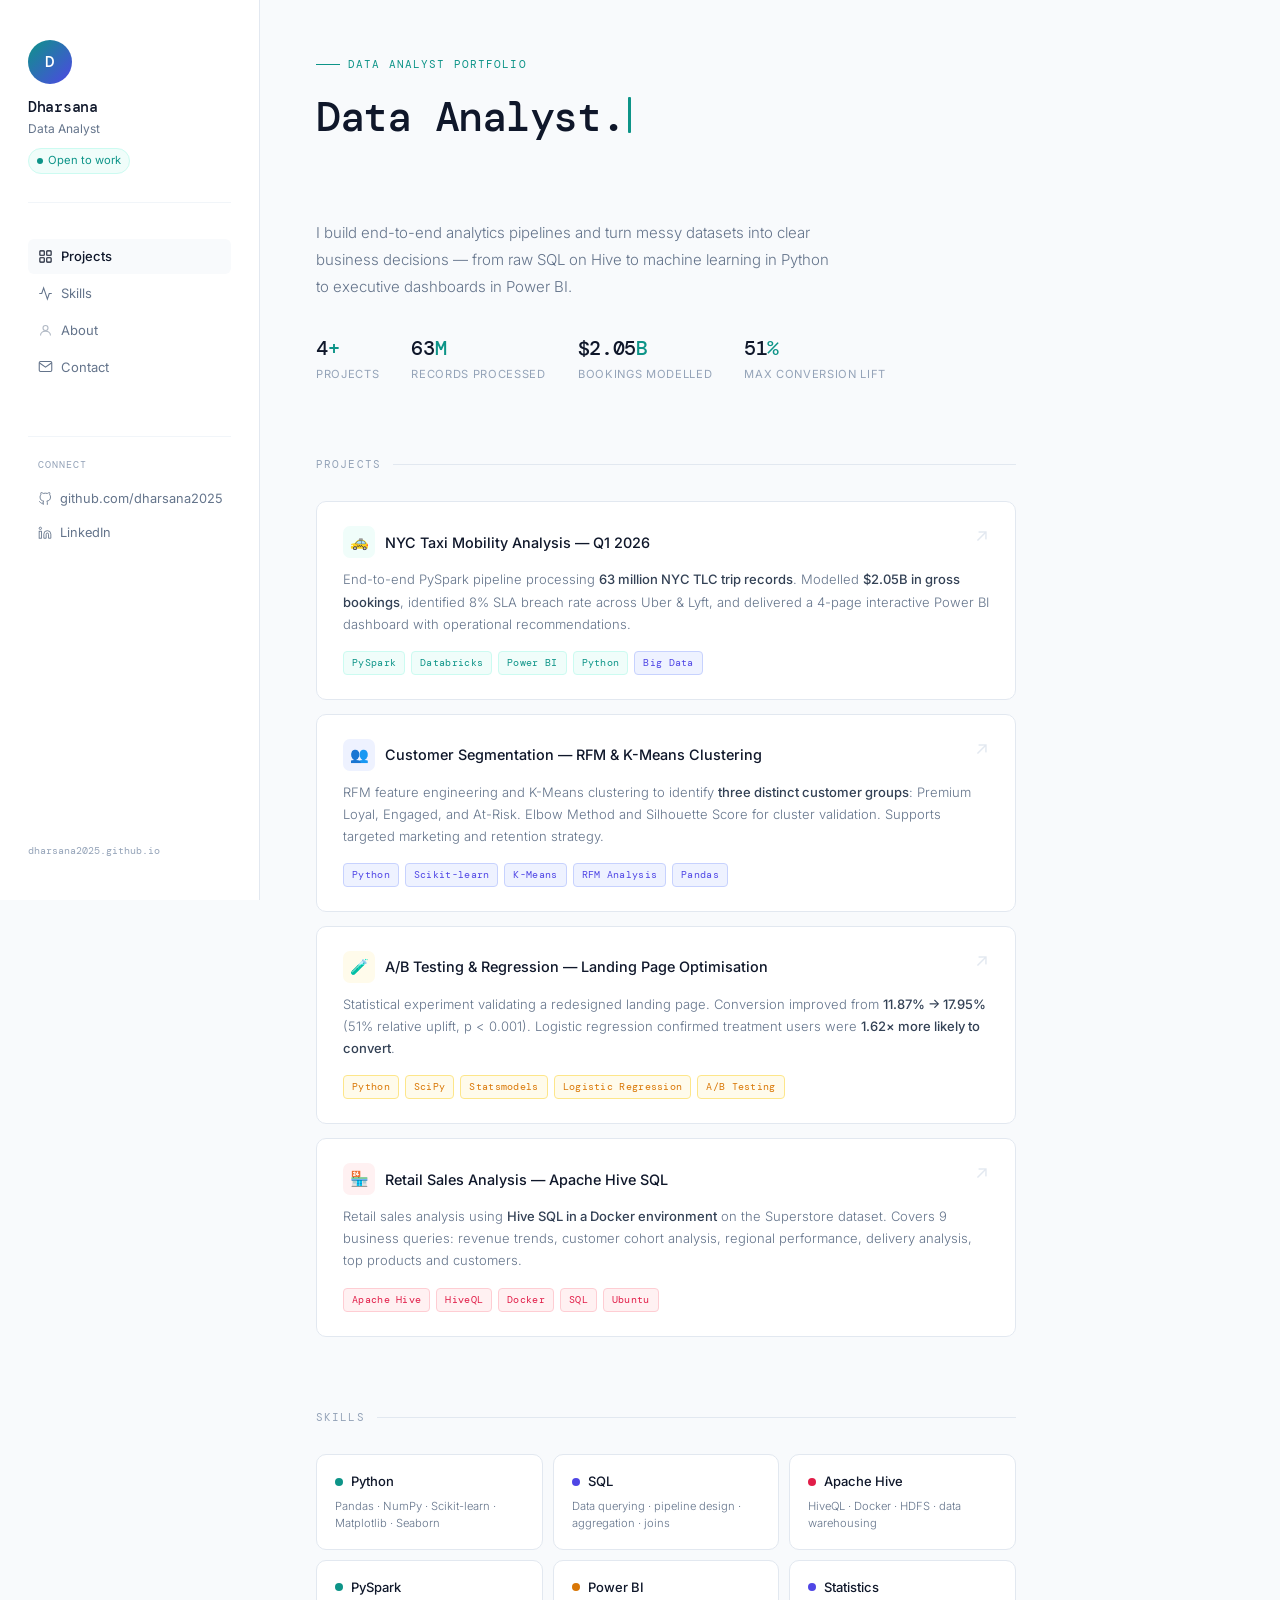
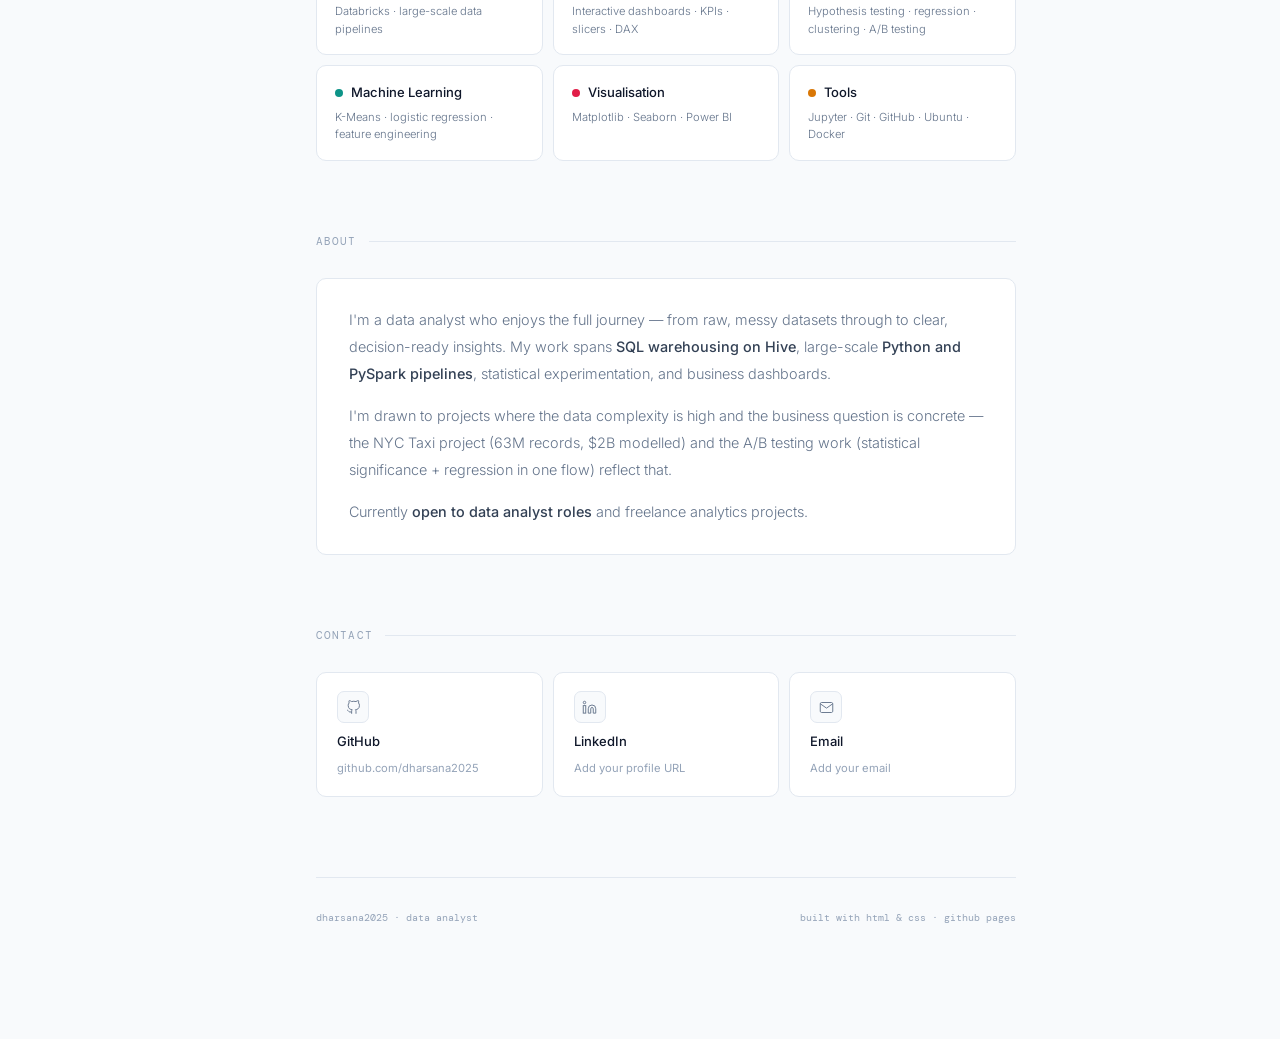
==== index.html @ e273dfe1 "Rename index (3).html to index.html" ====
<!DOCTYPE html>
<html lang="en">
<head>
<meta charset="UTF-8">
<meta name="viewport" content="width=device-width, initial-scale=1.0">
<title>Dharsana — Data Analyst</title>
<link rel="preconnect" href="https://fonts.googleapis.com">
<link rel="preconnect" href="https://fonts.gstatic.com" crossorigin>
<link href="https://fonts.googleapis.com/css2?family=DM+Mono:wght@400;500&family=Inter:wght@300;400;500&display=swap" rel="stylesheet">
<style>
*, *::before, *::after { box-sizing: border-box; margin: 0; padding: 0; }

:root {
  --ink:        #0F172A;
  --ink-mid:    #334155;
  --slate:      #64748B;
  --muted:      #94A3B8;
  --teal:       #0D9488;
  --teal-light: #14B8A6;
  --teal-bg:    #F0FDFA;
  --teal-border:#CCFBF1;
  --indigo:     #4F46E5;
  --indigo-bg:  #EEF2FF;
  --amber:      #D97706;
  --amber-bg:   #FFFBEB;
  --rose:       #E11D48;
  --rose-bg:    #FFF1F2;
  --border:     #E2E8F0;
  --border-soft:#F1F5F9;
  --bg:         #FFFFFF;
  --bg-soft:    #F8FAFC;
  --mono:       'DM Mono', monospace;
  --sans:       'Inter', sans-serif;
  --radius:     10px;
  --radius-sm:  6px;
}

html { scroll-behavior: smooth; }

body {
  font-family: var(--sans);
  background: var(--bg-soft);
  color: var(--ink);
  line-height: 1.6;
  min-height: 100vh;
  -webkit-font-smoothing: antialiased;
}

/* ── Layout ── */
.shell {
  display: grid;
  grid-template-columns: 260px 1fr;
  min-height: 100vh;
}

/* ── Sidebar ── */
.sidebar {
  position: sticky;
  top: 0;
  height: 100vh;
  background: var(--bg);
  border-right: 1px solid var(--border);
  padding: 2.5rem 1.75rem;
  display: flex;
  flex-direction: column;
  gap: 0;
  overflow-y: auto;
}

.sidebar-brand {
  margin-bottom: 2.25rem;
  padding-bottom: 1.75rem;
  border-bottom: 1px solid var(--border-soft);
}

.avatar {
  width: 44px;
  height: 44px;
  border-radius: 50%;
  background: linear-gradient(135deg, var(--teal) 0%, var(--indigo) 100%);
  display: flex;
  align-items: center;
  justify-content: center;
  font-family: var(--mono);
  font-size: 1rem;
  font-weight: 500;
  color: #fff;
  margin-bottom: 0.875rem;
  letter-spacing: -0.01em;
}

.sidebar-name {
  font-family: var(--mono);
  font-size: 0.9375rem;
  font-weight: 500;
  color: var(--ink);
  letter-spacing: -0.02em;
  line-height: 1.2;
}

.sidebar-role {
  font-size: 0.75rem;
  color: var(--slate);
  margin-top: 3px;
  font-weight: 400;
}

.status-dot {
  display: inline-flex;
  align-items: center;
  gap: 5px;
  margin-top: 10px;
  font-size: 0.7rem;
  color: var(--teal);
  background: var(--teal-bg);
  border: 1px solid var(--teal-border);
  padding: 3px 8px;
  border-radius: 20px;
  width: fit-content;
}

.status-dot::before {
  content: '';
  width: 6px;
  height: 6px;
  border-radius: 50%;
  background: var(--teal);
  flex-shrink: 0;
  animation: pulse 2s infinite;
}

@keyframes pulse {
  0%, 100% { opacity: 1; }
  50%       { opacity: 0.4; }
}

.sidebar-nav {
  list-style: none;
  display: flex;
  flex-direction: column;
  gap: 2px;
  margin-bottom: 2rem;
}

.sidebar-nav a {
  display: flex;
  align-items: center;
  gap: 8px;
  font-size: 0.8125rem;
  color: var(--slate);
  text-decoration: none;
  padding: 7px 10px;
  border-radius: var(--radius-sm);
  transition: color 0.15s, background 0.15s;
  font-weight: 400;
}

.sidebar-nav a .nav-icon {
  width: 15px;
  height: 15px;
  flex-shrink: 0;
  opacity: 0.5;
}

.sidebar-nav a:hover,
.sidebar-nav a.active {
  color: var(--ink);
  background: var(--bg-soft);
}

.sidebar-nav a.active { font-weight: 500; }
.sidebar-nav a.active .nav-icon { opacity: 1; }

.sidebar-divider {
  height: 1px;
  background: var(--border-soft);
  margin: 1.25rem 0;
}

.sidebar-section-label {
  font-family: var(--mono);
  font-size: 0.6rem;
  letter-spacing: 0.1em;
  text-transform: uppercase;
  color: var(--muted);
  margin-bottom: 0.625rem;
  padding-left: 10px;
}

.sidebar-links {
  display: flex;
  flex-direction: column;
  gap: 2px;
}

.sidebar-links a {
  font-size: 0.8rem;
  color: var(--slate);
  text-decoration: none;
  display: flex;
  align-items: center;
  gap: 8px;
  padding: 6px 10px;
  border-radius: var(--radius-sm);
  transition: color 0.15s, background 0.15s;
}

.sidebar-links a:hover { color: var(--teal); background: var(--teal-bg); }

.sidebar-links svg {
  width: 14px;
  height: 14px;
  flex-shrink: 0;
}

.sidebar-footer {
  margin-top: auto;
  padding-top: 1.5rem;
  font-family: var(--mono);
  font-size: 0.65rem;
  color: var(--muted);
}

/* ── Main ── */
.main {
  padding: 3.5rem 4rem 7rem 3.5rem;
  max-width: 820px;
}

/* ── Hero ── */
.hero {
  margin-bottom: 4.5rem;
}

.hero-eyebrow {
  font-family: var(--mono);
  font-size: 0.7rem;
  color: var(--teal);
  letter-spacing: 0.1em;
  text-transform: uppercase;
  margin-bottom: 1.125rem;
  display: flex;
  align-items: center;
  gap: 8px;
}

.hero-eyebrow::before {
  content: '';
  display: inline-block;
  width: 24px;
  height: 1px;
  background: var(--teal);
}

.hero-headline {
  font-family: var(--mono);
  font-size: clamp(1.875rem, 3.5vw, 2.625rem);
  font-weight: 500;
  color: var(--ink);
  line-height: 1.2;
  margin-bottom: 1.375rem;
  letter-spacing: -0.03em;
  min-height: 2.5em;
}

.cursor {
  display: inline-block;
  width: 3px;
  height: 0.85em;
  background: var(--teal);
  margin-left: 3px;
  vertical-align: -0.05em;
  border-radius: 1px;
  animation: blink 1s step-end infinite;
}

@keyframes blink { 0%,100%{opacity:1} 50%{opacity:0} }

.hero-desc {
  font-size: 0.9375rem;
  color: var(--slate);
  max-width: 520px;
  line-height: 1.8;
  font-weight: 300;
  margin-bottom: 2rem;
}

.hero-stats {
  display: flex;
  gap: 2rem;
  flex-wrap: wrap;
}

.hero-stat {
  display: flex;
  flex-direction: column;
  gap: 2px;
}

.hero-stat-num {
  font-family: var(--mono);
  font-size: 1.25rem;
  font-weight: 500;
  color: var(--ink);
  letter-spacing: -0.02em;
}

.hero-stat-num span { color: var(--teal); }

.hero-stat-label {
  font-size: 0.7rem;
  color: var(--muted);
  text-transform: uppercase;
  letter-spacing: 0.06em;
}

/* ── Section ── */
section { margin-bottom: 4.5rem; }

.section-header {
  display: flex;
  align-items: center;
  gap: 12px;
  margin-bottom: 1.75rem;
}

.section-label {
  font-family: var(--mono);
  font-size: 0.6875rem;
  letter-spacing: 0.1em;
  color: var(--muted);
  text-transform: uppercase;
}

.section-line {
  flex: 1;
  height: 1px;
  background: var(--border);
}

/* ── Project Cards ── */
.projects { display: flex; flex-direction: column; gap: 14px; }

.project-card {
  display: block;
  background: var(--bg);
  border: 1px solid var(--border);
  border-radius: var(--radius);
  padding: 1.5rem 1.625rem;
  text-decoration: none;
  color: inherit;
  transition: border-color 0.2s, box-shadow 0.2s, transform 0.2s;
  position: relative;
  overflow: hidden;
}

.project-card::before {
  content: '';
  position: absolute;
  left: 0; top: 0; bottom: 0;
  width: 3px;
  background: var(--card-accent, var(--teal));
  border-radius: 3px 0 0 3px;
  opacity: 0;
  transition: opacity 0.2s;
}

.project-card:hover {
  border-color: var(--card-accent, var(--teal));
  box-shadow: 0 4px 20px rgba(0,0,0,0.06);
  transform: translateY(-1px);
}

.project-card:hover::before { opacity: 1; }

.project-top {
  display: flex;
  align-items: flex-start;
  justify-content: space-between;
  gap: 1rem;
  margin-bottom: 0.625rem;
}

.project-title-row {
  display: flex;
  align-items: center;
  gap: 10px;
}

.project-icon {
  width: 32px;
  height: 32px;
  border-radius: 7px;
  background: var(--icon-bg, var(--teal-bg));
  display: flex;
  align-items: center;
  justify-content: center;
  flex-shrink: 0;
  font-size: 15px;
}

.project-title {
  font-size: 0.9rem;
  font-weight: 500;
  color: var(--ink);
  transition: color 0.15s;
  line-height: 1.35;
}

.project-card:hover .project-title { color: var(--card-accent, var(--teal)); }

.project-arrow {
  color: var(--border);
  font-size: 1.125rem;
  flex-shrink: 0;
  transition: color 0.2s, transform 0.2s;
  line-height: 1;
}

.project-card:hover .project-arrow {
  color: var(--card-accent, var(--teal));
  transform: translate(3px, -3px);
}

.project-desc {
  font-size: 0.8125rem;
  color: var(--slate);
  line-height: 1.7;
  margin-bottom: 1rem;
  font-weight: 300;
}

.project-highlight {
  font-weight: 500;
  color: var(--ink-mid);
}

.project-tags {
  display: flex;
  flex-wrap: wrap;
  gap: 6px;
}

.tag {
  font-family: var(--mono);
  font-size: 0.625rem;
  color: var(--tag-color, var(--teal));
  background: var(--tag-bg, var(--teal-bg));
  border: 1px solid var(--tag-border, var(--teal-border));
  padding: 3px 8px;
  border-radius: 4px;
  letter-spacing: 0.03em;
  font-weight: 400;
}

/* Tag color variants */
.tag-indigo {
  --tag-color: var(--indigo);
  --tag-bg: var(--indigo-bg);
  --tag-border: #C7D2FE;
}
.tag-amber {
  --tag-color: var(--amber);
  --tag-bg: var(--amber-bg);
  --tag-border: #FDE68A;
}
.tag-rose {
  --tag-color: var(--rose);
  --tag-bg: var(--rose-bg);
  --tag-border: #FECDD3;
}

/* ── Skills ── */
.skills-grid {
  display: grid;
  grid-template-columns: repeat(3, 1fr);
  gap: 10px;
}

.skill-card {
  background: var(--bg);
  border: 1px solid var(--border);
  border-radius: var(--radius);
  padding: 1rem 1.125rem;
  transition: border-color 0.15s;
}

.skill-card:hover { border-color: var(--skill-color, var(--teal)); }

.skill-header {
  display: flex;
  align-items: center;
  gap: 8px;
  margin-bottom: 6px;
}

.skill-dot {
  width: 8px;
  height: 8px;
  border-radius: 50%;
  background: var(--skill-color, var(--teal));
  flex-shrink: 0;
}

.skill-name {
  font-size: 0.8125rem;
  font-weight: 500;
  color: var(--ink);
}

.skill-detail {
  font-size: 0.7rem;
  color: var(--slate);
  line-height: 1.55;
  font-weight: 300;
}

/* ── About ── */
.about-card {
  background: var(--bg);
  border: 1px solid var(--border);
  border-radius: var(--radius);
  padding: 1.75rem 2rem;
}

.about-text {
  font-size: 0.9rem;
  color: var(--slate);
  line-height: 1.85;
  font-weight: 300;
}

.about-text p + p { margin-top: 1rem; }

.about-text strong {
  color: var(--ink-mid);
  font-weight: 500;
}

/* ── Contact ── */
.contact-grid {
  display: grid;
  grid-template-columns: repeat(3, 1fr);
  gap: 10px;
}

.contact-card {
  display: flex;
  flex-direction: column;
  align-items: flex-start;
  gap: 8px;
  background: var(--bg);
  border: 1px solid var(--border);
  border-radius: var(--radius);
  padding: 1.125rem 1.25rem;
  text-decoration: none;
  color: var(--ink);
  transition: border-color 0.15s, background 0.15s;
}

.contact-card:hover {
  border-color: var(--teal);
  background: var(--teal-bg);
}

.contact-card-icon {
  width: 32px;
  height: 32px;
  border-radius: 7px;
  background: var(--bg-soft);
  border: 1px solid var(--border);
  display: flex;
  align-items: center;
  justify-content: center;
}

.contact-card-icon svg { width: 15px; height: 15px; color: var(--slate); }

.contact-card-label {
  font-size: 0.8125rem;
  font-weight: 500;
  color: var(--ink);
}

.contact-card-sub {
  font-size: 0.7rem;
  color: var(--muted);
}

/* ── Footer ── */
.footer {
  margin-top: 5rem;
  padding-top: 2rem;
  border-top: 1px solid var(--border);
  font-family: var(--mono);
  font-size: 0.65rem;
  color: var(--muted);
  display: flex;
  justify-content: space-between;
  align-items: center;
  flex-wrap: wrap;
  gap: 0.5rem;
}

/* ── Responsive ── */
@media (max-width: 768px) {
  .shell { grid-template-columns: 1fr; }

  .sidebar {
    position: static;
    height: auto;
    border-right: none;
    border-bottom: 1px solid var(--border);
    padding: 1.5rem;
    flex-direction: row;
    flex-wrap: wrap;
    align-items: center;
    gap: 1rem;
  }

  .avatar { width: 36px; height: 36px; font-size: 0.875rem; margin-bottom: 0; }
  .sidebar-brand { margin-bottom: 0; padding-bottom: 0; border-bottom: none; display: flex; align-items: center; gap: 10px; }
  .status-dot { display: none; }
  .sidebar-divider { display: none; }
  .sidebar-section-label { display: none; }
  .sidebar-nav { flex-direction: row; flex-wrap: wrap; gap: 4px; }
  .sidebar-nav a { padding: 5px 8px; }
  .sidebar-links { flex-direction: row; }
  .sidebar-footer { display: none; }

  .main { padding: 2rem 1.5rem 4rem; }

  .skills-grid { grid-template-columns: repeat(2, 1fr); }
  .contact-grid { grid-template-columns: repeat(2, 1fr); }

  .hero-stats { gap: 1.5rem; }
}

@media (max-width: 480px) {
  .skills-grid { grid-template-columns: 1fr; }
  .contact-grid { grid-template-columns: 1fr; }
}

@media (prefers-reduced-motion: reduce) {
  .cursor { animation: none; opacity: 1; }
  .status-dot::before { animation: none; }
  .project-card { transition: none; }
  .project-card:hover { transform: none; }
}
</style>
</head>
<body>

<div class="shell">

  <!-- ── Sidebar ── -->
  <aside class="sidebar">
    <div class="sidebar-brand">
      <div class="avatar">D</div>
      <div>
        <div class="sidebar-name">Dharsana</div>
        <div class="sidebar-role">Data Analyst</div>
        <div class="status-dot">Open to work</div>
      </div>
    </div>

    <nav>
      <ul class="sidebar-nav">
        <li>
          <a href="#projects" class="active">
            <svg class="nav-icon" viewBox="0 0 24 24" fill="none" stroke="currentColor" stroke-width="1.75"><rect x="3" y="3" width="7" height="7" rx="1"/><rect x="14" y="3" width="7" height="7" rx="1"/><rect x="3" y="14" width="7" height="7" rx="1"/><rect x="14" y="14" width="7" height="7" rx="1"/></svg>
            Projects
          </a>
        </li>
        <li>
          <a href="#skills">
            <svg class="nav-icon" viewBox="0 0 24 24" fill="none" stroke="currentColor" stroke-width="1.75"><polyline points="22 12 18 12 15 21 9 3 6 12 2 12"/></svg>
            Skills
          </a>
        </li>
        <li>
          <a href="#about">
            <svg class="nav-icon" viewBox="0 0 24 24" fill="none" stroke="currentColor" stroke-width="1.75"><circle cx="12" cy="8" r="4"/><path d="M4 20c0-4 3.6-7 8-7s8 3 8 7"/></svg>
            About
          </a>
        </li>
        <li>
          <a href="#contact">
            <svg class="nav-icon" viewBox="0 0 24 24" fill="none" stroke="currentColor" stroke-width="1.75"><path d="M4 4h16c1.1 0 2 .9 2 2v12c0 1.1-.9 2-2 2H4c-1.1 0-2-.9-2-2V6c0-1.1.9-2 2-2z"/><polyline points="22,6 12,13 2,6"/></svg>
            Contact
          </a>
        </li>
      </ul>
    </nav>

    <div class="sidebar-divider"></div>

    <div class="sidebar-section-label">Connect</div>
    <div class="sidebar-links">
      <!-- ✏️ UPDATE: replace # with your LinkedIn URL -->
      <a href="https://github.com/dharsana2025" target="_blank" rel="noopener">
        <svg viewBox="0 0 24 24" fill="none" stroke="currentColor" stroke-width="1.5"><path d="M9 19c-5 1.5-5-2.5-7-3m14 6v-3.87a3.37 3.37 0 00-.94-2.61c3.14-.35 6.44-1.54 6.44-7A5.44 5.44 0 0020 4.77 5.07 5.07 0 0019.91 1S18.73.65 16 2.48a13.38 13.38 0 00-7 0C6.27.65 5.09 1 5.09 1A5.07 5.07 0 005 4.77a5.44 5.44 0 00-1.5 3.78c0 5.42 3.3 6.61 6.44 7A3.37 3.37 0 009 18.13V22"/></svg>
        github.com/dharsana2025
      </a>
      <a href="#" target="_blank" rel="noopener">
        <svg viewBox="0 0 24 24" fill="none" stroke="currentColor" stroke-width="1.5"><path d="M16 8a6 6 0 016 6v7h-4v-7a2 2 0 00-2-2 2 2 0 00-2 2v7h-4v-7a6 6 0 016-6z"/><rect x="2" y="9" width="4" height="12"/><circle cx="4" cy="4" r="2"/></svg>
        LinkedIn <!-- ✏️ UPDATE label too -->
      </a>
    </div>

    <div class="sidebar-footer">
      dharsana2025.github.io
    </div>
  </aside>

  <!-- ── Main ── -->
  <main class="main">

    <!-- ── Hero ── -->
    <section class="hero" id="home">
      <p class="hero-eyebrow">Data Analyst Portfolio</p>
      <h1 class="hero-headline">
        <span id="typed-text"></span><span class="cursor" id="cursor"></span>
      </h1>
      <p class="hero-desc">
        I build end-to-end analytics pipelines and turn messy datasets into clear business decisions —
        from raw SQL on Hive to machine learning in Python to executive dashboards in Power BI.
      </p>
      <div class="hero-stats">
        <div class="hero-stat">
          <span class="hero-stat-num">4<span>+</span></span>
          <span class="hero-stat-label">Projects</span>
        </div>
        <div class="hero-stat">
          <span class="hero-stat-num">63<span>M</span></span>
          <span class="hero-stat-label">Records processed</span>
        </div>
        <div class="hero-stat">
          <span class="hero-stat-num">$2.05<span>B</span></span>
          <span class="hero-stat-label">Bookings modelled</span>
        </div>
        <div class="hero-stat">
          <span class="hero-stat-num">51<span>%</span></span>
          <span class="hero-stat-label">Max conversion lift</span>
        </div>
      </div>
    </section>

    <!-- ── Projects ── -->
    <section id="projects">
      <div class="section-header">
        <p class="section-label">Projects</p>
        <div class="section-line"></div>
      </div>

      <div class="projects">

        <!-- ✏️ TO ADD A PROJECT: copy one <a class="project-card"> block, update content & --card-accent color -->

        <a class="project-card"
           style="--card-accent: var(--teal); --icon-bg: var(--teal-bg);"
           href="https://github.com/dharsana2025/NYC-taxi-mobility-analysis"
           target="_blank" rel="noopener">
          <div class="project-top">
            <div class="project-title-row">
              <div class="project-icon">🚕</div>
              <span class="project-title">NYC Taxi Mobility Analysis — Q1 2026</span>
            </div>
            <span class="project-arrow">↗</span>
          </div>
          <p class="project-desc">
            End-to-end PySpark pipeline processing <span class="project-highlight">63 million NYC TLC trip records</span>.
            Modelled <span class="project-highlight">$2.05B in gross bookings</span>, identified 8% SLA breach rate across
            Uber & Lyft, and delivered a 4-page interactive Power BI dashboard with operational recommendations.
          </p>
          <div class="project-tags">
            <span class="tag">PySpark</span>
            <span class="tag">Databricks</span>
            <span class="tag">Power BI</span>
            <span class="tag">Python</span>
            <span class="tag tag-indigo">Big Data</span>
          </div>
        </a>

        <a class="project-card"
           style="--card-accent: var(--indigo); --icon-bg: var(--indigo-bg);"
           href="https://github.com/dharsana2025/Customer-Segmentation"
           target="_blank" rel="noopener">
          <div class="project-top">
            <div class="project-title-row">
              <div class="project-icon">👥</div>
              <span class="project-title">Customer Segmentation — RFM & K-Means Clustering</span>
            </div>
            <span class="project-arrow">↗</span>
          </div>
          <p class="project-desc">
            RFM feature engineering and K-Means clustering to identify <span class="project-highlight">three distinct customer groups</span>:
            Premium Loyal, Engaged, and At-Risk. Elbow Method and Silhouette Score for cluster validation.
            Supports targeted marketing and retention strategy.
          </p>
          <div class="project-tags">
            <span class="tag tag-indigo">Python</span>
            <span class="tag tag-indigo">Scikit-learn</span>
            <span class="tag tag-indigo">K-Means</span>
            <span class="tag tag-indigo">RFM Analysis</span>
            <span class="tag tag-indigo">Pandas</span>
          </div>
        </a>

        <a class="project-card"
           style="--card-accent: var(--amber); --icon-bg: var(--amber-bg);"
           href="https://github.com/dharsana2025/ab-testing-regression-analysis"
           target="_blank" rel="noopener">
          <div class="project-top">
            <div class="project-title-row">
              <div class="project-icon">🧪</div>
              <span class="project-title">A/B Testing & Regression — Landing Page Optimisation</span>
            </div>
            <span class="project-arrow">↗</span>
          </div>
          <p class="project-desc">
            Statistical experiment validating a redesigned landing page. Conversion improved from
            <span class="project-highlight">11.87% → 17.95%</span> (51% relative uplift, p &lt; 0.001).
            Logistic regression confirmed treatment users were <span class="project-highlight">1.62× more likely to convert</span>.
          </p>
          <div class="project-tags">
            <span class="tag tag-amber">Python</span>
            <span class="tag tag-amber">SciPy</span>
            <span class="tag tag-amber">Statsmodels</span>
            <span class="tag tag-amber">Logistic Regression</span>
            <span class="tag tag-amber">A/B Testing</span>
          </div>
        </a>

        <a class="project-card"
           style="--card-accent: var(--rose); --icon-bg: var(--rose-bg);"
           href="https://github.com/dharsana2025/hive4a"
           target="_blank" rel="noopener">
          <div class="project-top">
            <div class="project-title-row">
              <div class="project-icon">🏪</div>
              <span class="project-title">Retail Sales Analysis — Apache Hive SQL</span>
            </div>
            <span class="project-arrow">↗</span>
          </div>
          <p class="project-desc">
            Retail sales analysis using <span class="project-highlight">Hive SQL in a Docker environment</span> on the Superstore dataset.
            Covers 9 business queries: revenue trends, customer cohort analysis, regional performance,
            delivery analysis, top products and customers.
          </p>
          <div class="project-tags">
            <span class="tag tag-rose">Apache Hive</span>
            <span class="tag tag-rose">HiveQL</span>
            <span class="tag tag-rose">Docker</span>
            <span class="tag tag-rose">SQL</span>
            <span class="tag tag-rose">Ubuntu</span>
          </div>
        </a>

      </div>
    </section>

    <!-- ── Skills ── -->
    <section id="skills">
      <div class="section-header">
        <p class="section-label">Skills</p>
        <div class="section-line"></div>
      </div>

      <div class="skills-grid">
        <!-- ✏️ TO ADD A SKILL: copy a skill-card block, change --skill-color -->
        <div class="skill-card" style="--skill-color: var(--teal);">
          <div class="skill-header"><div class="skill-dot"></div><span class="skill-name">Python</span></div>
          <p class="skill-detail">Pandas · NumPy · Scikit-learn · Matplotlib · Seaborn</p>
        </div>
        <div class="skill-card" style="--skill-color: var(--indigo);">
          <div class="skill-header"><div class="skill-dot"></div><span class="skill-name">SQL</span></div>
          <p class="skill-detail">Data querying · pipeline design · aggregation · joins</p>
        </div>
        <div class="skill-card" style="--skill-color: var(--rose);">
          <div class="skill-header"><div class="skill-dot"></div><span class="skill-name">Apache Hive</span></div>
          <p class="skill-detail">HiveQL · Docker · HDFS · data warehousing</p>
        </div>
        <div class="skill-card" style="--skill-color: var(--teal);">
          <div class="skill-header"><div class="skill-dot"></div><span class="skill-name">PySpark</span></div>
          <p class="skill-detail">Databricks · large-scale data pipelines</p>
        </div>
        <div class="skill-card" style="--skill-color: var(--amber);">
          <div class="skill-header"><div class="skill-dot"></div><span class="skill-name">Power BI</span></div>
          <p class="skill-detail">Interactive dashboards · KPIs · slicers · DAX</p>
        </div>
        <div class="skill-card" style="--skill-color: var(--indigo);">
          <div class="skill-header"><div class="skill-dot"></div><span class="skill-name">Statistics</span></div>
          <p class="skill-detail">Hypothesis testing · regression · clustering · A/B testing</p>
        </div>
        <div class="skill-card" style="--skill-color: var(--teal);">
          <div class="skill-header"><div class="skill-dot"></div><span class="skill-name">Machine Learning</span></div>
          <p class="skill-detail">K-Means · logistic regression · feature engineering</p>
        </div>
        <div class="skill-card" style="--skill-color: var(--rose);">
          <div class="skill-header"><div class="skill-dot"></div><span class="skill-name">Visualisation</span></div>
          <p class="skill-detail">Matplotlib · Seaborn · Power BI</p>
        </div>
        <div class="skill-card" style="--skill-color: var(--amber);">
          <div class="skill-header"><div class="skill-dot"></div><span class="skill-name">Tools</span></div>
          <p class="skill-detail">Jupyter · Git · GitHub · Ubuntu · Docker</p>
        </div>
      </div>
    </section>

    <!-- ── About ── -->
    <section id="about">
      <div class="section-header">
        <p class="section-label">About</p>
        <div class="section-line"></div>
      </div>
      <div class="about-card">
        <div class="about-text">
          <!-- ✏️ UPDATE: edit this to reflect your background -->
          <p>
            I'm a data analyst who enjoys the full journey — from raw, messy datasets through to
            clear, decision-ready insights. My work spans <strong>SQL warehousing on Hive</strong>,
            large-scale <strong>Python and PySpark pipelines</strong>, statistical experimentation,
            and business dashboards.
          </p>
          <p>
            I'm drawn to projects where the data complexity is high and the business question
            is concrete — the NYC Taxi project (63M records, $2B modelled) and the A/B testing
            work (statistical significance + regression in one flow) reflect that.
          </p>
          <p>
            Currently <strong>open to data analyst roles</strong> and freelance analytics projects.
          </p>
        </div>
      </div>
    </section>

    <!-- ── Contact ── -->
    <section id="contact">
      <div class="section-header">
        <p class="section-label">Contact</p>
        <div class="section-line"></div>
      </div>

      <div class="contact-grid">
        <!-- ✏️ UPDATE: replace href values with your actual links -->
        <a class="contact-card" href="https://github.com/dharsana2025" target="_blank" rel="noopener">
          <div class="contact-card-icon">
            <svg viewBox="0 0 24 24" fill="none" stroke="currentColor" stroke-width="1.5"><path d="M9 19c-5 1.5-5-2.5-7-3m14 6v-3.87a3.37 3.37 0 00-.94-2.61c3.14-.35 6.44-1.54 6.44-7A5.44 5.44 0 0020 4.77 5.07 5.07 0 0019.91 1S18.73.65 16 2.48a13.38 13.38 0 00-7 0C6.27.65 5.09 1 5.09 1A5.07 5.07 0 005 4.77a5.44 5.44 0 00-1.5 3.78c0 5.42 3.3 6.61 6.44 7A3.37 3.37 0 009 18.13V22"/></svg>
          </div>
          <span class="contact-card-label">GitHub</span>
          <span class="contact-card-sub">github.com/dharsana2025</span>
        </a>

        <a class="contact-card" href="#" target="_blank" rel="noopener">
          <!-- ✏️ UPDATE: replace # with your LinkedIn URL -->
          <div class="contact-card-icon">
            <svg viewBox="0 0 24 24" fill="none" stroke="currentColor" stroke-width="1.5"><path d="M16 8a6 6 0 016 6v7h-4v-7a2 2 0 00-2-2 2 2 0 00-2 2v7h-4v-7a6 6 0 016-6z"/><rect x="2" y="9" width="4" height="12"/><circle cx="4" cy="4" r="2"/></svg>
          </div>
          <span class="contact-card-label">LinkedIn</span>
          <span class="contact-card-sub">Add your profile URL</span>
        </a>

        <a class="contact-card" href="mailto:your@email.com">
          <!-- ✏️ UPDATE: replace with your actual email -->
          <div class="contact-card-icon">
            <svg viewBox="0 0 24 24" fill="none" stroke="currentColor" stroke-width="1.5"><path d="M4 4h16c1.1 0 2 .9 2 2v12c0 1.1-.9 2-2 2H4c-1.1 0-2-.9-2-2V6c0-1.1.9-2 2-2z"/><polyline points="22,6 12,13 2,6"/></svg>
          </div>
          <span class="contact-card-label">Email</span>
          <span class="contact-card-sub">Add your email</span>
        </a>
      </div>
    </section>

    <footer class="footer">
      <span>dharsana2025 · data analyst</span>
      <span>built with html &amp; css · github pages</span>
    </footer>

  </main>
</div>

<script>
// Typing animation
const lines = ['Data Analyst.', 'Python · SQL · Power BI.'];
const el  = document.getElementById('typed-text');
const cur = document.getElementById('cursor');
let li = 0, ci = 0, deleting = false;

function tick() {
  const line = lines[li];
  if (!deleting) {
    el.textContent = line.slice(0, ++ci);
    if (ci === line.length) {
      if (li === lines.length - 1) return;
      setTimeout(() => { deleting = true; setTimeout(tick, 80); }, 1600);
      return;
    }
  } else {
    el.textContent = line.slice(0, --ci);
    if (ci === 0) { deleting = false; li++; }
  }
  setTimeout(tick, deleting ? 35 : Math.random() * 45 + 50);
}

if (window.matchMedia('(prefers-reduced-motion: reduce)').matches) {
  el.textContent = lines[lines.length - 1];
} else {
  setTimeout(tick, 700);
}

// Active nav on scroll
const sections  = document.querySelectorAll('section[id]');
const navLinks  = document.querySelectorAll('.sidebar-nav a');

const io = new IntersectionObserver(entries => {
  entries.forEach(e => {
    if (e.isIntersecting) {
      navLinks.forEach(a => {
        const active = a.getAttribute('href') === '#' + e.target.id;
        a.classList.toggle('active', active);
      });
    }
  });
}, { threshold: 0.35 });

sections.forEach(s => io.observe(s));
</script>
</body>
</html>
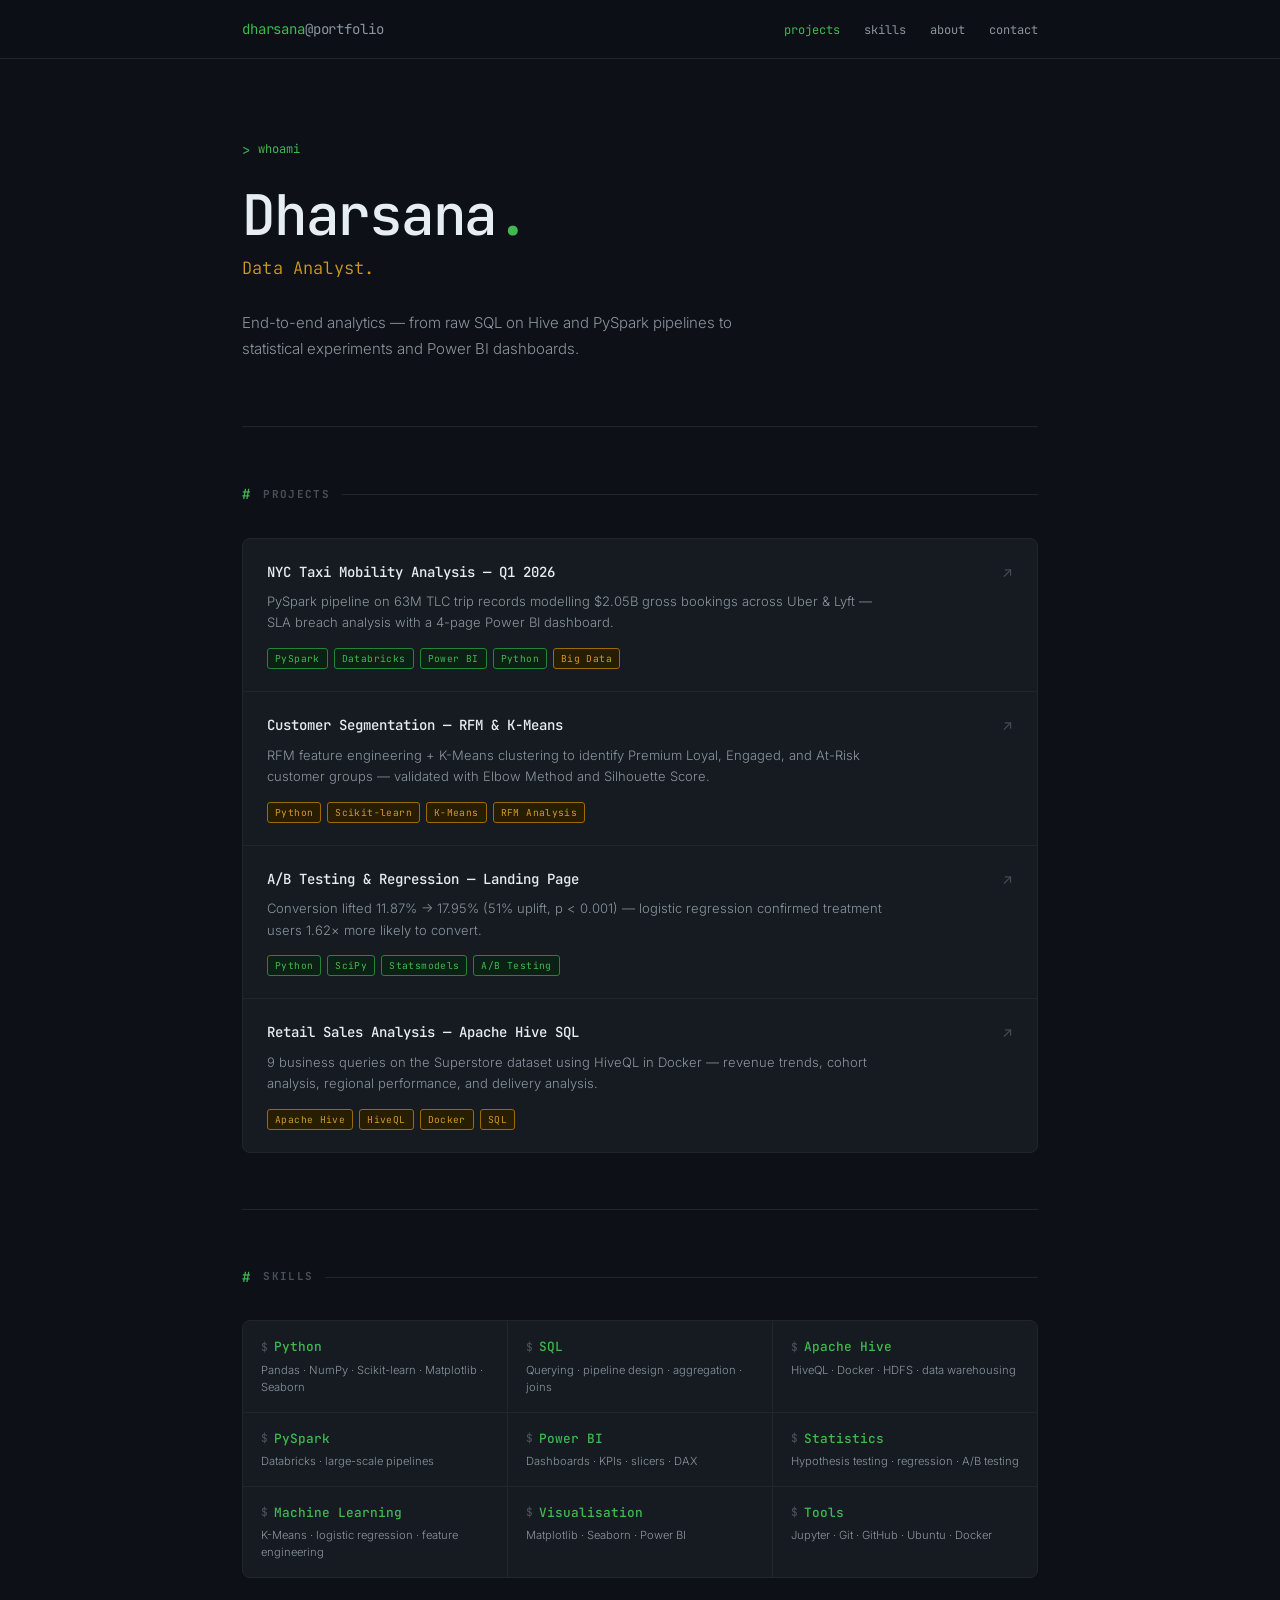
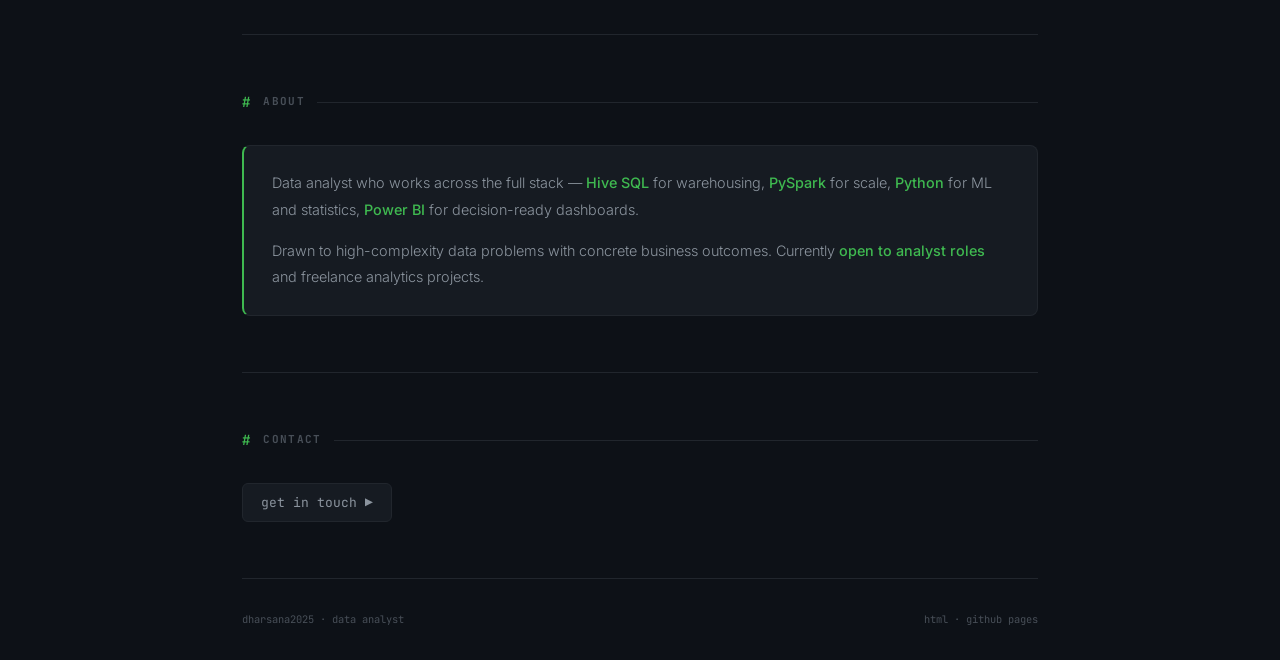
==== commit b514e593: "Rename index (4).html to index.html" ====
--- a/index.html
+++ b/index.html
@@ -6,1023 +6,631 @@
 <title>Dharsana — Data Analyst</title>
 <link rel="preconnect" href="https://fonts.googleapis.com">
 <link rel="preconnect" href="https://fonts.gstatic.com" crossorigin>
-<link href="https://fonts.googleapis.com/css2?family=DM+Mono:wght@400;500&family=Inter:wght@300;400;500&display=swap" rel="stylesheet">
+<link href="https://fonts.googleapis.com/css2?family=JetBrains+Mono:wght@300;400;500&family=Inter:wght@300;400;500&display=swap" rel="stylesheet">
 <style>
 *, *::before, *::after { box-sizing: border-box; margin: 0; padding: 0; }
 
 :root {
-  --ink:        #0F172A;
-  --ink-mid:    #334155;
-  --slate:      #64748B;
-  --muted:      #94A3B8;
-  --teal:       #0D9488;
-  --teal-light: #14B8A6;
-  --teal-bg:    #F0FDFA;
-  --teal-border:#CCFBF1;
-  --indigo:     #4F46E5;
-  --indigo-bg:  #EEF2FF;
-  --amber:      #D97706;
-  --amber-bg:   #FFFBEB;
-  --rose:       #E11D48;
-  --rose-bg:    #FFF1F2;
-  --border:     #E2E8F0;
-  --border-soft:#F1F5F9;
-  --bg:         #FFFFFF;
-  --bg-soft:    #F8FAFC;
-  --mono:       'DM Mono', monospace;
+  --bg:         #0D1117;
+  --bg-card:    #161B22;
+  --bg-hover:   #1C2333;
+  --border:     #21262D;
+  --border-lit: #30363D;
+  --green:      #3FB950;
+  --green-dim:  #238636;
+  --green-bg:   #0D2016;
+  --amber:      #D29922;
+  --amber-dim:  #9E6A03;
+  --amber-bg:   #271D00;
+  --text:       #E6EDF3;
+  --text-mid:   #8B949E;
+  --text-dim:   #484F58;
+  --mono:       'JetBrains Mono', monospace;
   --sans:       'Inter', sans-serif;
-  --radius:     10px;
-  --radius-sm:  6px;
 }
 
 html { scroll-behavior: smooth; }
 
 body {
   font-family: var(--sans);
-  background: var(--bg-soft);
-  color: var(--ink);
+  background: var(--bg);
+  color: var(--text);
   line-height: 1.6;
   min-height: 100vh;
   -webkit-font-smoothing: antialiased;
 }
 
 /* ── Layout ── */
-.shell {
-  display: grid;
-  grid-template-columns: 260px 1fr;
-  min-height: 100vh;
-}
-
-/* ── Sidebar ── */
-.sidebar {
+.wrap {
+  max-width: 860px;
+  margin: 0 auto;
+  padding: 0 2rem;
+}
+
+/* ── Top nav ── */
+nav {
+  border-bottom: 1px solid var(--border);
+  padding: 1rem 0;
   position: sticky;
   top: 0;
-  height: 100vh;
-  background: var(--bg);
-  border-right: 1px solid var(--border);
-  padding: 2.5rem 1.75rem;
-  display: flex;
-  flex-direction: column;
-  gap: 0;
-  overflow-y: auto;
-}
-
-.sidebar-brand {
-  margin-bottom: 2.25rem;
-  padding-bottom: 1.75rem;
-  border-bottom: 1px solid var(--border-soft);
-}
-
-.avatar {
-  width: 44px;
-  height: 44px;
-  border-radius: 50%;
-  background: linear-gradient(135deg, var(--teal) 0%, var(--indigo) 100%);
-  display: flex;
-  align-items: center;
-  justify-content: center;
-  font-family: var(--mono);
-  font-size: 1rem;
-  font-weight: 500;
-  color: #fff;
-  margin-bottom: 0.875rem;
+  background: rgba(13,17,23,0.92);
+  backdrop-filter: blur(8px);
+  z-index: 100;
+}
+
+.nav-inner {
+  max-width: 860px;
+  margin: 0 auto;
+  padding: 0 2rem;
+  display: flex;
+  align-items: center;
+  justify-content: space-between;
+}
+
+.nav-logo {
+  font-family: var(--mono);
+  font-size: 0.875rem;
+  color: var(--green);
+  font-weight: 400;
   letter-spacing: -0.01em;
 }
 
-.sidebar-name {
-  font-family: var(--mono);
-  font-size: 0.9375rem;
-  font-weight: 500;
-  color: var(--ink);
-  letter-spacing: -0.02em;
-  line-height: 1.2;
-}
-
-.sidebar-role {
+.nav-logo span { color: var(--text-mid); }
+
+.nav-links {
+  display: flex;
+  gap: 1.5rem;
+  list-style: none;
+}
+
+.nav-links a {
+  font-family: var(--mono);
   font-size: 0.75rem;
-  color: var(--slate);
-  margin-top: 3px;
-  font-weight: 400;
-}
-
-.status-dot {
-  display: inline-flex;
-  align-items: center;
-  gap: 5px;
-  margin-top: 10px;
-  font-size: 0.7rem;
-  color: var(--teal);
-  background: var(--teal-bg);
-  border: 1px solid var(--teal-border);
-  padding: 3px 8px;
-  border-radius: 20px;
-  width: fit-content;
-}
-
-.status-dot::before {
-  content: '';
-  width: 6px;
-  height: 6px;
-  border-radius: 50%;
-  background: var(--teal);
-  flex-shrink: 0;
-  animation: pulse 2s infinite;
-}
-
-@keyframes pulse {
-  0%, 100% { opacity: 1; }
-  50%       { opacity: 0.4; }
-}
-
-.sidebar-nav {
-  list-style: none;
-  display: flex;
-  flex-direction: column;
-  gap: 2px;
-  margin-bottom: 2rem;
-}
-
-.sidebar-nav a {
-  display: flex;
-  align-items: center;
-  gap: 8px;
-  font-size: 0.8125rem;
-  color: var(--slate);
+  color: var(--text-mid);
   text-decoration: none;
-  padding: 7px 10px;
-  border-radius: var(--radius-sm);
-  transition: color 0.15s, background 0.15s;
-  font-weight: 400;
-}
-
-.sidebar-nav a .nav-icon {
-  width: 15px;
-  height: 15px;
-  flex-shrink: 0;
-  opacity: 0.5;
-}
-
-.sidebar-nav a:hover,
-.sidebar-nav a.active {
-  color: var(--ink);
-  background: var(--bg-soft);
-}
-
-.sidebar-nav a.active { font-weight: 500; }
-.sidebar-nav a.active .nav-icon { opacity: 1; }
-
-.sidebar-divider {
-  height: 1px;
-  background: var(--border-soft);
-  margin: 1.25rem 0;
-}
-
-.sidebar-section-label {
-  font-family: var(--mono);
-  font-size: 0.6rem;
-  letter-spacing: 0.1em;
-  text-transform: uppercase;
-  color: var(--muted);
-  margin-bottom: 0.625rem;
-  padding-left: 10px;
-}
-
-.sidebar-links {
-  display: flex;
-  flex-direction: column;
-  gap: 2px;
-}
-
-.sidebar-links a {
-  font-size: 0.8rem;
-  color: var(--slate);
-  text-decoration: none;
-  display: flex;
-  align-items: center;
-  gap: 8px;
-  padding: 6px 10px;
-  border-radius: var(--radius-sm);
-  transition: color 0.15s, background 0.15s;
-}
-
-.sidebar-links a:hover { color: var(--teal); background: var(--teal-bg); }
-
-.sidebar-links svg {
-  width: 14px;
-  height: 14px;
-  flex-shrink: 0;
-}
-
-.sidebar-footer {
-  margin-top: auto;
-  padding-top: 1.5rem;
-  font-family: var(--mono);
-  font-size: 0.65rem;
-  color: var(--muted);
-}
-
-/* ── Main ── */
-.main {
-  padding: 3.5rem 4rem 7rem 3.5rem;
-  max-width: 820px;
-}
+  transition: color 0.15s;
+}
+
+.nav-links a:hover { color: var(--green); }
 
 /* ── Hero ── */
 .hero {
-  margin-bottom: 4.5rem;
-}
-
-.hero-eyebrow {
-  font-family: var(--mono);
-  font-size: 0.7rem;
-  color: var(--teal);
-  letter-spacing: 0.1em;
-  text-transform: uppercase;
-  margin-bottom: 1.125rem;
+  padding: 5rem 0 4rem;
+  border-bottom: 1px solid var(--border);
+}
+
+.hero-prompt {
+  font-family: var(--mono);
+  font-size: 0.75rem;
+  color: var(--green);
+  margin-bottom: 1.5rem;
   display: flex;
   align-items: center;
   gap: 8px;
 }
 
-.hero-eyebrow::before {
-  content: '';
-  display: inline-block;
-  width: 24px;
-  height: 1px;
-  background: var(--teal);
-}
-
-.hero-headline {
-  font-family: var(--mono);
-  font-size: clamp(1.875rem, 3.5vw, 2.625rem);
+.hero-prompt::before {
+  content: '>';
+  color: var(--green);
+  font-size: 0.875rem;
+}
+
+.hero-name {
+  font-family: var(--mono);
+  font-size: clamp(2.25rem, 5vw, 3.5rem);
   font-weight: 500;
-  color: var(--ink);
-  line-height: 1.2;
-  margin-bottom: 1.375rem;
-  letter-spacing: -0.03em;
-  min-height: 2.5em;
+  color: var(--text);
+  letter-spacing: -0.04em;
+  line-height: 1.1;
+  margin-bottom: 0.5rem;
+}
+
+.hero-name .accent { color: var(--green); }
+
+.hero-role {
+  font-family: var(--mono);
+  font-size: clamp(0.875rem, 2vw, 1.0625rem);
+  color: var(--amber);
+  font-weight: 300;
+  margin-bottom: 1.75rem;
+  letter-spacing: 0.01em;
+}
+
+.hero-desc {
+  font-size: 0.9375rem;
+  color: var(--text-mid);
+  max-width: 500px;
+  line-height: 1.75;
+  font-weight: 300;
 }
 
 .cursor {
   display: inline-block;
-  width: 3px;
-  height: 0.85em;
-  background: var(--teal);
-  margin-left: 3px;
-  vertical-align: -0.05em;
+  width: 10px;
+  height: 1.1em;
+  background: var(--green);
+  margin-left: 2px;
+  vertical-align: -0.15em;
+  animation: blink 1s step-end infinite;
   border-radius: 1px;
-  animation: blink 1s step-end infinite;
 }
 
 @keyframes blink { 0%,100%{opacity:1} 50%{opacity:0} }
 
-.hero-desc {
-  font-size: 0.9375rem;
-  color: var(--slate);
-  max-width: 520px;
-  line-height: 1.8;
-  font-weight: 300;
+/* ── Section ── */
+.section {
+  padding: 3.5rem 0;
+  border-bottom: 1px solid var(--border);
+}
+
+.section-title {
+  font-family: var(--mono);
+  font-size: 0.6875rem;
+  letter-spacing: 0.12em;
+  text-transform: uppercase;
+  color: var(--text-dim);
   margin-bottom: 2rem;
-}
-
-.hero-stats {
-  display: flex;
-  gap: 2rem;
-  flex-wrap: wrap;
-}
-
-.hero-stat {
-  display: flex;
-  flex-direction: column;
-  gap: 2px;
-}
-
-.hero-stat-num {
-  font-family: var(--mono);
-  font-size: 1.25rem;
-  font-weight: 500;
-  color: var(--ink);
-  letter-spacing: -0.02em;
-}
-
-.hero-stat-num span { color: var(--teal); }
-
-.hero-stat-label {
-  font-size: 0.7rem;
-  color: var(--muted);
-  text-transform: uppercase;
-  letter-spacing: 0.06em;
-}
-
-/* ── Section ── */
-section { margin-bottom: 4.5rem; }
-
-.section-header {
   display: flex;
   align-items: center;
   gap: 12px;
-  margin-bottom: 1.75rem;
-}
-
-.section-label {
-  font-family: var(--mono);
-  font-size: 0.6875rem;
-  letter-spacing: 0.1em;
-  color: var(--muted);
-  text-transform: uppercase;
-}
-
-.section-line {
-  flex: 1;
-  height: 1px;
-  background: var(--border);
-}
-
-/* ── Project Cards ── */
-.projects { display: flex; flex-direction: column; gap: 14px; }
-
-.project-card {
+}
+
+.section-title::before { content: '#'; color: var(--green); font-size: 0.875rem; }
+.section-title::after  { content: ''; flex: 1; height: 1px; background: var(--border); }
+
+/* ── Projects ── */
+.projects { display: flex; flex-direction: column; gap: 1px; background: var(--border); border: 1px solid var(--border); border-radius: 8px; overflow: hidden; }
+
+.proj {
   display: block;
-  background: var(--bg);
-  border: 1px solid var(--border);
-  border-radius: var(--radius);
-  padding: 1.5rem 1.625rem;
+  background: var(--bg-card);
+  padding: 1.375rem 1.5rem;
   text-decoration: none;
   color: inherit;
-  transition: border-color 0.2s, box-shadow 0.2s, transform 0.2s;
+  transition: background 0.15s;
   position: relative;
-  overflow: hidden;
-}
-
-.project-card::before {
+}
+
+.proj:hover { background: var(--bg-hover); }
+
+.proj::before {
   content: '';
   position: absolute;
   left: 0; top: 0; bottom: 0;
-  width: 3px;
-  background: var(--card-accent, var(--teal));
-  border-radius: 3px 0 0 3px;
+  width: 2px;
+  background: var(--proj-color, var(--green));
   opacity: 0;
-  transition: opacity 0.2s;
-}
-
-.project-card:hover {
-  border-color: var(--card-accent, var(--teal));
-  box-shadow: 0 4px 20px rgba(0,0,0,0.06);
-  transform: translateY(-1px);
-}
-
-.project-card:hover::before { opacity: 1; }
-
-.project-top {
-  display: flex;
-  align-items: flex-start;
+  transition: opacity 0.15s;
+}
+
+.proj:hover::before { opacity: 1; }
+
+.proj-head {
+  display: flex;
+  align-items: center;
   justify-content: space-between;
-  gap: 1rem;
-  margin-bottom: 0.625rem;
-}
-
-.project-title-row {
-  display: flex;
-  align-items: center;
-  gap: 10px;
-}
-
-.project-icon {
-  width: 32px;
-  height: 32px;
-  border-radius: 7px;
-  background: var(--icon-bg, var(--teal-bg));
-  display: flex;
-  align-items: center;
-  justify-content: center;
-  flex-shrink: 0;
-  font-size: 15px;
-}
-
-.project-title {
-  font-size: 0.9rem;
+  margin-bottom: 0.5rem;
+}
+
+.proj-name {
+  font-family: var(--mono);
+  font-size: 0.875rem;
   font-weight: 500;
-  color: var(--ink);
+  color: var(--text);
   transition: color 0.15s;
-  line-height: 1.35;
-}
-
-.project-card:hover .project-title { color: var(--card-accent, var(--teal)); }
-
-.project-arrow {
-  color: var(--border);
-  font-size: 1.125rem;
-  flex-shrink: 0;
-  transition: color 0.2s, transform 0.2s;
-  line-height: 1;
-}
-
-.project-card:hover .project-arrow {
-  color: var(--card-accent, var(--teal));
-  transform: translate(3px, -3px);
-}
-
-.project-desc {
+  display: flex;
+  align-items: center;
+  gap: 8px;
+}
+
+.proj:hover .proj-name { color: var(--proj-color, var(--green)); }
+
+.proj-arrow {
+  font-size: 0.875rem;
+  color: var(--text-dim);
+  transition: color 0.15s, transform 0.15s;
+}
+
+.proj:hover .proj-arrow {
+  color: var(--proj-color, var(--green));
+  transform: translate(2px, -2px);
+}
+
+.proj-desc {
   font-size: 0.8125rem;
-  color: var(--slate);
-  line-height: 1.7;
-  margin-bottom: 1rem;
+  color: var(--text-mid);
+  line-height: 1.65;
   font-weight: 300;
-}
-
-.project-highlight {
-  font-weight: 500;
-  color: var(--ink-mid);
-}
-
-.project-tags {
-  display: flex;
-  flex-wrap: wrap;
-  gap: 6px;
-}
+  margin-bottom: 0.875rem;
+  max-width: 620px;
+}
+
+.proj-tags { display: flex; flex-wrap: wrap; gap: 6px; }
 
 .tag {
   font-family: var(--mono);
-  font-size: 0.625rem;
-  color: var(--tag-color, var(--teal));
-  background: var(--tag-bg, var(--teal-bg));
-  border: 1px solid var(--tag-border, var(--teal-border));
-  padding: 3px 8px;
-  border-radius: 4px;
-  letter-spacing: 0.03em;
-  font-weight: 400;
-}
-
-/* Tag color variants */
-.tag-indigo {
-  --tag-color: var(--indigo);
-  --tag-bg: var(--indigo-bg);
-  --tag-border: #C7D2FE;
-}
-.tag-amber {
-  --tag-color: var(--amber);
-  --tag-bg: var(--amber-bg);
-  --tag-border: #FDE68A;
-}
-.tag-rose {
-  --tag-color: var(--rose);
-  --tag-bg: var(--rose-bg);
-  --tag-border: #FECDD3;
-}
+  font-size: 0.6rem;
+  padding: 2px 7px;
+  border-radius: 3px;
+  letter-spacing: 0.04em;
+  border: 1px solid;
+}
+
+.tag-green { color: var(--green); background: var(--green-bg); border-color: var(--green-dim); }
+.tag-amber { color: var(--amber); background: var(--amber-bg); border-color: var(--amber-dim); }
 
 /* ── Skills ── */
 .skills-grid {
   display: grid;
   grid-template-columns: repeat(3, 1fr);
-  gap: 10px;
-}
-
-.skill-card {
-  background: var(--bg);
+  gap: 1px;
+  background: var(--border);
   border: 1px solid var(--border);
-  border-radius: var(--radius);
+  border-radius: 8px;
+  overflow: hidden;
+}
+
+.skill {
+  background: var(--bg-card);
   padding: 1rem 1.125rem;
-  transition: border-color 0.15s;
-}
-
-.skill-card:hover { border-color: var(--skill-color, var(--teal)); }
-
-.skill-header {
-  display: flex;
-  align-items: center;
-  gap: 8px;
-  margin-bottom: 6px;
-}
-
-.skill-dot {
-  width: 8px;
-  height: 8px;
-  border-radius: 50%;
-  background: var(--skill-color, var(--teal));
-  flex-shrink: 0;
-}
+  transition: background 0.15s;
+}
+
+.skill:hover { background: var(--bg-hover); }
 
 .skill-name {
-  font-size: 0.8125rem;
+  font-family: var(--mono);
+  font-size: 0.8rem;
   font-weight: 500;
-  color: var(--ink);
-}
+  color: var(--green);
+  margin-bottom: 4px;
+  display: flex;
+  align-items: center;
+  gap: 6px;
+}
+
+.skill-name::before { content: '$'; color: var(--text-dim); font-size: 0.7rem; }
 
 .skill-detail {
   font-size: 0.7rem;
-  color: var(--slate);
-  line-height: 1.55;
+  color: var(--text-mid);
+  line-height: 1.5;
   font-weight: 300;
 }
 
 /* ── About ── */
-.about-card {
-  background: var(--bg);
+.about-block {
+  background: var(--bg-card);
   border: 1px solid var(--border);
-  border-radius: var(--radius);
-  padding: 1.75rem 2rem;
+  border-radius: 8px;
+  padding: 1.5rem 1.75rem;
+  border-left: 2px solid var(--green);
 }
 
 .about-text {
   font-size: 0.9rem;
-  color: var(--slate);
+  color: var(--text-mid);
   line-height: 1.85;
   font-weight: 300;
 }
 
-.about-text p + p { margin-top: 1rem; }
-
-.about-text strong {
-  color: var(--ink-mid);
-  font-weight: 500;
-}
-
-/* ── Contact ── */
-.contact-grid {
-  display: grid;
-  grid-template-columns: repeat(3, 1fr);
+.about-text p + p { margin-top: 0.875rem; }
+.about-text strong { color: var(--green); font-weight: 500; }
+
+/* ── Contact — hidden by default ── */
+.contact-trigger {
+  font-family: var(--mono);
+  font-size: 0.8125rem;
+  color: var(--text-mid);
+  background: var(--bg-card);
+  border: 1px solid var(--border);
+  border-radius: 6px;
+  padding: 0.625rem 1.125rem;
+  cursor: pointer;
+  display: inline-flex;
+  align-items: center;
+  gap: 8px;
+  transition: border-color 0.15s, color 0.15s;
+}
+
+.contact-trigger:hover { border-color: var(--green); color: var(--green); }
+.contact-trigger .ct-arrow { transition: transform 0.2s; }
+.contact-trigger.open .ct-arrow { transform: rotate(90deg); }
+
+.contact-panel {
+  display: none;
+  margin-top: 1rem;
+  flex-direction: column;
+  gap: 8px;
+}
+
+.contact-panel.open { display: flex; }
+
+.contact-item {
+  display: flex;
+  align-items: center;
   gap: 10px;
-}
-
-.contact-card {
-  display: flex;
-  flex-direction: column;
-  align-items: flex-start;
-  gap: 8px;
-  background: var(--bg);
+  font-family: var(--mono);
+  font-size: 0.8125rem;
+  color: var(--text-mid);
+  text-decoration: none;
+  padding: 0.625rem 1rem;
+  background: var(--bg-card);
   border: 1px solid var(--border);
-  border-radius: var(--radius);
-  padding: 1.125rem 1.25rem;
-  text-decoration: none;
-  color: var(--ink);
-  transition: border-color 0.15s, background 0.15s;
-}
-
-.contact-card:hover {
-  border-color: var(--teal);
-  background: var(--teal-bg);
-}
-
-.contact-card-icon {
-  width: 32px;
-  height: 32px;
-  border-radius: 7px;
-  background: var(--bg-soft);
-  border: 1px solid var(--border);
-  display: flex;
-  align-items: center;
-  justify-content: center;
-}
-
-.contact-card-icon svg { width: 15px; height: 15px; color: var(--slate); }
-
-.contact-card-label {
-  font-size: 0.8125rem;
-  font-weight: 500;
-  color: var(--ink);
-}
-
-.contact-card-sub {
-  font-size: 0.7rem;
-  color: var(--muted);
-}
+  border-radius: 6px;
+  transition: border-color 0.15s, color 0.15s;
+  width: fit-content;
+}
+
+.contact-item:hover { color: var(--green); border-color: var(--green); }
+.contact-item .ci-label { color: var(--text-dim); margin-right: 4px; }
 
 /* ── Footer ── */
 .footer {
-  margin-top: 5rem;
-  padding-top: 2rem;
-  border-top: 1px solid var(--border);
+  padding: 2rem 0;
   font-family: var(--mono);
   font-size: 0.65rem;
-  color: var(--muted);
+  color: var(--text-dim);
   display: flex;
   justify-content: space-between;
-  align-items: center;
   flex-wrap: wrap;
   gap: 0.5rem;
 }
 
 /* ── Responsive ── */
-@media (max-width: 768px) {
-  .shell { grid-template-columns: 1fr; }
-
-  .sidebar {
-    position: static;
-    height: auto;
-    border-right: none;
-    border-bottom: 1px solid var(--border);
-    padding: 1.5rem;
-    flex-direction: row;
-    flex-wrap: wrap;
-    align-items: center;
-    gap: 1rem;
-  }
-
-  .avatar { width: 36px; height: 36px; font-size: 0.875rem; margin-bottom: 0; }
-  .sidebar-brand { margin-bottom: 0; padding-bottom: 0; border-bottom: none; display: flex; align-items: center; gap: 10px; }
-  .status-dot { display: none; }
-  .sidebar-divider { display: none; }
-  .sidebar-section-label { display: none; }
-  .sidebar-nav { flex-direction: row; flex-wrap: wrap; gap: 4px; }
-  .sidebar-nav a { padding: 5px 8px; }
-  .sidebar-links { flex-direction: row; }
-  .sidebar-footer { display: none; }
-
-  .main { padding: 2rem 1.5rem 4rem; }
-
+@media (max-width: 640px) {
+  .nav-links { display: none; }
+  .hero { padding: 3rem 0 2.5rem; }
   .skills-grid { grid-template-columns: repeat(2, 1fr); }
-  .contact-grid { grid-template-columns: repeat(2, 1fr); }
-
-  .hero-stats { gap: 1.5rem; }
-}
-
-@media (max-width: 480px) {
-  .skills-grid { grid-template-columns: 1fr; }
-  .contact-grid { grid-template-columns: 1fr; }
 }
 
 @media (prefers-reduced-motion: reduce) {
   .cursor { animation: none; opacity: 1; }
-  .status-dot::before { animation: none; }
-  .project-card { transition: none; }
-  .project-card:hover { transform: none; }
 }
 </style>
 </head>
 <body>
 
-<div class="shell">
-
-  <!-- ── Sidebar ── -->
-  <aside class="sidebar">
-    <div class="sidebar-brand">
-      <div class="avatar">D</div>
-      <div>
-        <div class="sidebar-name">Dharsana</div>
-        <div class="sidebar-role">Data Analyst</div>
-        <div class="status-dot">Open to work</div>
-      </div>
+<!-- Nav -->
+<nav>
+  <div class="nav-inner">
+    <span class="nav-logo">dharsana<span>@portfolio</span> <span class="cursor" id="nav-cursor"></span></span>
+    <ul class="nav-links">
+      <li><a href="#projects">projects</a></li>
+      <li><a href="#skills">skills</a></li>
+      <li><a href="#about">about</a></li>
+      <li><a href="#contact">contact</a></li>
+    </ul>
+  </div>
+</nav>
+
+<div class="wrap">
+
+  <!-- Hero -->
+  <section class="hero" id="home">
+    <p class="hero-prompt">whoami</p>
+    <h1 class="hero-name">Dharsana<span class="accent">.</span></h1>
+    <p class="hero-role"><span id="typed-role"></span></p>
+    <p class="hero-desc">
+      End-to-end analytics — from raw SQL on Hive and PySpark pipelines
+      to statistical experiments and Power BI dashboards.
+    </p>
+  </section>
+
+  <!-- Projects -->
+  <section class="section" id="projects">
+    <h2 class="section-title">projects</h2>
+    <div class="projects">
+
+      <!-- ✏️ Copy a .proj block to add a new project -->
+
+      <a class="proj" style="--proj-color: var(--green);"
+         href="https://github.com/dharsana2025/NYC-taxi-mobility-analysis"
+         target="_blank" rel="noopener">
+        <div class="proj-head">
+          <span class="proj-name">NYC Taxi Mobility Analysis — Q1 2026</span>
+          <span class="proj-arrow">↗</span>
+        </div>
+        <p class="proj-desc">PySpark pipeline on 63M TLC trip records modelling $2.05B gross bookings across Uber & Lyft — SLA breach analysis with a 4-page Power BI dashboard.</p>
+        <div class="proj-tags">
+          <span class="tag tag-green">PySpark</span>
+          <span class="tag tag-green">Databricks</span>
+          <span class="tag tag-green">Power BI</span>
+          <span class="tag tag-green">Python</span>
+          <span class="tag tag-amber">Big Data</span>
+        </div>
+      </a>
+
+      <a class="proj" style="--proj-color: var(--amber);"
+         href="https://github.com/dharsana2025/Customer-Segmentation"
+         target="_blank" rel="noopener">
+        <div class="proj-head">
+          <span class="proj-name">Customer Segmentation — RFM & K-Means</span>
+          <span class="proj-arrow">↗</span>
+        </div>
+        <p class="proj-desc">RFM feature engineering + K-Means clustering to identify Premium Loyal, Engaged, and At-Risk customer groups — validated with Elbow Method and Silhouette Score.</p>
+        <div class="proj-tags">
+          <span class="tag tag-amber">Python</span>
+          <span class="tag tag-amber">Scikit-learn</span>
+          <span class="tag tag-amber">K-Means</span>
+          <span class="tag tag-amber">RFM Analysis</span>
+        </div>
+      </a>
+
+      <a class="proj" style="--proj-color: var(--green);"
+         href="https://github.com/dharsana2025/ab-testing-regression-analysis"
+         target="_blank" rel="noopener">
+        <div class="proj-head">
+          <span class="proj-name">A/B Testing & Regression — Landing Page</span>
+          <span class="proj-arrow">↗</span>
+        </div>
+        <p class="proj-desc">Conversion lifted 11.87% → 17.95% (51% uplift, p &lt; 0.001) — logistic regression confirmed treatment users 1.62× more likely to convert.</p>
+        <div class="proj-tags">
+          <span class="tag tag-green">Python</span>
+          <span class="tag tag-green">SciPy</span>
+          <span class="tag tag-green">Statsmodels</span>
+          <span class="tag tag-green">A/B Testing</span>
+        </div>
+      </a>
+
+      <a class="proj" style="--proj-color: var(--amber);"
+         href="https://github.com/dharsana2025/hive4a"
+         target="_blank" rel="noopener">
+        <div class="proj-head">
+          <span class="proj-name">Retail Sales Analysis — Apache Hive SQL</span>
+          <span class="proj-arrow">↗</span>
+        </div>
+        <p class="proj-desc">9 business queries on the Superstore dataset using HiveQL in Docker — revenue trends, cohort analysis, regional performance, and delivery analysis.</p>
+        <div class="proj-tags">
+          <span class="tag tag-amber">Apache Hive</span>
+          <span class="tag tag-amber">HiveQL</span>
+          <span class="tag tag-amber">Docker</span>
+          <span class="tag tag-amber">SQL</span>
+        </div>
+      </a>
+
     </div>
-
-    <nav>
-      <ul class="sidebar-nav">
-        <li>
-          <a href="#projects" class="active">
-            <svg class="nav-icon" viewBox="0 0 24 24" fill="none" stroke="currentColor" stroke-width="1.75"><rect x="3" y="3" width="7" height="7" rx="1"/><rect x="14" y="3" width="7" height="7" rx="1"/><rect x="3" y="14" width="7" height="7" rx="1"/><rect x="14" y="14" width="7" height="7" rx="1"/></svg>
-            Projects
-          </a>
-        </li>
-        <li>
-          <a href="#skills">
-            <svg class="nav-icon" viewBox="0 0 24 24" fill="none" stroke="currentColor" stroke-width="1.75"><polyline points="22 12 18 12 15 21 9 3 6 12 2 12"/></svg>
-            Skills
-          </a>
-        </li>
-        <li>
-          <a href="#about">
-            <svg class="nav-icon" viewBox="0 0 24 24" fill="none" stroke="currentColor" stroke-width="1.75"><circle cx="12" cy="8" r="4"/><path d="M4 20c0-4 3.6-7 8-7s8 3 8 7"/></svg>
-            About
-          </a>
-        </li>
-        <li>
-          <a href="#contact">
-            <svg class="nav-icon" viewBox="0 0 24 24" fill="none" stroke="currentColor" stroke-width="1.75"><path d="M4 4h16c1.1 0 2 .9 2 2v12c0 1.1-.9 2-2 2H4c-1.1 0-2-.9-2-2V6c0-1.1.9-2 2-2z"/><polyline points="22,6 12,13 2,6"/></svg>
-            Contact
-          </a>
-        </li>
-      </ul>
-    </nav>
-
-    <div class="sidebar-divider"></div>
-
-    <div class="sidebar-section-label">Connect</div>
-    <div class="sidebar-links">
-      <!-- ✏️ UPDATE: replace # with your LinkedIn URL -->
-      <a href="https://github.com/dharsana2025" target="_blank" rel="noopener">
-        <svg viewBox="0 0 24 24" fill="none" stroke="currentColor" stroke-width="1.5"><path d="M9 19c-5 1.5-5-2.5-7-3m14 6v-3.87a3.37 3.37 0 00-.94-2.61c3.14-.35 6.44-1.54 6.44-7A5.44 5.44 0 0020 4.77 5.07 5.07 0 0019.91 1S18.73.65 16 2.48a13.38 13.38 0 00-7 0C6.27.65 5.09 1 5.09 1A5.07 5.07 0 005 4.77a5.44 5.44 0 00-1.5 3.78c0 5.42 3.3 6.61 6.44 7A3.37 3.37 0 009 18.13V22"/></svg>
-        github.com/dharsana2025
+  </section>
+
+  <!-- Skills -->
+  <section class="section" id="skills">
+    <h2 class="section-title">skills</h2>
+    <div class="skills-grid">
+      <!-- ✏️ Copy a .skill block to add a new skill -->
+      <div class="skill">
+        <p class="skill-name">Python</p>
+        <p class="skill-detail">Pandas · NumPy · Scikit-learn · Matplotlib · Seaborn</p>
+      </div>
+      <div class="skill">
+        <p class="skill-name">SQL</p>
+        <p class="skill-detail">Querying · pipeline design · aggregation · joins</p>
+      </div>
+      <div class="skill">
+        <p class="skill-name">Apache Hive</p>
+        <p class="skill-detail">HiveQL · Docker · HDFS · data warehousing</p>
+      </div>
+      <div class="skill">
+        <p class="skill-name">PySpark</p>
+        <p class="skill-detail">Databricks · large-scale pipelines</p>
+      </div>
+      <div class="skill">
+        <p class="skill-name">Power BI</p>
+        <p class="skill-detail">Dashboards · KPIs · slicers · DAX</p>
+      </div>
+      <div class="skill">
+        <p class="skill-name">Statistics</p>
+        <p class="skill-detail">Hypothesis testing · regression · A/B testing</p>
+      </div>
+      <div class="skill">
+        <p class="skill-name">Machine Learning</p>
+        <p class="skill-detail">K-Means · logistic regression · feature engineering</p>
+      </div>
+      <div class="skill">
+        <p class="skill-name">Visualisation</p>
+        <p class="skill-detail">Matplotlib · Seaborn · Power BI</p>
+      </div>
+      <div class="skill">
+        <p class="skill-name">Tools</p>
+        <p class="skill-detail">Jupyter · Git · GitHub · Ubuntu · Docker</p>
+      </div>
+    </div>
+  </section>
+
+  <!-- About -->
+  <section class="section" id="about">
+    <h2 class="section-title">about</h2>
+    <div class="about-block">
+      <div class="about-text">
+        <!-- ✏️ UPDATE: edit to reflect your background -->
+        <p>Data analyst who works across the full stack — <strong>Hive SQL</strong> for warehousing, <strong>PySpark</strong> for scale, <strong>Python</strong> for ML and statistics, <strong>Power BI</strong> for decision-ready dashboards.</p>
+        <p>Drawn to high-complexity data problems with concrete business outcomes. Currently <strong>open to analyst roles</strong> and freelance analytics projects.</p>
+      </div>
+    </div>
+  </section>
+
+  <!-- Contact — hidden until clicked -->
+  <section class="section" id="contact">
+    <h2 class="section-title">contact</h2>
+    <button class="contact-trigger" id="contact-btn" aria-expanded="false">
+      <span>get in touch</span>
+      <span class="ct-arrow">▶</span>
+    </button>
+    <div class="contact-panel" id="contact-panel" role="region">
+      <!-- ✏️ UPDATE: replace # and your@email.com with real values -->
+      <a class="contact-item" href="https://github.com/dharsana2025" target="_blank" rel="noopener">
+        <span class="ci-label">gh</span> github.com/dharsana2025
       </a>
-      <a href="#" target="_blank" rel="noopener">
-        <svg viewBox="0 0 24 24" fill="none" stroke="currentColor" stroke-width="1.5"><path d="M16 8a6 6 0 016 6v7h-4v-7a2 2 0 00-2-2 2 2 0 00-2 2v7h-4v-7a6 6 0 016-6z"/><rect x="2" y="9" width="4" height="12"/><circle cx="4" cy="4" r="2"/></svg>
-        LinkedIn <!-- ✏️ UPDATE label too -->
+      <a class="contact-item" href="#" target="_blank" rel="noopener">
+        <span class="ci-label">in</span> LinkedIn <!-- ✏️ replace # with your LinkedIn URL -->
+      </a>
+      <a class="contact-item" href="mailto:your@email.com">
+        <span class="ci-label">@</span> your@email.com <!-- ✏️ replace with real email -->
       </a>
     </div>
-
-    <div class="sidebar-footer">
-      dharsana2025.github.io
-    </div>
-  </aside>
-
-  <!-- ── Main ── -->
-  <main class="main">
-
-    <!-- ── Hero ── -->
-    <section class="hero" id="home">
-      <p class="hero-eyebrow">Data Analyst Portfolio</p>
-      <h1 class="hero-headline">
-        <span id="typed-text"></span><span class="cursor" id="cursor"></span>
-      </h1>
-      <p class="hero-desc">
-        I build end-to-end analytics pipelines and turn messy datasets into clear business decisions —
-        from raw SQL on Hive to machine learning in Python to executive dashboards in Power BI.
-      </p>
-      <div class="hero-stats">
-        <div class="hero-stat">
-          <span class="hero-stat-num">4<span>+</span></span>
-          <span class="hero-stat-label">Projects</span>
-        </div>
-        <div class="hero-stat">
-          <span class="hero-stat-num">63<span>M</span></span>
-          <span class="hero-stat-label">Records processed</span>
-        </div>
-        <div class="hero-stat">
-          <span class="hero-stat-num">$2.05<span>B</span></span>
-          <span class="hero-stat-label">Bookings modelled</span>
-        </div>
-        <div class="hero-stat">
-          <span class="hero-stat-num">51<span>%</span></span>
-          <span class="hero-stat-label">Max conversion lift</span>
-        </div>
-      </div>
-    </section>
-
-    <!-- ── Projects ── -->
-    <section id="projects">
-      <div class="section-header">
-        <p class="section-label">Projects</p>
-        <div class="section-line"></div>
-      </div>
-
-      <div class="projects">
-
-        <!-- ✏️ TO ADD A PROJECT: copy one <a class="project-card"> block, update content & --card-accent color -->
-
-        <a class="project-card"
-           style="--card-accent: var(--teal); --icon-bg: var(--teal-bg);"
-           href="https://github.com/dharsana2025/NYC-taxi-mobility-analysis"
-           target="_blank" rel="noopener">
-          <div class="project-top">
-            <div class="project-title-row">
-              <div class="project-icon">🚕</div>
-              <span class="project-title">NYC Taxi Mobility Analysis — Q1 2026</span>
-            </div>
-            <span class="project-arrow">↗</span>
-          </div>
-          <p class="project-desc">
-            End-to-end PySpark pipeline processing <span class="project-highlight">63 million NYC TLC trip records</span>.
-            Modelled <span class="project-highlight">$2.05B in gross bookings</span>, identified 8% SLA breach rate across
-            Uber & Lyft, and delivered a 4-page interactive Power BI dashboard with operational recommendations.
-          </p>
-          <div class="project-tags">
-            <span class="tag">PySpark</span>
-            <span class="tag">Databricks</span>
-            <span class="tag">Power BI</span>
-            <span class="tag">Python</span>
-            <span class="tag tag-indigo">Big Data</span>
-          </div>
-        </a>
-
-        <a class="project-card"
-           style="--card-accent: var(--indigo); --icon-bg: var(--indigo-bg);"
-           href="https://github.com/dharsana2025/Customer-Segmentation"
-           target="_blank" rel="noopener">
-          <div class="project-top">
-            <div class="project-title-row">
-              <div class="project-icon">👥</div>
-              <span class="project-title">Customer Segmentation — RFM & K-Means Clustering</span>
-            </div>
-            <span class="project-arrow">↗</span>
-          </div>
-          <p class="project-desc">
-            RFM feature engineering and K-Means clustering to identify <span class="project-highlight">three distinct customer groups</span>:
-            Premium Loyal, Engaged, and At-Risk. Elbow Method and Silhouette Score for cluster validation.
-            Supports targeted marketing and retention strategy.
-          </p>
-          <div class="project-tags">
-            <span class="tag tag-indigo">Python</span>
-            <span class="tag tag-indigo">Scikit-learn</span>
-            <span class="tag tag-indigo">K-Means</span>
-            <span class="tag tag-indigo">RFM Analysis</span>
-            <span class="tag tag-indigo">Pandas</span>
-          </div>
-        </a>
-
-        <a class="project-card"
-           style="--card-accent: var(--amber); --icon-bg: var(--amber-bg);"
-           href="https://github.com/dharsana2025/ab-testing-regression-analysis"
-           target="_blank" rel="noopener">
-          <div class="project-top">
-            <div class="project-title-row">
-              <div class="project-icon">🧪</div>
-              <span class="project-title">A/B Testing & Regression — Landing Page Optimisation</span>
-            </div>
-            <span class="project-arrow">↗</span>
-          </div>
-          <p class="project-desc">
-            Statistical experiment validating a redesigned landing page. Conversion improved from
-            <span class="project-highlight">11.87% → 17.95%</span> (51% relative uplift, p &lt; 0.001).
-            Logistic regression confirmed treatment users were <span class="project-highlight">1.62× more likely to convert</span>.
-          </p>
-          <div class="project-tags">
-            <span class="tag tag-amber">Python</span>
-            <span class="tag tag-amber">SciPy</span>
-            <span class="tag tag-amber">Statsmodels</span>
-            <span class="tag tag-amber">Logistic Regression</span>
-            <span class="tag tag-amber">A/B Testing</span>
-          </div>
-        </a>
-
-        <a class="project-card"
-           style="--card-accent: var(--rose); --icon-bg: var(--rose-bg);"
-           href="https://github.com/dharsana2025/hive4a"
-           target="_blank" rel="noopener">
-          <div class="project-top">
-            <div class="project-title-row">
-              <div class="project-icon">🏪</div>
-              <span class="project-title">Retail Sales Analysis — Apache Hive SQL</span>
-            </div>
-            <span class="project-arrow">↗</span>
-          </div>
-          <p class="project-desc">
-            Retail sales analysis using <span class="project-highlight">Hive SQL in a Docker environment</span> on the Superstore dataset.
-            Covers 9 business queries: revenue trends, customer cohort analysis, regional performance,
-            delivery analysis, top products and customers.
-          </p>
-          <div class="project-tags">
-            <span class="tag tag-rose">Apache Hive</span>
-            <span class="tag tag-rose">HiveQL</span>
-            <span class="tag tag-rose">Docker</span>
-            <span class="tag tag-rose">SQL</span>
-            <span class="tag tag-rose">Ubuntu</span>
-          </div>
-        </a>
-
-      </div>
-    </section>
-
-    <!-- ── Skills ── -->
-    <section id="skills">
-      <div class="section-header">
-        <p class="section-label">Skills</p>
-        <div class="section-line"></div>
-      </div>
-
-      <div class="skills-grid">
-        <!-- ✏️ TO ADD A SKILL: copy a skill-card block, change --skill-color -->
-        <div class="skill-card" style="--skill-color: var(--teal);">
-          <div class="skill-header"><div class="skill-dot"></div><span class="skill-name">Python</span></div>
-          <p class="skill-detail">Pandas · NumPy · Scikit-learn · Matplotlib · Seaborn</p>
-        </div>
-        <div class="skill-card" style="--skill-color: var(--indigo);">
-          <div class="skill-header"><div class="skill-dot"></div><span class="skill-name">SQL</span></div>
-          <p class="skill-detail">Data querying · pipeline design · aggregation · joins</p>
-        </div>
-        <div class="skill-card" style="--skill-color: var(--rose);">
-          <div class="skill-header"><div class="skill-dot"></div><span class="skill-name">Apache Hive</span></div>
-          <p class="skill-detail">HiveQL · Docker · HDFS · data warehousing</p>
-        </div>
-        <div class="skill-card" style="--skill-color: var(--teal);">
-          <div class="skill-header"><div class="skill-dot"></div><span class="skill-name">PySpark</span></div>
-          <p class="skill-detail">Databricks · large-scale data pipelines</p>
-        </div>
-        <div class="skill-card" style="--skill-color: var(--amber);">
-          <div class="skill-header"><div class="skill-dot"></div><span class="skill-name">Power BI</span></div>
-          <p class="skill-detail">Interactive dashboards · KPIs · slicers · DAX</p>
-        </div>
-        <div class="skill-card" style="--skill-color: var(--indigo);">
-          <div class="skill-header"><div class="skill-dot"></div><span class="skill-name">Statistics</span></div>
-          <p class="skill-detail">Hypothesis testing · regression · clustering · A/B testing</p>
-        </div>
-        <div class="skill-card" style="--skill-color: var(--teal);">
-          <div class="skill-header"><div class="skill-dot"></div><span class="skill-name">Machine Learning</span></div>
-          <p class="skill-detail">K-Means · logistic regression · feature engineering</p>
-        </div>
-        <div class="skill-card" style="--skill-color: var(--rose);">
-          <div class="skill-header"><div class="skill-dot"></div><span class="skill-name">Visualisation</span></div>
-          <p class="skill-detail">Matplotlib · Seaborn · Power BI</p>
-        </div>
-        <div class="skill-card" style="--skill-color: var(--amber);">
-          <div class="skill-header"><div class="skill-dot"></div><span class="skill-name">Tools</span></div>
-          <p class="skill-detail">Jupyter · Git · GitHub · Ubuntu · Docker</p>
-        </div>
-      </div>
-    </section>
-
-    <!-- ── About ── -->
-    <section id="about">
-      <div class="section-header">
-        <p class="section-label">About</p>
-        <div class="section-line"></div>
-      </div>
-      <div class="about-card">
-        <div class="about-text">
-          <!-- ✏️ UPDATE: edit this to reflect your background -->
-          <p>
-            I'm a data analyst who enjoys the full journey — from raw, messy datasets through to
-            clear, decision-ready insights. My work spans <strong>SQL warehousing on Hive</strong>,
-            large-scale <strong>Python and PySpark pipelines</strong>, statistical experimentation,
-            and business dashboards.
-          </p>
-          <p>
-            I'm drawn to projects where the data complexity is high and the business question
-            is concrete — the NYC Taxi project (63M records, $2B modelled) and the A/B testing
-            work (statistical significance + regression in one flow) reflect that.
-          </p>
-          <p>
-            Currently <strong>open to data analyst roles</strong> and freelance analytics projects.
-          </p>
-        </div>
-      </div>
-    </section>
-
-    <!-- ── Contact ── -->
-    <section id="contact">
-      <div class="section-header">
-        <p class="section-label">Contact</p>
-        <div class="section-line"></div>
-      </div>
-
-      <div class="contact-grid">
-        <!-- ✏️ UPDATE: replace href values with your actual links -->
-        <a class="contact-card" href="https://github.com/dharsana2025" target="_blank" rel="noopener">
-          <div class="contact-card-icon">
-            <svg viewBox="0 0 24 24" fill="none" stroke="currentColor" stroke-width="1.5"><path d="M9 19c-5 1.5-5-2.5-7-3m14 6v-3.87a3.37 3.37 0 00-.94-2.61c3.14-.35 6.44-1.54 6.44-7A5.44 5.44 0 0020 4.77 5.07 5.07 0 0019.91 1S18.73.65 16 2.48a13.38 13.38 0 00-7 0C6.27.65 5.09 1 5.09 1A5.07 5.07 0 005 4.77a5.44 5.44 0 00-1.5 3.78c0 5.42 3.3 6.61 6.44 7A3.37 3.37 0 009 18.13V22"/></svg>
-          </div>
-          <span class="contact-card-label">GitHub</span>
-          <span class="contact-card-sub">github.com/dharsana2025</span>
-        </a>
-
-        <a class="contact-card" href="#" target="_blank" rel="noopener">
-          <!-- ✏️ UPDATE: replace # with your LinkedIn URL -->
-          <div class="contact-card-icon">
-            <svg viewBox="0 0 24 24" fill="none" stroke="currentColor" stroke-width="1.5"><path d="M16 8a6 6 0 016 6v7h-4v-7a2 2 0 00-2-2 2 2 0 00-2 2v7h-4v-7a6 6 0 016-6z"/><rect x="2" y="9" width="4" height="12"/><circle cx="4" cy="4" r="2"/></svg>
-          </div>
-          <span class="contact-card-label">LinkedIn</span>
-          <span class="contact-card-sub">Add your profile URL</span>
-        </a>
-
-        <a class="contact-card" href="mailto:your@email.com">
-          <!-- ✏️ UPDATE: replace with your actual email -->
-          <div class="contact-card-icon">
-            <svg viewBox="0 0 24 24" fill="none" stroke="currentColor" stroke-width="1.5"><path d="M4 4h16c1.1 0 2 .9 2 2v12c0 1.1-.9 2-2 2H4c-1.1 0-2-.9-2-2V6c0-1.1.9-2 2-2z"/><polyline points="22,6 12,13 2,6"/></svg>
-          </div>
-          <span class="contact-card-label">Email</span>
-          <span class="contact-card-sub">Add your email</span>
-        </a>
-      </div>
-    </section>
-
-    <footer class="footer">
-      <span>dharsana2025 · data analyst</span>
-      <span>built with html &amp; css · github pages</span>
-    </footer>
-
-  </main>
+  </section>
+
+  <!-- Footer -->
+  <footer class="footer">
+    <span>dharsana2025 · data analyst</span>
+    <span>html · github pages</span>
+  </footer>
+
 </div>
 
 <script>
-// Typing animation
-const lines = ['Data Analyst.', 'Python · SQL · Power BI.'];
-const el  = document.getElementById('typed-text');
-const cur = document.getElementById('cursor');
-let li = 0, ci = 0, deleting = false;
+// Typing animation — role line
+const roles = ['Data Analyst.', 'Python · SQL · Power BI · PySpark.'];
+const roleEl = document.getElementById('typed-role');
+let ri = 0, ci = 0, deleting = false;
 
 function tick() {
-  const line = lines[li];
-  if (!deleting) {
-    el.textContent = line.slice(0, ++ci);
-    if (ci === line.length) {
-      if (li === lines.length - 1) return;
-      setTimeout(() => { deleting = true; setTimeout(tick, 80); }, 1600);
-      return;
-    }
-  } else {
-    el.textContent = line.slice(0, --ci);
-    if (ci === 0) { deleting = false; li++; }
+  const word = roles[ri];
+  roleEl.textContent = deleting ? word.slice(0, --ci) : word.slice(0, ++ci);
+  if (!deleting && ci === word.length) {
+    if (ri === roles.length - 1) return;
+    setTimeout(() => { deleting = true; tick(); }, 1800);
+    return;
   }
-  setTimeout(tick, deleting ? 35 : Math.random() * 45 + 50);
+  if (deleting && ci === 0) { deleting = false; ri++; }
+  setTimeout(tick, deleting ? 35 : Math.random() * 45 + 55);
 }
 
 if (window.matchMedia('(prefers-reduced-motion: reduce)').matches) {
-  el.textContent = lines[lines.length - 1];
+  roleEl.textContent = roles[roles.length - 1];
 } else {
-  setTimeout(tick, 700);
-}
-
-// Active nav on scroll
-const sections  = document.querySelectorAll('section[id]');
-const navLinks  = document.querySelectorAll('.sidebar-nav a');
+  setTimeout(tick, 800);
+}
+
+// Hide nav cursor after typing settles
+setTimeout(() => {
+  const nc = document.getElementById('nav-cursor');
+  if (nc) nc.style.display = 'none';
+}, 200);
+
+// Contact toggle
+const btn   = document.getElementById('contact-btn');
+const panel = document.getElementById('contact-panel');
+
+btn.addEventListener('click', () => {
+  const open = panel.classList.toggle('open');
+  btn.classList.toggle('open', open);
+  btn.setAttribute('aria-expanded', open);
+});
+
+// Active nav link on scroll
+const sections = document.querySelectorAll('section[id]');
+const navAs    = document.querySelectorAll('.nav-links a');
 
 const io = new IntersectionObserver(entries => {
   entries.forEach(e => {
     if (e.isIntersecting) {
-      navLinks.forEach(a => {
-        const active = a.getAttribute('href') === '#' + e.target.id;
-        a.classList.toggle('active', active);
+      navAs.forEach(a => {
+        a.style.color = a.getAttribute('href') === '#' + e.target.id
+          ? 'var(--green)' : '';
       });
     }
   });
-}, { threshold: 0.35 });
+}, { threshold: 0.4 });
 
 sections.forEach(s => io.observe(s));
 </script>
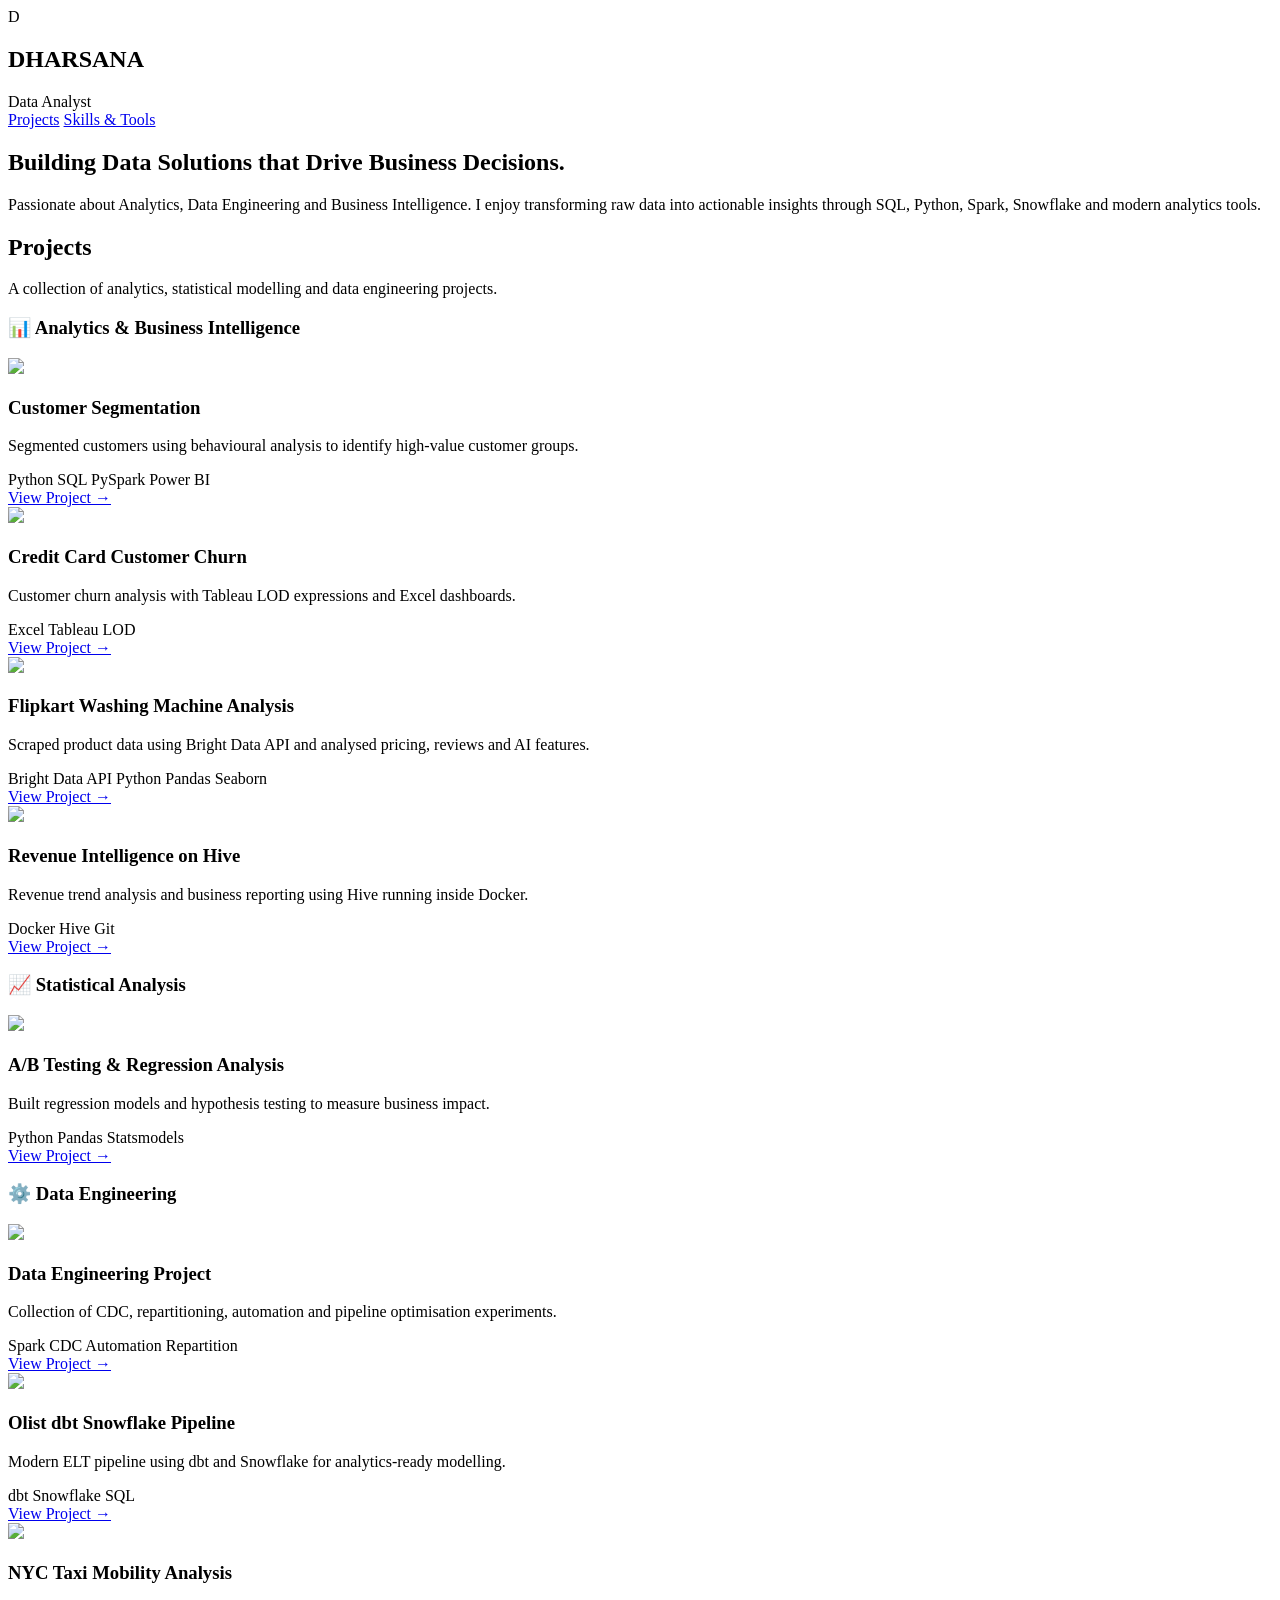
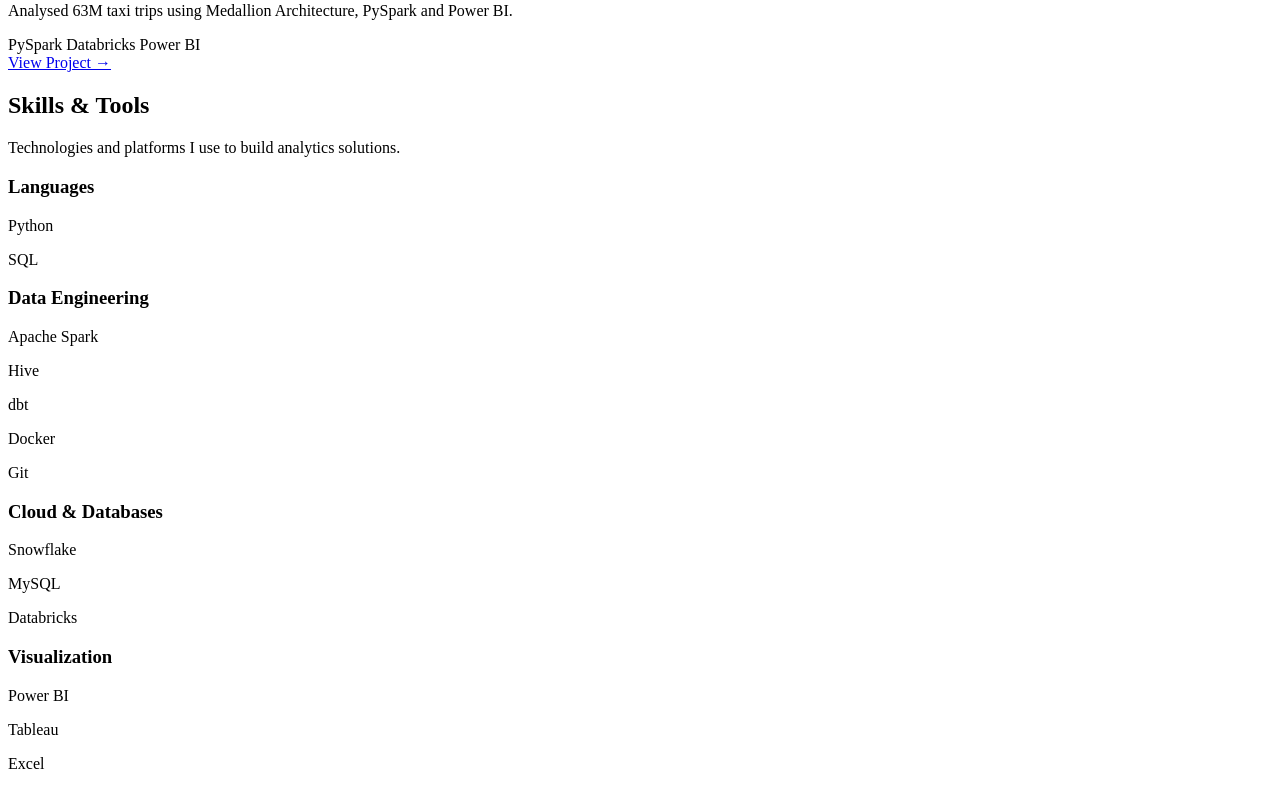
==== commit 22cc4c6a: "Add files via upload" ====
--- a/index.html
+++ b/index.html
@@ -1,638 +1,539 @@
-<!DOCTYPE html>
-<html lang="en">
-<head>
-<meta charset="UTF-8">
-<meta name="viewport" content="width=device-width, initial-scale=1.0">
-<title>Dharsana — Data Analyst</title>
-<link rel="preconnect" href="https://fonts.googleapis.com">
-<link rel="preconnect" href="https://fonts.gstatic.com" crossorigin>
-<link href="https://fonts.googleapis.com/css2?family=JetBrains+Mono:wght@300;400;500&family=Inter:wght@300;400;500&display=swap" rel="stylesheet">
-<style>
-*, *::before, *::after { box-sizing: border-box; margin: 0; padding: 0; }
-
-:root {
-  --bg:         #0D1117;
-  --bg-card:    #161B22;
-  --bg-hover:   #1C2333;
-  --border:     #21262D;
-  --border-lit: #30363D;
-  --green:      #3FB950;
-  --green-dim:  #238636;
-  --green-bg:   #0D2016;
-  --amber:      #D29922;
-  --amber-dim:  #9E6A03;
-  --amber-bg:   #271D00;
-  --text:       #E6EDF3;
-  --text-mid:   #8B949E;
-  --text-dim:   #484F58;
-  --mono:       'JetBrains Mono', monospace;
-  --sans:       'Inter', sans-serif;
-}
-
-html { scroll-behavior: smooth; }
-
-body {
-  font-family: var(--sans);
-  background: var(--bg);
-  color: var(--text);
-  line-height: 1.6;
-  min-height: 100vh;
-  -webkit-font-smoothing: antialiased;
-}
-
-/* ── Layout ── */
-.wrap {
-  max-width: 860px;
-  margin: 0 auto;
-  padding: 0 2rem;
-}
-
-/* ── Top nav ── */
-nav {
-  border-bottom: 1px solid var(--border);
-  padding: 1rem 0;
-  position: sticky;
-  top: 0;
-  background: rgba(13,17,23,0.92);
-  backdrop-filter: blur(8px);
-  z-index: 100;
-}
-
-.nav-inner {
-  max-width: 860px;
-  margin: 0 auto;
-  padding: 0 2rem;
-  display: flex;
-  align-items: center;
-  justify-content: space-between;
-}
-
-.nav-logo {
-  font-family: var(--mono);
-  font-size: 0.875rem;
-  color: var(--green);
-  font-weight: 400;
-  letter-spacing: -0.01em;
-}
-
-.nav-logo span { color: var(--text-mid); }
-
-.nav-links {
-  display: flex;
-  gap: 1.5rem;
-  list-style: none;
-}
-
-.nav-links a {
-  font-family: var(--mono);
-  font-size: 0.75rem;
-  color: var(--text-mid);
-  text-decoration: none;
-  transition: color 0.15s;
-}
-
-.nav-links a:hover { color: var(--green); }
-
-/* ── Hero ── */
-.hero {
-  padding: 5rem 0 4rem;
-  border-bottom: 1px solid var(--border);
-}
-
-.hero-prompt {
-  font-family: var(--mono);
-  font-size: 0.75rem;
-  color: var(--green);
-  margin-bottom: 1.5rem;
-  display: flex;
-  align-items: center;
-  gap: 8px;
-}
-
-.hero-prompt::before {
-  content: '>';
-  color: var(--green);
-  font-size: 0.875rem;
-}
-
-.hero-name {
-  font-family: var(--mono);
-  font-size: clamp(2.25rem, 5vw, 3.5rem);
-  font-weight: 500;
-  color: var(--text);
-  letter-spacing: -0.04em;
-  line-height: 1.1;
-  margin-bottom: 0.5rem;
-}
-
-.hero-name .accent { color: var(--green); }
-
-.hero-role {
-  font-family: var(--mono);
-  font-size: clamp(0.875rem, 2vw, 1.0625rem);
-  color: var(--amber);
-  font-weight: 300;
-  margin-bottom: 1.75rem;
-  letter-spacing: 0.01em;
-}
-
-.hero-desc {
-  font-size: 0.9375rem;
-  color: var(--text-mid);
-  max-width: 500px;
-  line-height: 1.75;
-  font-weight: 300;
-}
-
-.cursor {
-  display: inline-block;
-  width: 10px;
-  height: 1.1em;
-  background: var(--green);
-  margin-left: 2px;
-  vertical-align: -0.15em;
-  animation: blink 1s step-end infinite;
-  border-radius: 1px;
-}
-
-@keyframes blink { 0%,100%{opacity:1} 50%{opacity:0} }
-
-/* ── Section ── */
-.section {
-  padding: 3.5rem 0;
-  border-bottom: 1px solid var(--border);
-}
-
-.section-title {
-  font-family: var(--mono);
-  font-size: 0.6875rem;
-  letter-spacing: 0.12em;
-  text-transform: uppercase;
-  color: var(--text-dim);
-  margin-bottom: 2rem;
-  display: flex;
-  align-items: center;
-  gap: 12px;
-}
-
-.section-title::before { content: '#'; color: var(--green); font-size: 0.875rem; }
-.section-title::after  { content: ''; flex: 1; height: 1px; background: var(--border); }
-
-/* ── Projects ── */
-.projects { display: flex; flex-direction: column; gap: 1px; background: var(--border); border: 1px solid var(--border); border-radius: 8px; overflow: hidden; }
-
-.proj {
-  display: block;
-  background: var(--bg-card);
-  padding: 1.375rem 1.5rem;
-  text-decoration: none;
-  color: inherit;
-  transition: background 0.15s;
-  position: relative;
-}
-
-.proj:hover { background: var(--bg-hover); }
-
-.proj::before {
-  content: '';
-  position: absolute;
-  left: 0; top: 0; bottom: 0;
-  width: 2px;
-  background: var(--proj-color, var(--green));
-  opacity: 0;
-  transition: opacity 0.15s;
-}
-
-.proj:hover::before { opacity: 1; }
-
-.proj-head {
-  display: flex;
-  align-items: center;
-  justify-content: space-between;
-  margin-bottom: 0.5rem;
-}
-
-.proj-name {
-  font-family: var(--mono);
-  font-size: 0.875rem;
-  font-weight: 500;
-  color: var(--text);
-  transition: color 0.15s;
-  display: flex;
-  align-items: center;
-  gap: 8px;
-}
-
-.proj:hover .proj-name { color: var(--proj-color, var(--green)); }
-
-.proj-arrow {
-  font-size: 0.875rem;
-  color: var(--text-dim);
-  transition: color 0.15s, transform 0.15s;
-}
-
-.proj:hover .proj-arrow {
-  color: var(--proj-color, var(--green));
-  transform: translate(2px, -2px);
-}
-
-.proj-desc {
-  font-size: 0.8125rem;
-  color: var(--text-mid);
-  line-height: 1.65;
-  font-weight: 300;
-  margin-bottom: 0.875rem;
-  max-width: 620px;
-}
-
-.proj-tags { display: flex; flex-wrap: wrap; gap: 6px; }
-
-.tag {
-  font-family: var(--mono);
-  font-size: 0.6rem;
-  padding: 2px 7px;
-  border-radius: 3px;
-  letter-spacing: 0.04em;
-  border: 1px solid;
-}
-
-.tag-green { color: var(--green); background: var(--green-bg); border-color: var(--green-dim); }
-.tag-amber { color: var(--amber); background: var(--amber-bg); border-color: var(--amber-dim); }
-
-/* ── Skills ── */
-.skills-grid {
-  display: grid;
-  grid-template-columns: repeat(3, 1fr);
-  gap: 1px;
-  background: var(--border);
-  border: 1px solid var(--border);
-  border-radius: 8px;
-  overflow: hidden;
-}
-
-.skill {
-  background: var(--bg-card);
-  padding: 1rem 1.125rem;
-  transition: background 0.15s;
-}
-
-.skill:hover { background: var(--bg-hover); }
-
-.skill-name {
-  font-family: var(--mono);
-  font-size: 0.8rem;
-  font-weight: 500;
-  color: var(--green);
-  margin-bottom: 4px;
-  display: flex;
-  align-items: center;
-  gap: 6px;
-}
-
-.skill-name::before { content: '$'; color: var(--text-dim); font-size: 0.7rem; }
-
-.skill-detail {
-  font-size: 0.7rem;
-  color: var(--text-mid);
-  line-height: 1.5;
-  font-weight: 300;
-}
-
-/* ── About ── */
-.about-block {
-  background: var(--bg-card);
-  border: 1px solid var(--border);
-  border-radius: 8px;
-  padding: 1.5rem 1.75rem;
-  border-left: 2px solid var(--green);
-}
-
-.about-text {
-  font-size: 0.9rem;
-  color: var(--text-mid);
-  line-height: 1.85;
-  font-weight: 300;
-}
-
-.about-text p + p { margin-top: 0.875rem; }
-.about-text strong { color: var(--green); font-weight: 500; }
-
-/* ── Contact — hidden by default ── */
-.contact-trigger {
-  font-family: var(--mono);
-  font-size: 0.8125rem;
-  color: var(--text-mid);
-  background: var(--bg-card);
-  border: 1px solid var(--border);
-  border-radius: 6px;
-  padding: 0.625rem 1.125rem;
-  cursor: pointer;
-  display: inline-flex;
-  align-items: center;
-  gap: 8px;
-  transition: border-color 0.15s, color 0.15s;
-}
-
-.contact-trigger:hover { border-color: var(--green); color: var(--green); }
-.contact-trigger .ct-arrow { transition: transform 0.2s; }
-.contact-trigger.open .ct-arrow { transform: rotate(90deg); }
-
-.contact-panel {
-  display: none;
-  margin-top: 1rem;
-  flex-direction: column;
-  gap: 8px;
-}
-
-.contact-panel.open { display: flex; }
-
-.contact-item {
-  display: flex;
-  align-items: center;
-  gap: 10px;
-  font-family: var(--mono);
-  font-size: 0.8125rem;
-  color: var(--text-mid);
-  text-decoration: none;
-  padding: 0.625rem 1rem;
-  background: var(--bg-card);
-  border: 1px solid var(--border);
-  border-radius: 6px;
-  transition: border-color 0.15s, color 0.15s;
-  width: fit-content;
-}
-
-.contact-item:hover { color: var(--green); border-color: var(--green); }
-.contact-item .ci-label { color: var(--text-dim); margin-right: 4px; }
-
-/* ── Footer ── */
-.footer {
-  padding: 2rem 0;
-  font-family: var(--mono);
-  font-size: 0.65rem;
-  color: var(--text-dim);
-  display: flex;
-  justify-content: space-between;
-  flex-wrap: wrap;
-  gap: 0.5rem;
-}
-
-/* ── Responsive ── */
-@media (max-width: 640px) {
-  .nav-links { display: none; }
-  .hero { padding: 3rem 0 2.5rem; }
-  .skills-grid { grid-template-columns: repeat(2, 1fr); }
-}
-
-@media (prefers-reduced-motion: reduce) {
-  .cursor { animation: none; opacity: 1; }
-}
-</style>
-</head>
-<body>
-
-<!-- Nav -->
-<nav>
-  <div class="nav-inner">
-    <span class="nav-logo">dharsana<span>@portfolio</span> <span class="cursor" id="nav-cursor"></span></span>
-    <ul class="nav-links">
-      <li><a href="#projects">projects</a></li>
-      <li><a href="#skills">skills</a></li>
-      <li><a href="#about">about</a></li>
-      <li><a href="#contact">contact</a></li>
-    </ul>
-  </div>
-</nav>
-
-<div class="wrap">
-
-  <!-- Hero -->
-  <section class="hero" id="home">
-    <p class="hero-prompt">whoami</p>
-    <h1 class="hero-name">Dharsana<span class="accent">.</span></h1>
-    <p class="hero-role"><span id="typed-role"></span></p>
-    <p class="hero-desc">
-      End-to-end analytics — from raw SQL on Hive and PySpark pipelines
-      to statistical experiments and Power BI dashboards.
-    </p>
-  </section>
-
-  <!-- Projects -->
-  <section class="section" id="projects">
-    <h2 class="section-title">projects</h2>
-    <div class="projects">
-
-      <!-- ✏️ Copy a .proj block to add a new project -->
-
-      <a class="proj" style="--proj-color: var(--green);"
-         href="https://github.com/dharsana2025/NYC-taxi-mobility-analysis"
-         target="_blank" rel="noopener">
-        <div class="proj-head">
-          <span class="proj-name">NYC Taxi Mobility Analysis — Q1 2026</span>
-          <span class="proj-arrow">↗</span>
-        </div>
-        <p class="proj-desc">PySpark pipeline on 63M TLC trip records modelling $2.05B gross bookings across Uber & Lyft — SLA breach analysis with a 4-page Power BI dashboard.</p>
-        <div class="proj-tags">
-          <span class="tag tag-green">PySpark</span>
-          <span class="tag tag-green">Databricks</span>
-          <span class="tag tag-green">Power BI</span>
-          <span class="tag tag-green">Python</span>
-          <span class="tag tag-amber">Big Data</span>
-        </div>
-      </a>
-
-      <a class="proj" style="--proj-color: var(--amber);"
-         href="https://github.com/dharsana2025/Customer-Segmentation"
-         target="_blank" rel="noopener">
-        <div class="proj-head">
-          <span class="proj-name">Customer Segmentation — RFM & K-Means</span>
-          <span class="proj-arrow">↗</span>
-        </div>
-        <p class="proj-desc">RFM feature engineering + K-Means clustering to identify Premium Loyal, Engaged, and At-Risk customer groups — validated with Elbow Method and Silhouette Score.</p>
-        <div class="proj-tags">
-          <span class="tag tag-amber">Python</span>
-          <span class="tag tag-amber">Scikit-learn</span>
-          <span class="tag tag-amber">K-Means</span>
-          <span class="tag tag-amber">RFM Analysis</span>
-        </div>
-      </a>
-
-      <a class="proj" style="--proj-color: var(--green);"
-         href="https://github.com/dharsana2025/ab-testing-regression-analysis"
-         target="_blank" rel="noopener">
-        <div class="proj-head">
-          <span class="proj-name">A/B Testing & Regression — Landing Page</span>
-          <span class="proj-arrow">↗</span>
-        </div>
-        <p class="proj-desc">Conversion lifted 11.87% → 17.95% (51% uplift, p &lt; 0.001) — logistic regression confirmed treatment users 1.62× more likely to convert.</p>
-        <div class="proj-tags">
-          <span class="tag tag-green">Python</span>
-          <span class="tag tag-green">SciPy</span>
-          <span class="tag tag-green">Statsmodels</span>
-          <span class="tag tag-green">A/B Testing</span>
-        </div>
-      </a>
-
-      <a class="proj" style="--proj-color: var(--amber);"
-         href="https://github.com/dharsana2025/hive4a"
-         target="_blank" rel="noopener">
-        <div class="proj-head">
-          <span class="proj-name">Retail Sales Analysis — Apache Hive SQL</span>
-          <span class="proj-arrow">↗</span>
-        </div>
-        <p class="proj-desc">9 business queries on the Superstore dataset using HiveQL in Docker — revenue trends, cohort analysis, regional performance, and delivery analysis.</p>
-        <div class="proj-tags">
-          <span class="tag tag-amber">Apache Hive</span>
-          <span class="tag tag-amber">HiveQL</span>
-          <span class="tag tag-amber">Docker</span>
-          <span class="tag tag-amber">SQL</span>
-        </div>
-      </a>
-
-    </div>
-  </section>
-
-  <!-- Skills -->
-  <section class="section" id="skills">
-    <h2 class="section-title">skills</h2>
-    <div class="skills-grid">
-      <!-- ✏️ Copy a .skill block to add a new skill -->
-      <div class="skill">
-        <p class="skill-name">Python</p>
-        <p class="skill-detail">Pandas · NumPy · Scikit-learn · Matplotlib · Seaborn</p>
-      </div>
-      <div class="skill">
-        <p class="skill-name">SQL</p>
-        <p class="skill-detail">Querying · pipeline design · aggregation · joins</p>
-      </div>
-      <div class="skill">
-        <p class="skill-name">Apache Hive</p>
-        <p class="skill-detail">HiveQL · Docker · HDFS · data warehousing</p>
-      </div>
-      <div class="skill">
-        <p class="skill-name">PySpark</p>
-        <p class="skill-detail">Databricks · large-scale pipelines</p>
-      </div>
-      <div class="skill">
-        <p class="skill-name">Power BI</p>
-        <p class="skill-detail">Dashboards · KPIs · slicers · DAX</p>
-      </div>
-      <div class="skill">
-        <p class="skill-name">Statistics</p>
-        <p class="skill-detail">Hypothesis testing · regression · A/B testing</p>
-      </div>
-      <div class="skill">
-        <p class="skill-name">Machine Learning</p>
-        <p class="skill-detail">K-Means · logistic regression · feature engineering</p>
-      </div>
-      <div class="skill">
-        <p class="skill-name">Visualisation</p>
-        <p class="skill-detail">Matplotlib · Seaborn · Power BI</p>
-      </div>
-      <div class="skill">
-        <p class="skill-name">Tools</p>
-        <p class="skill-detail">Jupyter · Git · GitHub · Ubuntu · Docker</p>
-      </div>
-    </div>
-  </section>
-
-  <!-- About -->
-  <section class="section" id="about">
-    <h2 class="section-title">about</h2>
-    <div class="about-block">
-      <div class="about-text">
-        <!-- ✏️ UPDATE: edit to reflect your background -->
-        <p>Data analyst who works across the full stack — <strong>Hive SQL</strong> for warehousing, <strong>PySpark</strong> for scale, <strong>Python</strong> for ML and statistics, <strong>Power BI</strong> for decision-ready dashboards.</p>
-        <p>Drawn to high-complexity data problems with concrete business outcomes. Currently <strong>open to analyst roles</strong> and freelance analytics projects.</p>
-      </div>
-    </div>
-  </section>
-
-  <!-- Contact — hidden until clicked -->
-  <section class="section" id="contact">
-    <h2 class="section-title">contact</h2>
-    <button class="contact-trigger" id="contact-btn" aria-expanded="false">
-      <span>get in touch</span>
-      <span class="ct-arrow">▶</span>
-    </button>
-    <div class="contact-panel" id="contact-panel" role="region">
-      <!-- ✏️ UPDATE: replace # and your@email.com with real values -->
-      <a class="contact-item" href="https://github.com/dharsana2025" target="_blank" rel="noopener">
-        <span class="ci-label">gh</span> github.com/dharsana2025
-      </a>
-      <a class="contact-item" href="#" target="_blank" rel="noopener">
-        <span class="ci-label">in</span> LinkedIn <!-- ✏️ replace # with your LinkedIn URL -->
-      </a>
-      <a class="contact-item" href="mailto:your@email.com">
-        <span class="ci-label">@</span> your@email.com <!-- ✏️ replace with real email -->
-      </a>
-    </div>
-  </section>
-
-  <!-- Footer -->
-  <footer class="footer">
-    <span>dharsana2025 · data analyst</span>
-    <span>html · github pages</span>
-  </footer>
-
-</div>
-
-<script>
-// Typing animation — role line
-const roles = ['Data Analyst.', 'Python · SQL · Power BI · PySpark.'];
-const roleEl = document.getElementById('typed-role');
-let ri = 0, ci = 0, deleting = false;
-
-function tick() {
-  const word = roles[ri];
-  roleEl.textContent = deleting ? word.slice(0, --ci) : word.slice(0, ++ci);
-  if (!deleting && ci === word.length) {
-    if (ri === roles.length - 1) return;
-    setTimeout(() => { deleting = true; tick(); }, 1800);
-    return;
-  }
-  if (deleting && ci === 0) { deleting = false; ri++; }
-  setTimeout(tick, deleting ? 35 : Math.random() * 45 + 55);
-}
-
-if (window.matchMedia('(prefers-reduced-motion: reduce)').matches) {
-  roleEl.textContent = roles[roles.length - 1];
-} else {
-  setTimeout(tick, 800);
-}
-
-// Hide nav cursor after typing settles
-setTimeout(() => {
-  const nc = document.getElementById('nav-cursor');
-  if (nc) nc.style.display = 'none';
-}, 200);
-
-// Contact toggle
-const btn   = document.getElementById('contact-btn');
-const panel = document.getElementById('contact-panel');
-
-btn.addEventListener('click', () => {
-  const open = panel.classList.toggle('open');
-  btn.classList.toggle('open', open);
-  btn.setAttribute('aria-expanded', open);
-});
-
-// Active nav link on scroll
-const sections = document.querySelectorAll('section[id]');
-const navAs    = document.querySelectorAll('.nav-links a');
-
-const io = new IntersectionObserver(entries => {
-  entries.forEach(e => {
-    if (e.isIntersecting) {
-      navAs.forEach(a => {
-        a.style.color = a.getAttribute('href') === '#' + e.target.id
-          ? 'var(--green)' : '';
-      });
-    }
-  });
-}, { threshold: 0.4 });
-
-sections.forEach(s => io.observe(s));
-</script>
-</body>
-</html>
+<!DOCTYPE html>
+<html lang="en">
+
+<head>
+    <meta charset="UTF-8">
+    <meta name="viewport" content="width=device-width, initial-scale=1.0">
+
+    <title>Dharsana | Data Analyst Portfolio</title>
+
+    <meta name="description"
+        content="Portfolio of Dharsana showcasing Data Analytics, Data Engineering and Business Intelligence projects.">
+
+    <link rel="preconnect" href="https://fonts.googleapis.com">
+    <link rel="preconnect" href="https://fonts.gstatic.com" crossorigin>
+
+    <link href="https://fonts.googleapis.com/css2?family=Poppins:wght@300;400;500;600;700&display=swap"
+        rel="stylesheet">
+
+    <link rel="stylesheet" href="style.css">
+</head>
+
+<body>
+
+    <!-- ================= NAVBAR ================= -->
+
+    <header>
+
+        <div class="container navbar">
+
+            <div class="logo">
+
+                <div class="logo-box">D</div>
+
+                <div>
+
+                    <h2>DHARSANA</h2>
+
+                    <span>Data Analyst</span>
+
+                </div>
+
+            </div>
+
+            <nav>
+
+                <a href="#projects">Projects</a>
+
+                <a href="#skills">Skills & Tools</a>
+
+            </nav>
+
+        </div>
+
+    </header>
+
+
+    <!-- ================= HERO ================= -->
+
+    <section class="hero">
+
+        <div class="container">
+
+            <h1>Building Data Solutions that Drive Business Decisions.</h1>
+
+            <p>
+
+                Passionate about Analytics, Data Engineering and Business Intelligence.
+
+                I enjoy transforming raw data into actionable insights through SQL,
+
+                Python, Spark, Snowflake and modern analytics tools.
+
+            </p>
+
+        </div>
+
+    </section>
+
+
+    <!-- ================= PROJECTS ================= -->
+
+    <section id="projects">
+
+        <div class="container">
+
+            <div class="section-title">
+
+                <h2>Projects</h2>
+
+                <p>
+
+                    A collection of analytics, statistical modelling and
+
+                    data engineering projects.
+
+                </p>
+
+            </div>
+
+
+
+            <!-- Analytics -->
+
+            <h3 class="category-title">
+
+                📊 Analytics & Business Intelligence
+
+            </h3>
+
+            <div class="project-grid">
+
+
+                <div class="card">
+
+                    <img src="assets/customer-segmentation.jpg">
+
+                    <div class="card-content">
+
+                        <h3>Customer Segmentation</h3>
+
+                        <p>
+
+                            Segmented customers using behavioural analysis
+
+                            to identify high-value customer groups.
+
+                        </p>
+
+                        <div class="badges">
+
+                            <span>Python</span>
+
+                            <span>SQL</span>
+
+                            <span>PySpark</span>
+
+                            <span>Power BI</span>
+
+                        </div>
+
+                        <a href="https://github.com/dharsana2025/Customer-Segmentation"
+                            target="_blank">
+
+                            View Project →
+
+                        </a>
+
+                    </div>
+
+                </div>
+
+
+                <div class="card">
+
+                    <img src="assets/credit-card.jpg">
+
+                    <div class="card-content">
+
+                        <h3>Credit Card Customer Churn</h3>
+
+                        <p>
+
+                            Customer churn analysis with Tableau LOD expressions
+
+                            and Excel dashboards.
+
+                        </p>
+
+                        <div class="badges">
+
+                            <span>Excel</span>
+
+                            <span>Tableau</span>
+
+                            <span>LOD</span>
+
+                        </div>
+
+                        <a href="https://github.com/dharsana2025/Credit-Card-Customer-Churn-Analysis"
+                            target="_blank">
+
+                            View Project →
+
+                        </a>
+
+                    </div>
+
+                </div>
+
+
+                <div class="card">
+
+                    <img src="assets/flipkart.jpg">
+
+                    <div class="card-content">
+
+                        <h3>Flipkart Washing Machine Analysis</h3>
+
+                        <p>
+
+                            Scraped product data using Bright Data API
+
+                            and analysed pricing, reviews and AI features.
+
+                        </p>
+
+                        <div class="badges">
+
+                            <span>Bright Data API</span>
+
+                            <span>Python</span>
+
+                            <span>Pandas</span>
+
+                            <span>Seaborn</span>
+
+                        </div>
+
+                        <a href="https://github.com/dharsana2025/flipkart-washing-machine-brand-analysis"
+                            target="_blank">
+
+                            View Project →
+
+                        </a>
+
+                    </div>
+
+                </div>
+
+
+                <div class="card">
+
+                    <img src="assets/hive.jpg">
+
+                    <div class="card-content">
+
+                        <h3>Revenue Intelligence on Hive</h3>
+
+                        <p>
+
+                            Revenue trend analysis and business reporting
+
+                            using Hive running inside Docker.
+
+                        </p>
+
+                        <div class="badges">
+
+                            <span>Docker</span>
+
+                            <span>Hive</span>
+
+                            <span>Git</span>
+
+                        </div>
+
+                        <a href="https://github.com/dharsana2025/Revenue-Intelligence-Analysis-on-Hive"
+                            target="_blank">
+
+                            View Project →
+
+                        </a>
+
+                    </div>
+
+                </div>
+
+            </div>
+
+
+
+            <!-- Statistics -->
+
+            <h3 class="category-title">
+
+                📈 Statistical Analysis
+
+            </h3>
+
+            <div class="project-grid">
+
+                <div class="card">
+
+                    <img src="assets/statistics.jpg">
+
+                    <div class="card-content">
+
+                        <h3>A/B Testing & Regression Analysis</h3>
+
+                        <p>
+
+                            Built regression models and hypothesis testing
+
+                            to measure business impact.
+
+                        </p>
+
+                        <div class="badges">
+
+                            <span>Python</span>
+
+                            <span>Pandas</span>
+
+                            <span>Statsmodels</span>
+
+                        </div>
+
+                        <a href="https://github.com/dharsana2025/ab-testing-regression-analysis"
+                            target="_blank">
+
+                            View Project →
+
+                        </a>
+
+                    </div>
+
+                </div>
+
+            </div>
+
+
+
+            <!-- Engineering -->
+
+            <h3 class="category-title">
+
+                ⚙️ Data Engineering
+
+            </h3>
+
+            <div class="project-grid">
+
+
+                <div class="card">
+
+                    <img src="assets/data-engineering.jpg">
+
+                    <div class="card-content">
+
+                        <h3>Data Engineering Project</h3>
+
+                        <p>
+
+                            Collection of CDC, repartitioning,
+
+                            automation and pipeline optimisation experiments.
+
+                        </p>
+
+                        <div class="badges">
+
+                            <span>Spark</span>
+
+                            <span>CDC</span>
+
+                            <span>Automation</span>
+
+                            <span>Repartition</span>
+
+                        </div>
+
+                        <a href="https://github.com/dharsana2025/data_engineering_project"
+                            target="_blank">
+
+                            View Project →
+
+                        </a>
+
+                    </div>
+
+                </div>
+
+
+
+                <div class="card">
+
+                    <img src="assets/dbt.jpg">
+
+                    <div class="card-content">
+
+                        <h3>Olist dbt Snowflake Pipeline</h3>
+
+                        <p>
+
+                            Modern ELT pipeline using dbt and Snowflake
+
+                            for analytics-ready modelling.
+
+                        </p>
+
+                        <div class="badges">
+
+                            <span>dbt</span>
+
+                            <span>Snowflake</span>
+
+                            <span>SQL</span>
+
+                        </div>
+
+                        <a href="https://github.com/dharsana2025/olist_dbt_snowflake_pipeline"
+                            target="_blank">
+
+                            View Project →
+
+                        </a>
+
+                    </div>
+
+                </div>
+
+
+
+                <div class="card">
+
+                    <img src="assets/nyc.jpg">
+
+                    <div class="card-content">
+
+                        <h3>NYC Taxi Mobility Analysis</h3>
+
+                        <p>
+
+                            Analysed 63M taxi trips using Medallion Architecture,
+
+                            PySpark and Power BI.
+
+                        </p>
+
+                        <div class="badges">
+
+                            <span>PySpark</span>
+
+                            <span>Databricks</span>
+
+                            <span>Power BI</span>
+
+                        </div>
+
+                        <a href="https://github.com/dharsana2025/NYC-taxi-mobility-analysis"
+                            target="_blank">
+
+                            View Project →
+
+                        </a>
+
+                    </div>
+
+                </div>
+
+            </div>
+
+        </div>
+
+    </section>
+
+
+
+    <!-- ================= SKILLS ================= -->
+
+    <section id="skills">
+
+        <div class="container">
+
+            <div class="section-title">
+
+                <h2>Skills & Tools</h2>
+
+                <p>
+
+                    Technologies and platforms I use to build analytics solutions.
+
+                </p>
+
+            </div>
+
+
+            <div class="skills-grid">
+
+                <div class="skill-box">
+
+                    <h3>Languages</h3>
+
+                    <p>Python</p>
+
+                    <p>SQL</p>
+
+                </div>
+
+                <div class="skill-box">
+
+                    <h3>Data Engineering</h3>
+
+                    <p>Apache Spark</p>
+
+                    <p>Hive</p>
+
+                    <p>dbt</p>
+
+                    <p>Docker</p>
+
+                    <p>Git</p>
+
+                </div>
+
+                <div class="skill-box">
+
+                    <h3>Cloud & Databases</h3>
+
+                    <p>Snowflake</p>
+
+                    <p>MySQL</p>
+
+                    <p>Databricks</p>
+
+                </div>
+
+                <div class="skill-box">
+
+                    <h3>Visualization</h3>
+
+                    <p>Power BI</p>
+
+                    <p>Tableau</p>
+
+                    <p>Excel</p>
+
+                </div>
+
+            </div>
+
+        </div>
+
+    </section>
+
+
+</body>
+
+</html>
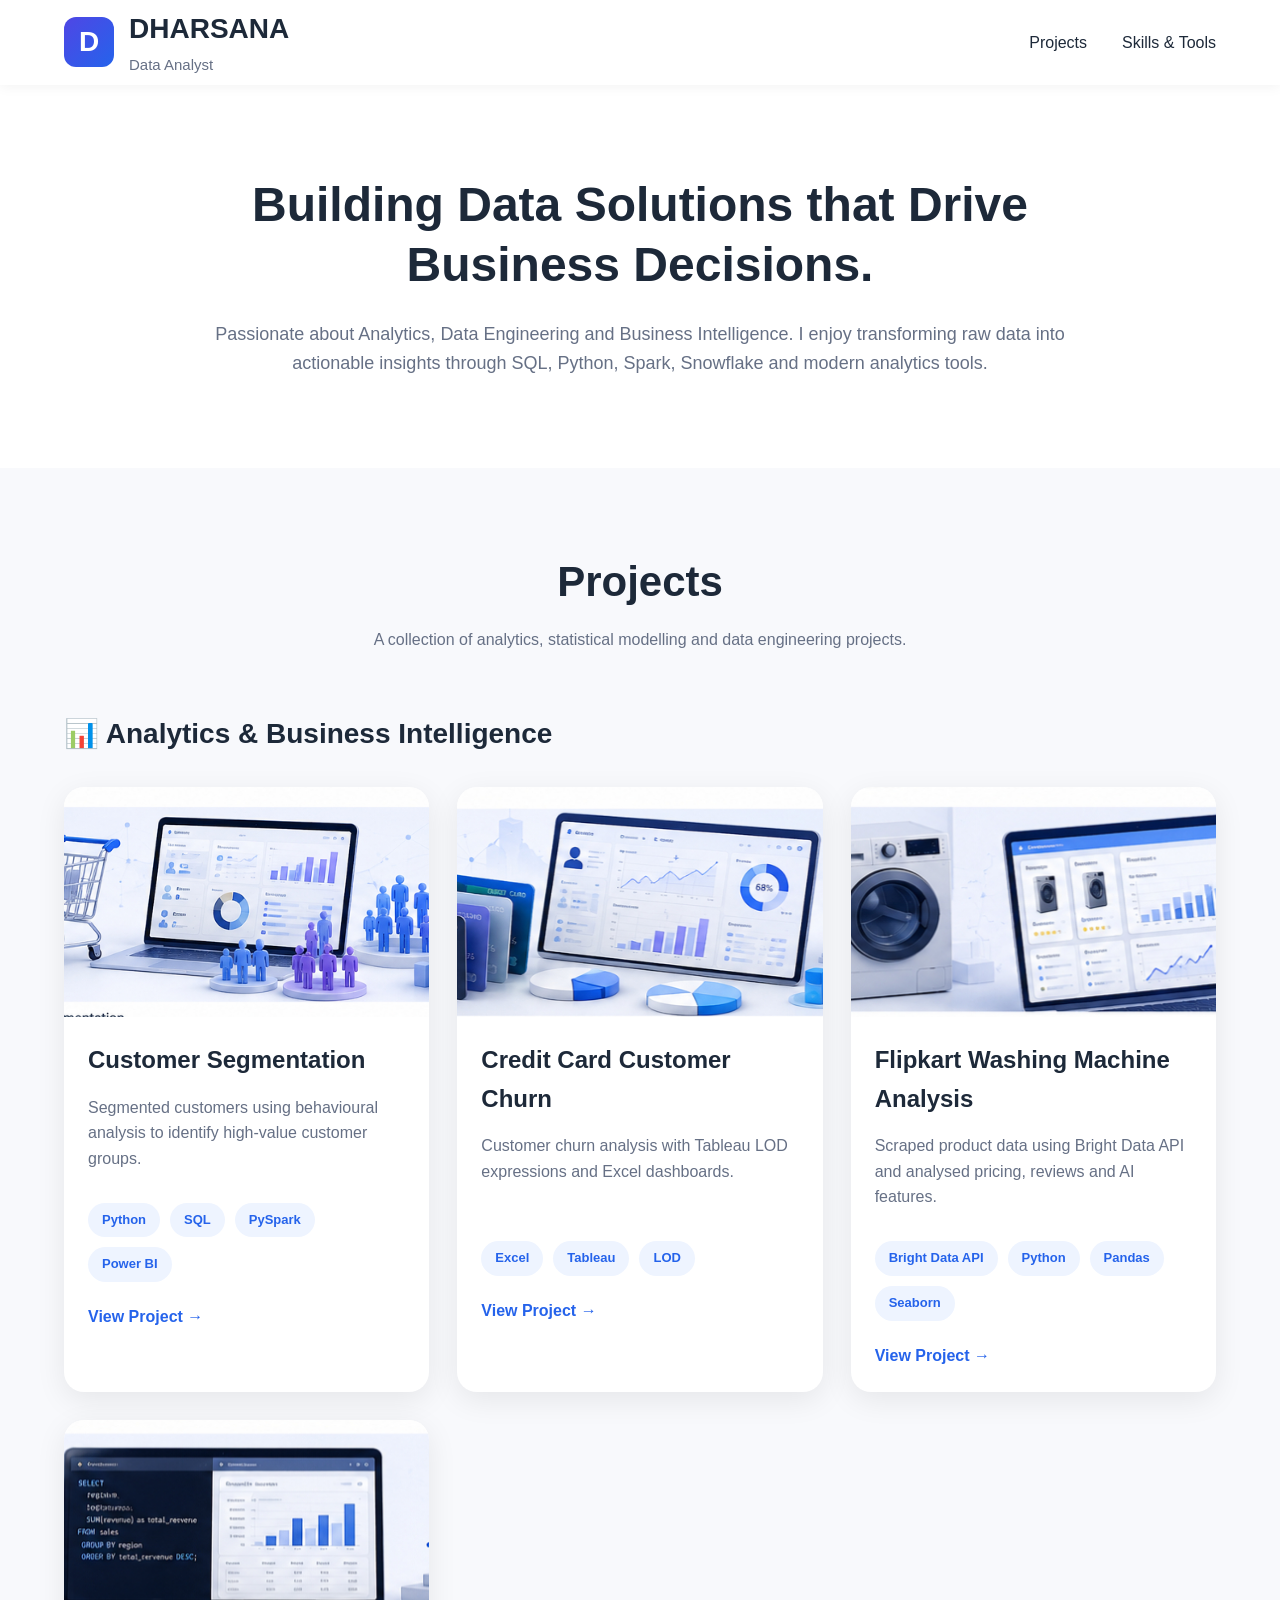
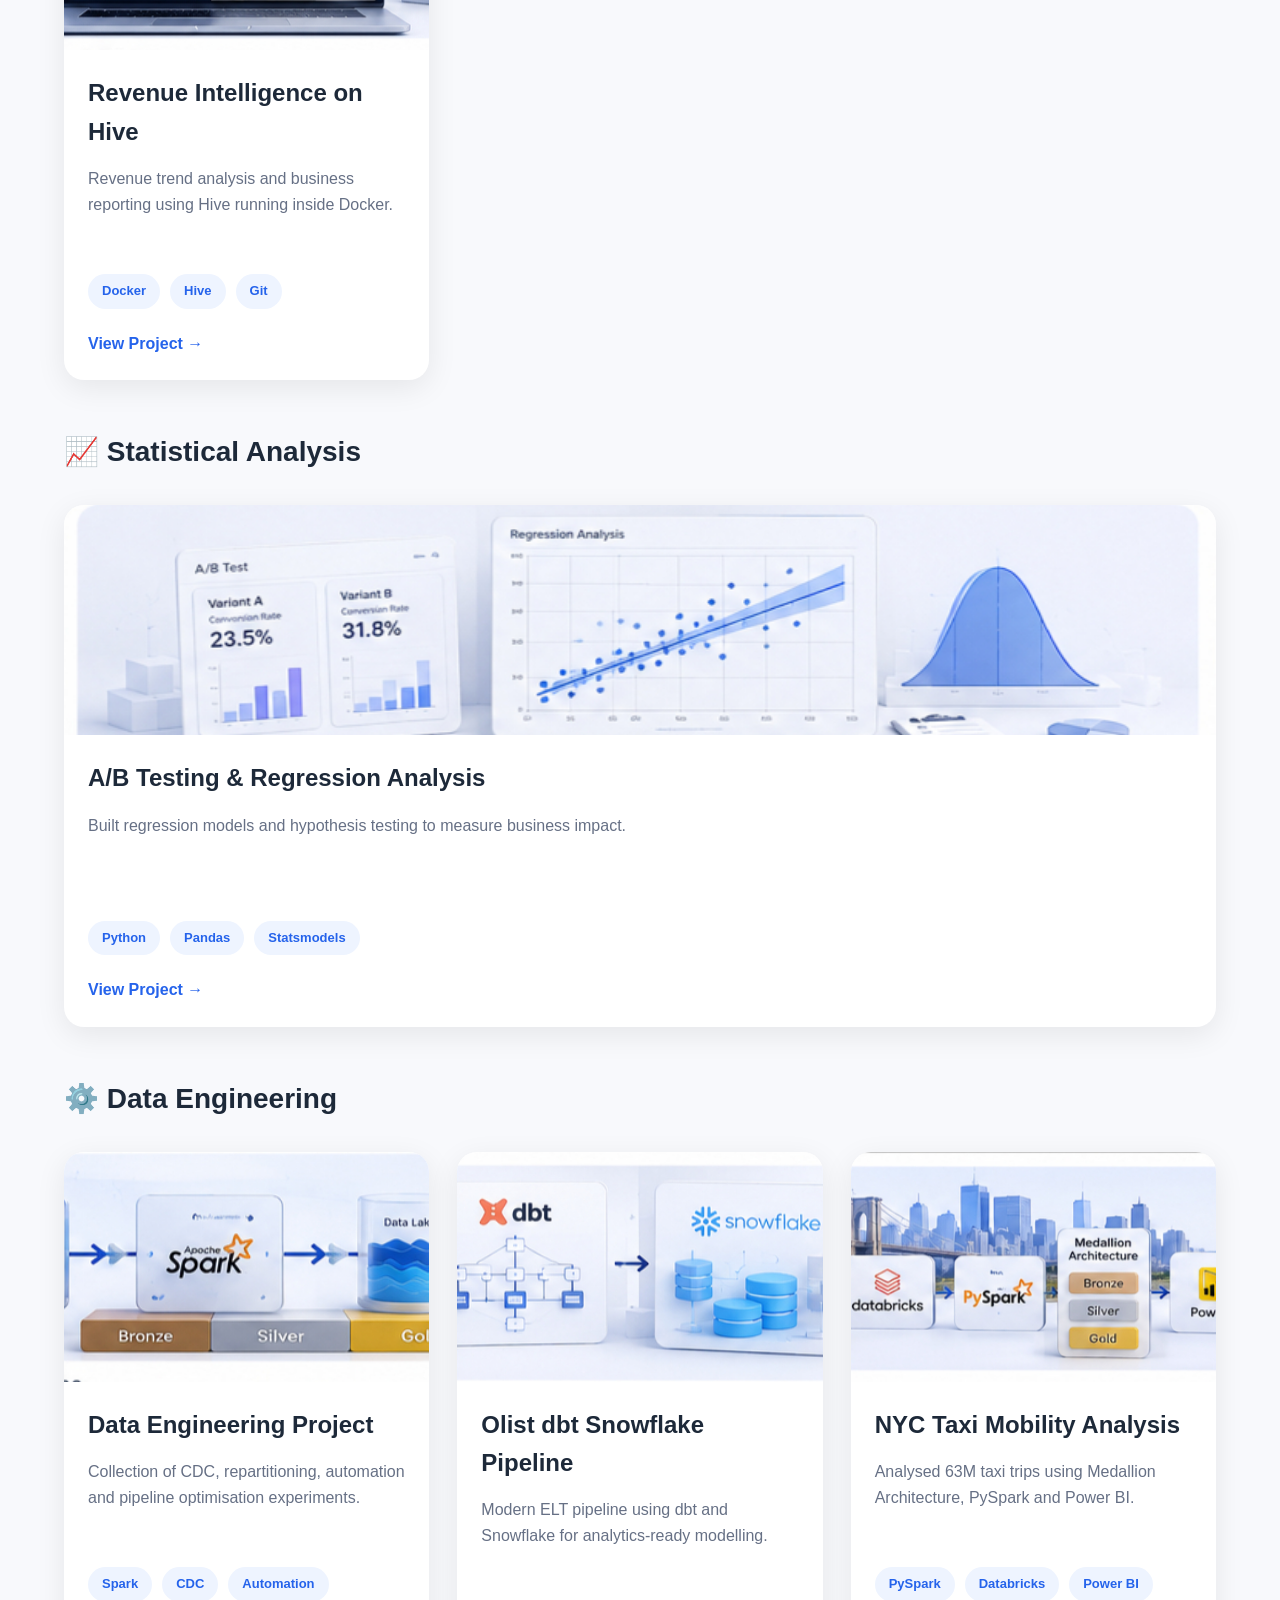
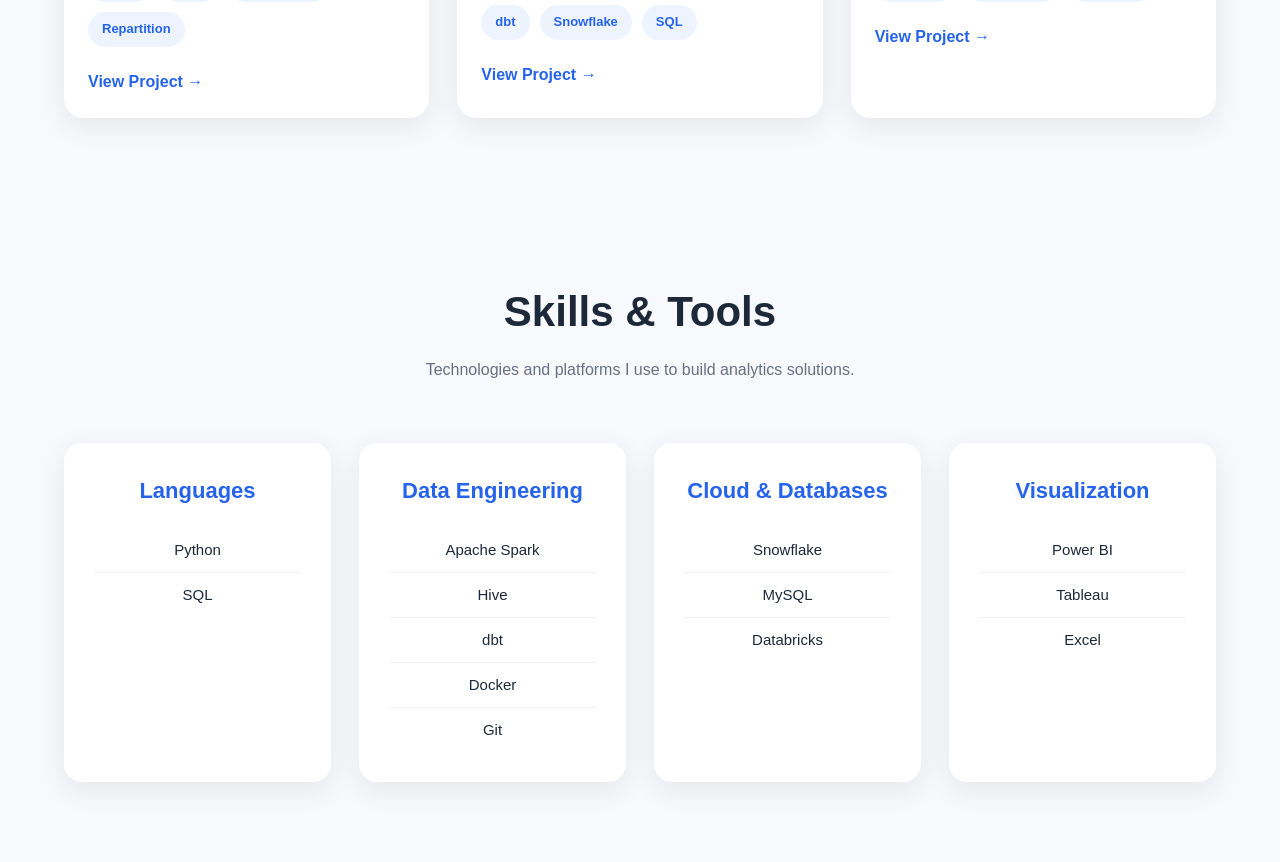
==== commit b3a4c0c7: "Update index.html" ====
--- a/index.html
+++ b/index.html
@@ -112,7 +112,7 @@
 
                 <div class="card">
 
-                    <img src="assets/customer-segmentation.jpg">
+                    <img src="assets/customer-segmentation.jpeg">
 
                     <div class="card-content">
 
@@ -152,7 +152,7 @@
 
                 <div class="card">
 
-                    <img src="assets/credit-card.jpg">
+                    <img src="assets/credit-card.jpeg">
 
                     <div class="card-content">
 
@@ -190,7 +190,7 @@
 
                 <div class="card">
 
-                    <img src="assets/flipkart.jpg">
+                    <img src="assets/flipkart.jpeg">
 
                     <div class="card-content">
 
@@ -230,7 +230,7 @@
 
                 <div class="card">
 
-                    <img src="assets/hive.jpg">
+                    <img src="assets/hive.jpeg">
 
                     <div class="card-content">
 
@@ -281,7 +281,7 @@
 
                 <div class="card">
 
-                    <img src="assets/statistics.jpg">
+                    <img src="assets/statistics.jpeg">
 
                     <div class="card-content">
 
@@ -333,7 +333,7 @@
 
                 <div class="card">
 
-                    <img src="assets/data-engineering.jpg">
+                    <img src="assets/data-engineering.jpeg">
 
                     <div class="card-content">
 
@@ -374,7 +374,7 @@
 
                 <div class="card">
 
-                    <img src="assets/dbt.jpg">
+                    <img src="assets/dbt.jpeg">
 
                     <div class="card-content">
 
@@ -413,7 +413,7 @@
 
                 <div class="card">
 
-                    <img src="assets/nyc.jpg">
+                    <img src="assets/nyc.jpeg">
 
                     <div class="card-content">
 
@@ -536,4 +536,4 @@
 
 </body>
 
-</html>+</html>
--- a/style.css
+++ b/style.css
@@ -0,0 +1,537 @@
+/* ===========================
+   GLOBAL
+=========================== */
+
+*{
+    margin:0;
+    padding:0;
+    box-sizing:border-box;
+}
+
+html{
+    scroll-behavior:smooth;
+}
+
+body{
+
+    font-family:'Poppins',sans-serif;
+
+    background:#f8f9fc;
+
+    color:#1d2939;
+
+    line-height:1.6;
+
+}
+
+img{
+
+    width:100%;
+
+    display:block;
+
+}
+
+a{
+
+    text-decoration:none;
+
+}
+
+.container{
+
+    width:90%;
+
+    max-width:1300px;
+
+    margin:auto;
+
+}
+
+/* ===========================
+   HEADER
+=========================== */
+
+header{
+
+    background:#ffffff;
+
+    position:sticky;
+
+    top:0;
+
+    z-index:999;
+
+    box-shadow:0 2px 12px rgba(0,0,0,.05);
+
+}
+
+.navbar{
+
+    height:85px;
+
+    display:flex;
+
+    justify-content:space-between;
+
+    align-items:center;
+
+}
+
+.logo{
+
+    display:flex;
+
+    align-items:center;
+
+    gap:15px;
+
+}
+
+.logo-box{
+
+    width:50px;
+
+    height:50px;
+
+    border-radius:12px;
+
+    background:linear-gradient(135deg,#4F46E5,#2563EB);
+
+    color:white;
+
+    display:flex;
+
+    align-items:center;
+
+    justify-content:center;
+
+    font-size:28px;
+
+    font-weight:700;
+
+}
+
+.logo h2{
+
+    font-size:28px;
+
+}
+
+.logo span{
+
+    color:#667085;
+
+    font-size:15px;
+
+}
+
+nav{
+
+    display:flex;
+
+    gap:35px;
+
+}
+
+nav a{
+
+    color:#1d2939;
+
+    font-weight:500;
+
+    transition:.3s;
+
+}
+
+nav a:hover{
+
+    color:#2563EB;
+
+}
+
+/* ===========================
+ HERO
+=========================== */
+
+.hero{
+
+    background:white;
+
+    padding:90px 0;
+
+    text-align:center;
+
+}
+
+.hero h1{
+
+    font-size:48px;
+
+    max-width:900px;
+
+    margin:auto;
+
+    margin-bottom:25px;
+
+    line-height:1.25;
+
+}
+
+.hero p{
+
+    color:#667085;
+
+    max-width:850px;
+
+    margin:auto;
+
+    font-size:18px;
+
+}
+
+/* ===========================
+ SECTION TITLE
+=========================== */
+
+section{
+
+    padding:80px 0;
+
+}
+
+.section-title{
+
+    text-align:center;
+
+    margin-bottom:60px;
+
+}
+
+.section-title h2{
+
+    font-size:42px;
+
+    margin-bottom:12px;
+
+}
+
+.section-title p{
+
+    color:#667085;
+
+}
+
+.category-title{
+
+    font-size:28px;
+
+    margin-bottom:30px;
+
+    margin-top:50px;
+
+}
+
+/* ===========================
+ PROJECT GRID
+=========================== */
+
+.project-grid{
+
+    display:grid;
+
+    grid-template-columns:repeat(auto-fit,minmax(340px,1fr));
+
+    gap:28px;
+
+}
+
+/* ===========================
+ CARD
+=========================== */
+
+.card{
+
+    background:white;
+
+    border-radius:20px;
+
+    overflow:hidden;
+
+    box-shadow:0 8px 30px rgba(0,0,0,.08);
+
+    transition:.35s;
+
+}
+
+.card:hover{
+
+    transform:translateY(-8px);
+
+    box-shadow:0 20px 40px rgba(0,0,0,.12);
+
+}
+
+.card img{
+
+    height:230px;
+
+    object-fit:cover;
+
+}
+
+.card-content{
+
+    padding:24px;
+
+}
+
+.card-content h3{
+
+    font-size:24px;
+
+    margin-bottom:15px;
+
+}
+
+.card-content p{
+
+    color:#667085;
+
+    margin-bottom:18px;
+
+    min-height:90px;
+
+}
+
+/* ===========================
+ BADGES
+=========================== */
+
+.badges{
+
+    display:flex;
+
+    flex-wrap:wrap;
+
+    gap:10px;
+
+    margin-bottom:22px;
+
+}
+
+.badges span{
+
+    background:#eef4ff;
+
+    color:#2563EB;
+
+    padding:7px 14px;
+
+    border-radius:40px;
+
+    font-size:13px;
+
+    font-weight:600;
+
+}
+
+/* ===========================
+ BUTTON
+=========================== */
+
+.card a{
+
+    display:inline-block;
+
+    color:#2563EB;
+
+    font-weight:600;
+
+    transition:.3s;
+
+}
+
+.card a:hover{
+
+    transform:translateX(5px);
+
+}
+
+/* ===========================
+ SKILLS
+=========================== */
+
+.skills-grid{
+
+    display:grid;
+
+    grid-template-columns:repeat(auto-fit,minmax(250px,1fr));
+
+    gap:28px;
+
+}
+
+.skill-box{
+
+    background:white;
+
+    border-radius:18px;
+
+    padding:30px;
+
+    text-align:center;
+
+    box-shadow:0 8px 30px rgba(0,0,0,.08);
+
+}
+
+.skill-box h3{
+
+    margin-bottom:20px;
+
+    color:#2563EB;
+
+    font-size:22px;
+
+}
+
+.skill-box p{
+
+    padding:10px 0;
+
+    border-bottom:1px solid #f0f2f5;
+
+    font-size:15px;
+
+}
+
+.skill-box p:last-child{
+
+    border:none;
+
+}
+
+/* ===========================
+ FOOTER
+=========================== */
+
+footer{
+
+    background:white;
+
+    padding:40px;
+
+    text-align:center;
+
+    color:#667085;
+
+    margin-top:60px;
+
+}
+
+/* ===========================
+ RESPONSIVE
+=========================== */
+
+@media(max-width:992px){
+
+.hero h1{
+
+font-size:38px;
+
+}
+
+.section-title h2{
+
+font-size:34px;
+
+}
+
+.project-grid{
+
+grid-template-columns:1fr 1fr;
+
+}
+
+}
+
+@media(max-width:768px){
+
+.navbar{
+
+flex-direction:column;
+
+height:auto;
+
+padding:20px 0;
+
+gap:20px;
+
+}
+
+nav{
+
+gap:20px;
+
+}
+
+.hero{
+
+padding:70px 0;
+
+}
+
+.hero h1{
+
+font-size:30px;
+
+}
+
+.project-grid{
+
+grid-template-columns:1fr;
+
+}
+
+.skills-grid{
+
+grid-template-columns:1fr;
+
+}
+
+.card img{
+
+height:210px;
+
+}
+
+}
+
+@media(max-width:480px){
+
+.logo h2{
+
+font-size:22px;
+
+}
+
+.hero h1{
+
+font-size:26px;
+
+}
+
+.section-title h2{
+
+font-size:28px;
+
+}
+
+.category-title{
+
+font-size:22px;
+
+}
+
+}
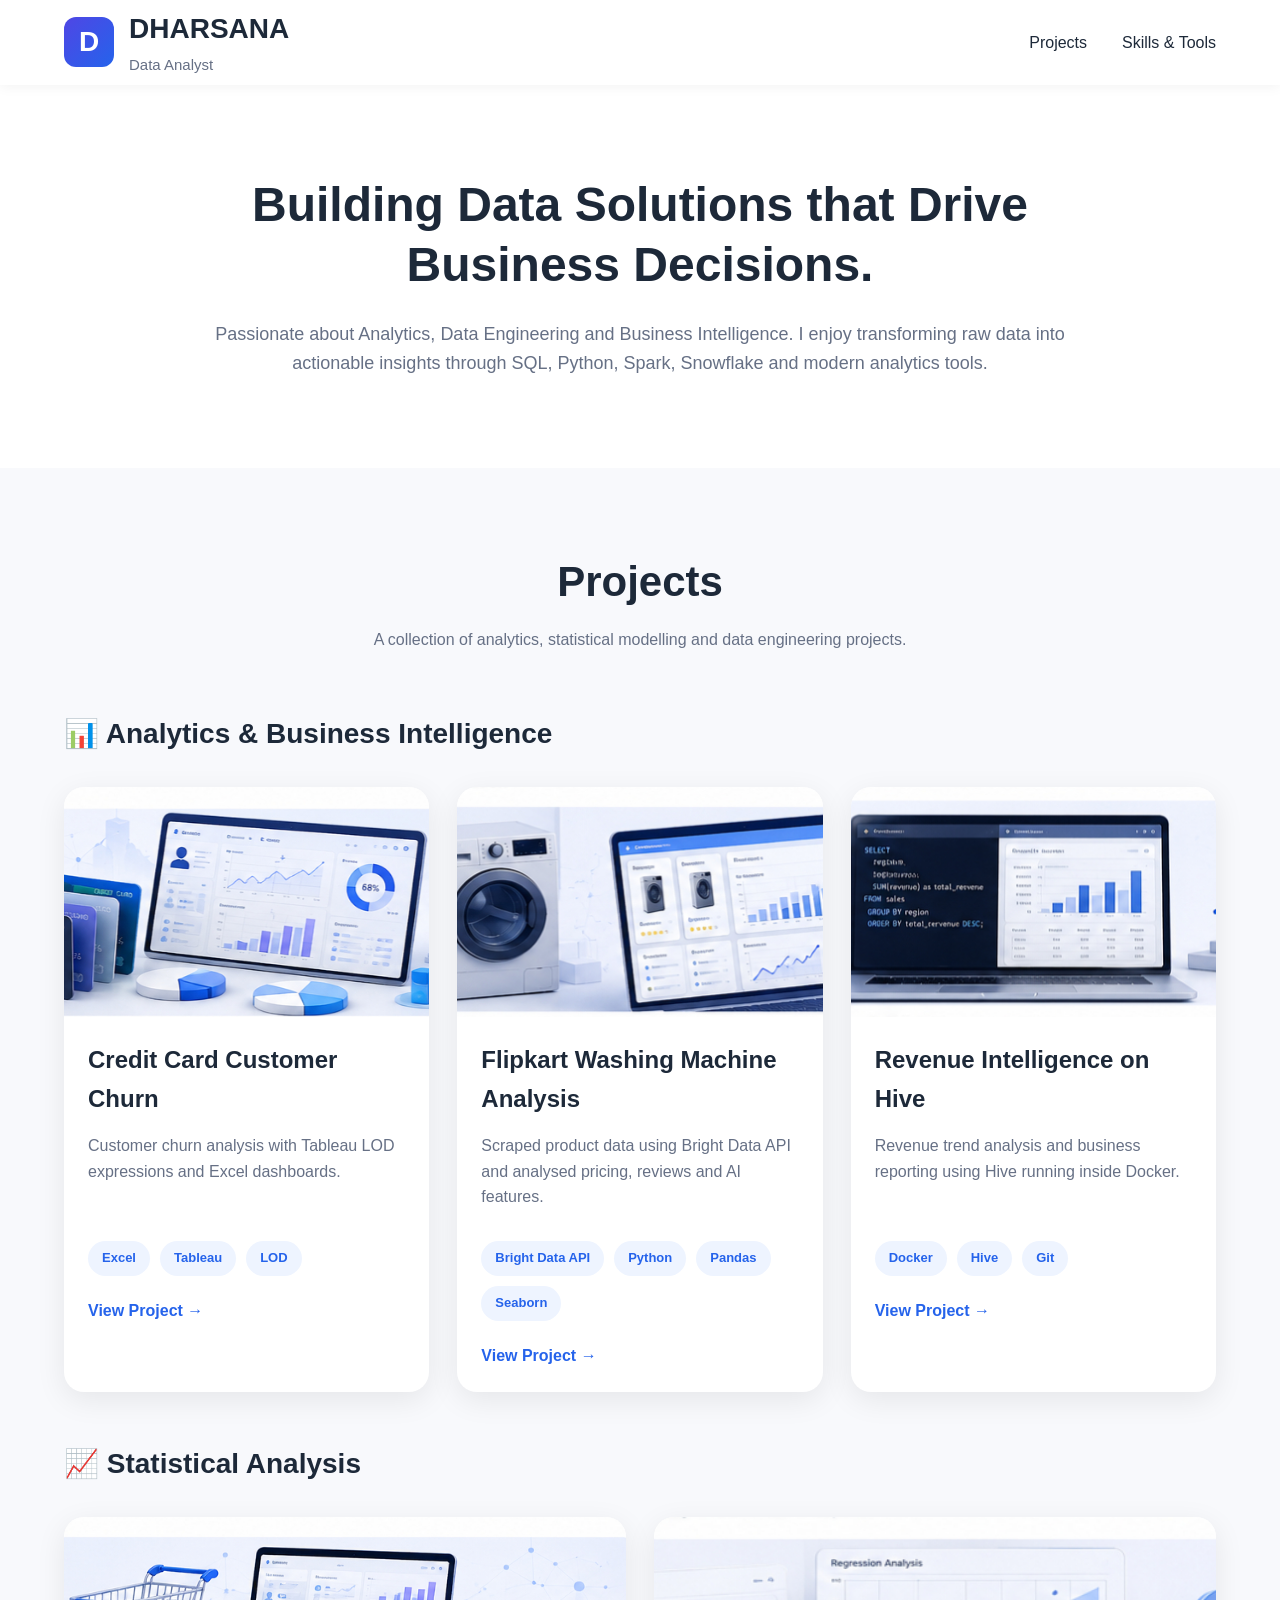
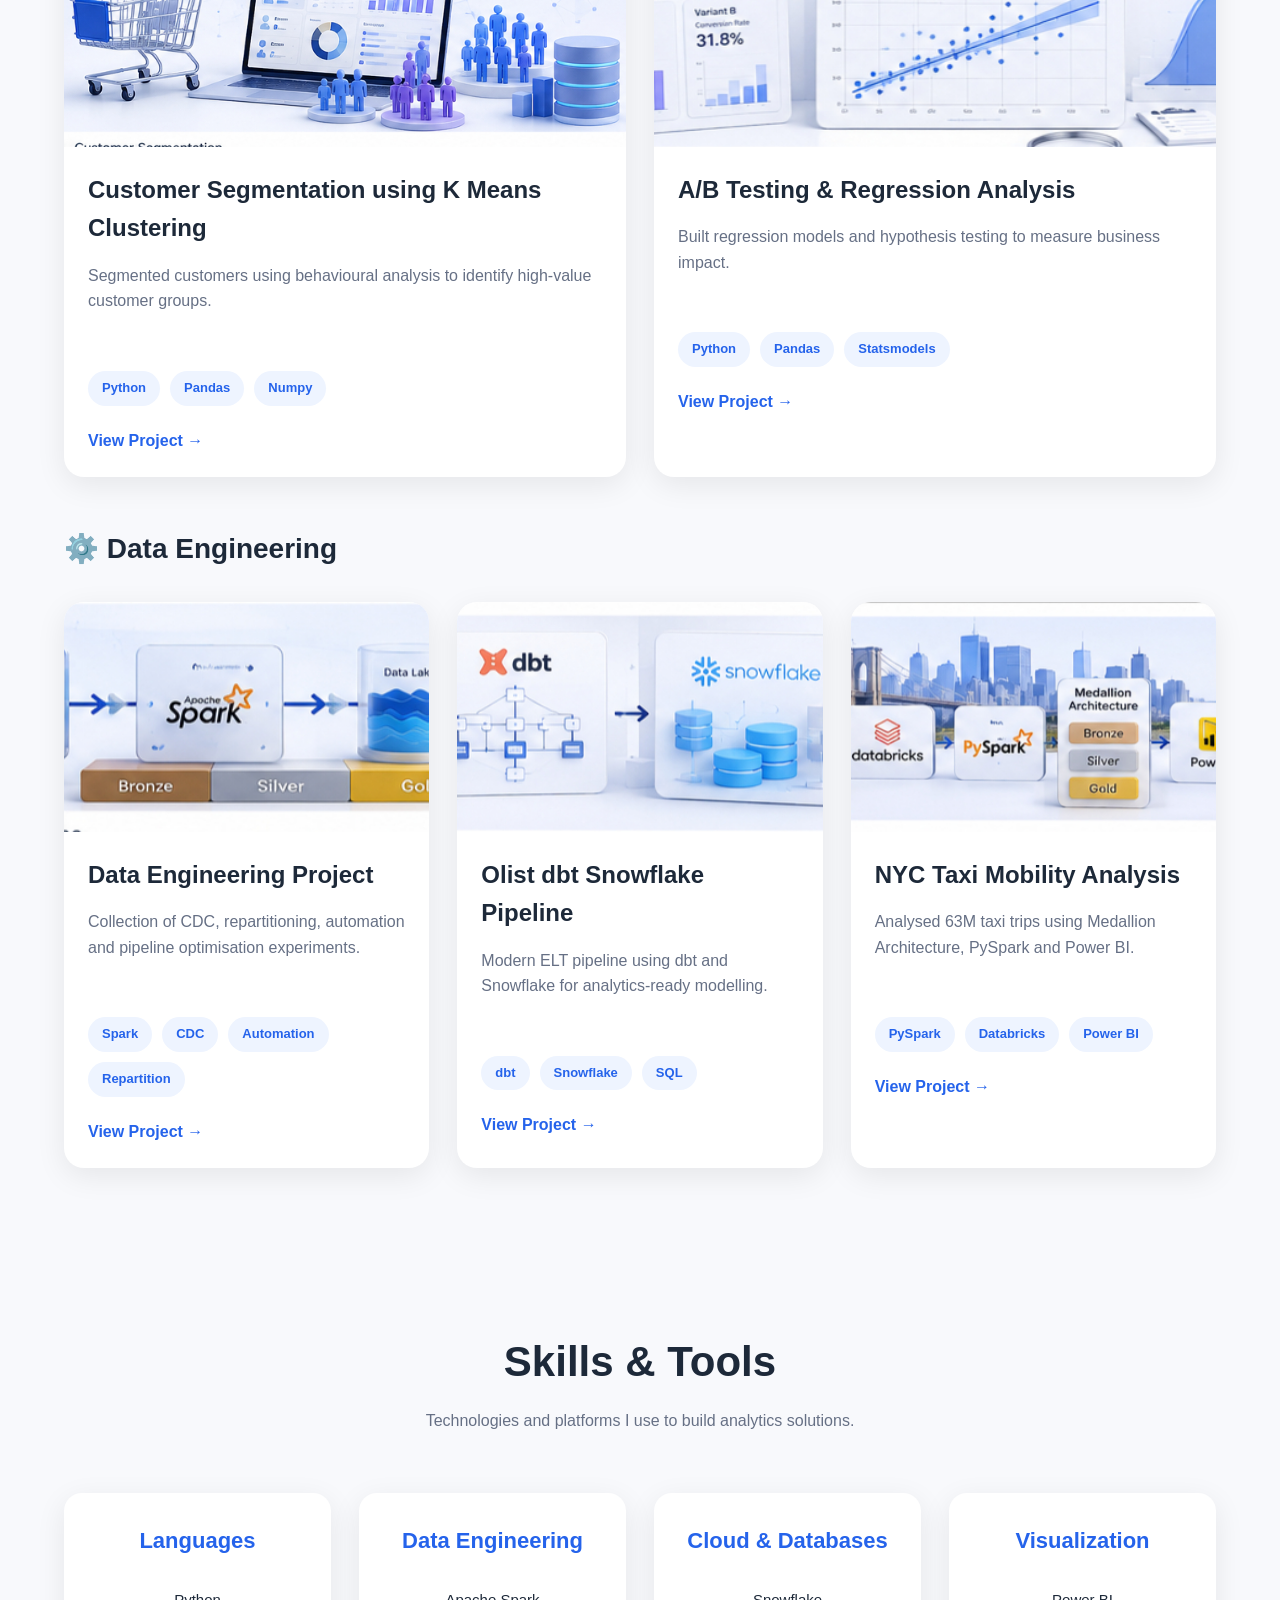
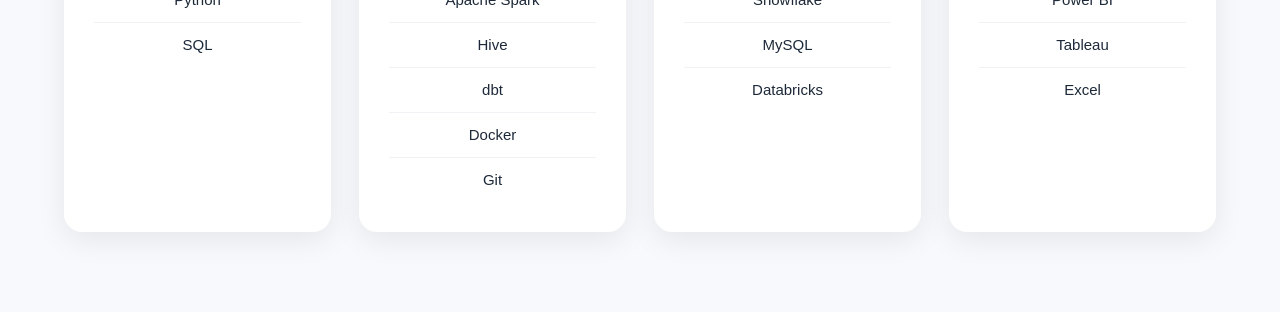
==== commit e13370c7: "Fix HTML formatting and remove duplicates" ====
--- a/index.html
+++ b/index.html
@@ -109,14 +109,142 @@
 
             <div class="project-grid">
 
-
+                <div class="card">
+
+                    <img src="assets/credit-card.jpeg">
+
+                    <div class="card-content">
+
+                        <h3>Credit Card Customer Churn</h3>
+
+                        <p>
+
+                            Customer churn analysis with Tableau LOD expressions
+
+                            and Excel dashboards.
+
+                        </p>
+
+                        <div class="badges">
+
+                            <span>Excel</span>
+
+                            <span>Tableau</span>
+
+                            <span>LOD</span>
+
+                        </div>
+
+                        <a href="https://github.com/dharsana2025/Credit-Card-Customer-Churn-Analysis"
+                            target="_blank">
+
+                            View Project →
+
+                        </a>
+
+                    </div>
+
+                </div>
+
+
+                <div class="card">
+
+                    <img src="assets/flipkart.jpeg">
+
+                    <div class="card-content">
+
+                        <h3>Flipkart Washing Machine Analysis</h3>
+
+                        <p>
+
+                            Scraped product data using Bright Data API
+
+                            and analysed pricing, reviews and AI features.
+
+                        </p>
+
+                        <div class="badges">
+
+                            <span>Bright Data API</span>
+
+                            <span>Python</span>
+
+                            <span>Pandas</span>
+
+                            <span>Seaborn</span>
+
+                        </div>
+
+                        <a href="https://github.com/dharsana2025/flipkart-washing-machine-brand-analysis"
+                            target="_blank">
+
+                            View Project →
+
+                        </a>
+
+                    </div>
+
+                </div>
+
+
+                <div class="card">
+
+                    <img src="assets/hive.jpeg">
+
+                    <div class="card-content">
+
+                        <h3>Revenue Intelligence on Hive</h3>
+
+                        <p>
+
+                            Revenue trend analysis and business reporting
+
+                            using Hive running inside Docker.
+
+                        </p>
+
+                        <div class="badges">
+
+                            <span>Docker</span>
+
+                            <span>Hive</span>
+
+                            <span>Git</span>
+
+                        </div>
+
+                        <a href="https://github.com/dharsana2025/Revenue-Intelligence-Analysis-on-Hive"
+                            target="_blank">
+
+                            View Project →
+
+                        </a>
+
+                    </div>
+
+                </div>
+
+            </div>
+
+
+
+            <!-- Statistics -->
+
+            <h3 class="category-title">
+
+                📈 Statistical Analysis
+
+            </h3>
+
+            <div class="project-grid">
+                
                 <div class="card">
 
                     <img src="assets/customer-segmentation.jpeg">
 
                     <div class="card-content">
 
-                        <h3>Customer Segmentation</h3>
+                        <h3>Customer Segmentation using K Means Clustering</h3>
 
                         <p>
 
@@ -130,313 +258,181 @@
 
                             <span>Python</span>
 
+                            <span>Pandas</span>
+                            
+                            <span>Numpy</span>
+
+                        </div>
+
+                        <a href="https://github.com/dharsana2025/Customer-Segmentation"
+                            target="_blank">
+
+                            View Project →
+
+                        </a>
+
+                    </div>
+
+                </div>
+
+                <div class="card">
+
+                    <img src="assets/statistics.jpeg">
+
+                    <div class="card-content">
+
+                        <h3>A/B Testing & Regression Analysis</h3>
+
+                        <p>
+
+                            Built regression models and hypothesis testing
+
+                            to measure business impact.
+
+                        </p>
+
+                        <div class="badges">
+
+                            <span>Python</span>
+
+                            <span>Pandas</span>
+
+                            <span>Statsmodels</span>
+
+                        </div>
+
+                        <a href="https://github.com/dharsana2025/ab-testing-regression-analysis"
+                            target="_blank">
+
+                            View Project →
+
+                        </a>
+
+                    </div>
+
+                </div>
+
+            </div>
+
+
+
+            <!-- Engineering -->
+
+            <h3 class="category-title">
+
+                ⚙️ Data Engineering
+
+            </h3>
+
+            <div class="project-grid">
+
+
+                <div class="card">
+
+                    <img src="assets/data-engineering.jpeg">
+
+                    <div class="card-content">
+
+                        <h3>Data Engineering Project</h3>
+
+                        <p>
+
+                            Collection of CDC, repartitioning,
+
+                            automation and pipeline optimisation experiments.
+
+                        </p>
+
+                        <div class="badges">
+
+                            <span>Spark</span>
+
+                            <span>CDC</span>
+
+                            <span>Automation</span>
+
+                            <span>Repartition</span>
+
+                        </div>
+
+                        <a href="https://github.com/dharsana2025/data_engineering_project"
+                            target="_blank">
+
+                            View Project →
+
+                        </a>
+
+                    </div>
+
+                </div>
+
+
+
+                <div class="card">
+
+                    <img src="assets/dbt.jpeg">
+
+                    <div class="card-content">
+
+                        <h3>Olist dbt Snowflake Pipeline</h3>
+
+                        <p>
+
+                            Modern ELT pipeline using dbt and Snowflake
+
+                            for analytics-ready modelling.
+
+                        </p>
+
+                        <div class="badges">
+
+                            <span>dbt</span>
+
+                            <span>Snowflake</span>
+
                             <span>SQL</span>
 
+                        </div>
+
+                        <a href="https://github.com/dharsana2025/olist_dbt_snowflake_pipeline"
+                            target="_blank">
+
+                            View Project →
+
+                        </a>
+
+                    </div>
+
+                </div>
+
+
+
+                <div class="card">
+
+                    <img src="assets/nyc.jpeg">
+
+                    <div class="card-content">
+
+                        <h3>NYC Taxi Mobility Analysis</h3>
+
+                        <p>
+
+                            Analysed 63M taxi trips using Medallion Architecture,
+
+                            PySpark and Power BI.
+
+                        </p>
+
+                        <div class="badges">
+
                             <span>PySpark</span>
 
+                            <span>Databricks</span>
+
                             <span>Power BI</span>
 
                         </div>
 
-                        <a href="https://github.com/dharsana2025/Customer-Segmentation"
-                            target="_blank">
-
-                            View Project →
-
-                        </a>
-
-                    </div>
-
-                </div>
-
-
-                <div class="card">
-
-                    <img src="assets/credit-card.jpeg">
-
-                    <div class="card-content">
-
-                        <h3>Credit Card Customer Churn</h3>
-
-                        <p>
-
-                            Customer churn analysis with Tableau LOD expressions
-
-                            and Excel dashboards.
-
-                        </p>
-
-                        <div class="badges">
-
-                            <span>Excel</span>
-
-                            <span>Tableau</span>
-
-                            <span>LOD</span>
-
-                        </div>
-
-                        <a href="https://github.com/dharsana2025/Credit-Card-Customer-Churn-Analysis"
-                            target="_blank">
-
-                            View Project →
-
-                        </a>
-
-                    </div>
-
-                </div>
-
-
-                <div class="card">
-
-                    <img src="assets/flipkart.jpeg">
-
-                    <div class="card-content">
-
-                        <h3>Flipkart Washing Machine Analysis</h3>
-
-                        <p>
-
-                            Scraped product data using Bright Data API
-
-                            and analysed pricing, reviews and AI features.
-
-                        </p>
-
-                        <div class="badges">
-
-                            <span>Bright Data API</span>
-
-                            <span>Python</span>
-
-                            <span>Pandas</span>
-
-                            <span>Seaborn</span>
-
-                        </div>
-
-                        <a href="https://github.com/dharsana2025/flipkart-washing-machine-brand-analysis"
-                            target="_blank">
-
-                            View Project →
-
-                        </a>
-
-                    </div>
-
-                </div>
-
-
-                <div class="card">
-
-                    <img src="assets/hive.jpeg">
-
-                    <div class="card-content">
-
-                        <h3>Revenue Intelligence on Hive</h3>
-
-                        <p>
-
-                            Revenue trend analysis and business reporting
-
-                            using Hive running inside Docker.
-
-                        </p>
-
-                        <div class="badges">
-
-                            <span>Docker</span>
-
-                            <span>Hive</span>
-
-                            <span>Git</span>
-
-                        </div>
-
-                        <a href="https://github.com/dharsana2025/Revenue-Intelligence-Analysis-on-Hive"
-                            target="_blank">
-
-                            View Project →
-
-                        </a>
-
-                    </div>
-
-                </div>
-
-            </div>
-
-
-
-            <!-- Statistics -->
-
-            <h3 class="category-title">
-
-                📈 Statistical Analysis
-
-            </h3>
-
-            <div class="project-grid">
-
-                <div class="card">
-
-                    <img src="assets/statistics.jpeg">
-
-                    <div class="card-content">
-
-                        <h3>A/B Testing & Regression Analysis</h3>
-
-                        <p>
-
-                            Built regression models and hypothesis testing
-
-                            to measure business impact.
-
-                        </p>
-
-                        <div class="badges">
-
-                            <span>Python</span>
-
-                            <span>Pandas</span>
-
-                            <span>Statsmodels</span>
-
-                        </div>
-
-                        <a href="https://github.com/dharsana2025/ab-testing-regression-analysis"
-                            target="_blank">
-
-                            View Project →
-
-                        </a>
-
-                    </div>
-
-                </div>
-
-            </div>
-
-
-
-            <!-- Engineering -->
-
-            <h3 class="category-title">
-
-                ⚙️ Data Engineering
-
-            </h3>
-
-            <div class="project-grid">
-
-
-                <div class="card">
-
-                    <img src="assets/data-engineering.jpeg">
-
-                    <div class="card-content">
-
-                        <h3>Data Engineering Project</h3>
-
-                        <p>
-
-                            Collection of CDC, repartitioning,
-
-                            automation and pipeline optimisation experiments.
-
-                        </p>
-
-                        <div class="badges">
-
-                            <span>Spark</span>
-
-                            <span>CDC</span>
-
-                            <span>Automation</span>
-
-                            <span>Repartition</span>
-
-                        </div>
-
-                        <a href="https://github.com/dharsana2025/data_engineering_project"
-                            target="_blank">
-
-                            View Project →
-
-                        </a>
-
-                    </div>
-
-                </div>
-
-
-
-                <div class="card">
-
-                    <img src="assets/dbt.jpeg">
-
-                    <div class="card-content">
-
-                        <h3>Olist dbt Snowflake Pipeline</h3>
-
-                        <p>
-
-                            Modern ELT pipeline using dbt and Snowflake
-
-                            for analytics-ready modelling.
-
-                        </p>
-
-                        <div class="badges">
-
-                            <span>dbt</span>
-
-                            <span>Snowflake</span>
-
-                            <span>SQL</span>
-
-                        </div>
-
-                        <a href="https://github.com/dharsana2025/olist_dbt_snowflake_pipeline"
-                            target="_blank">
-
-                            View Project →
-
-                        </a>
-
-                    </div>
-
-                </div>
-
-
-
-                <div class="card">
-
-                    <img src="assets/nyc.jpeg">
-
-                    <div class="card-content">
-
-                        <h3>NYC Taxi Mobility Analysis</h3>
-
-                        <p>
-
-                            Analysed 63M taxi trips using Medallion Architecture,
-
-                            PySpark and Power BI.
-
-                        </p>
-
-                        <div class="badges">
-
-                            <span>PySpark</span>
-
-                            <span>Databricks</span>
-
-                            <span>Power BI</span>
-
-                        </div>
-
                         <a href="https://github.com/dharsana2025/NYC-taxi-mobility-analysis"
                             target="_blank">
 
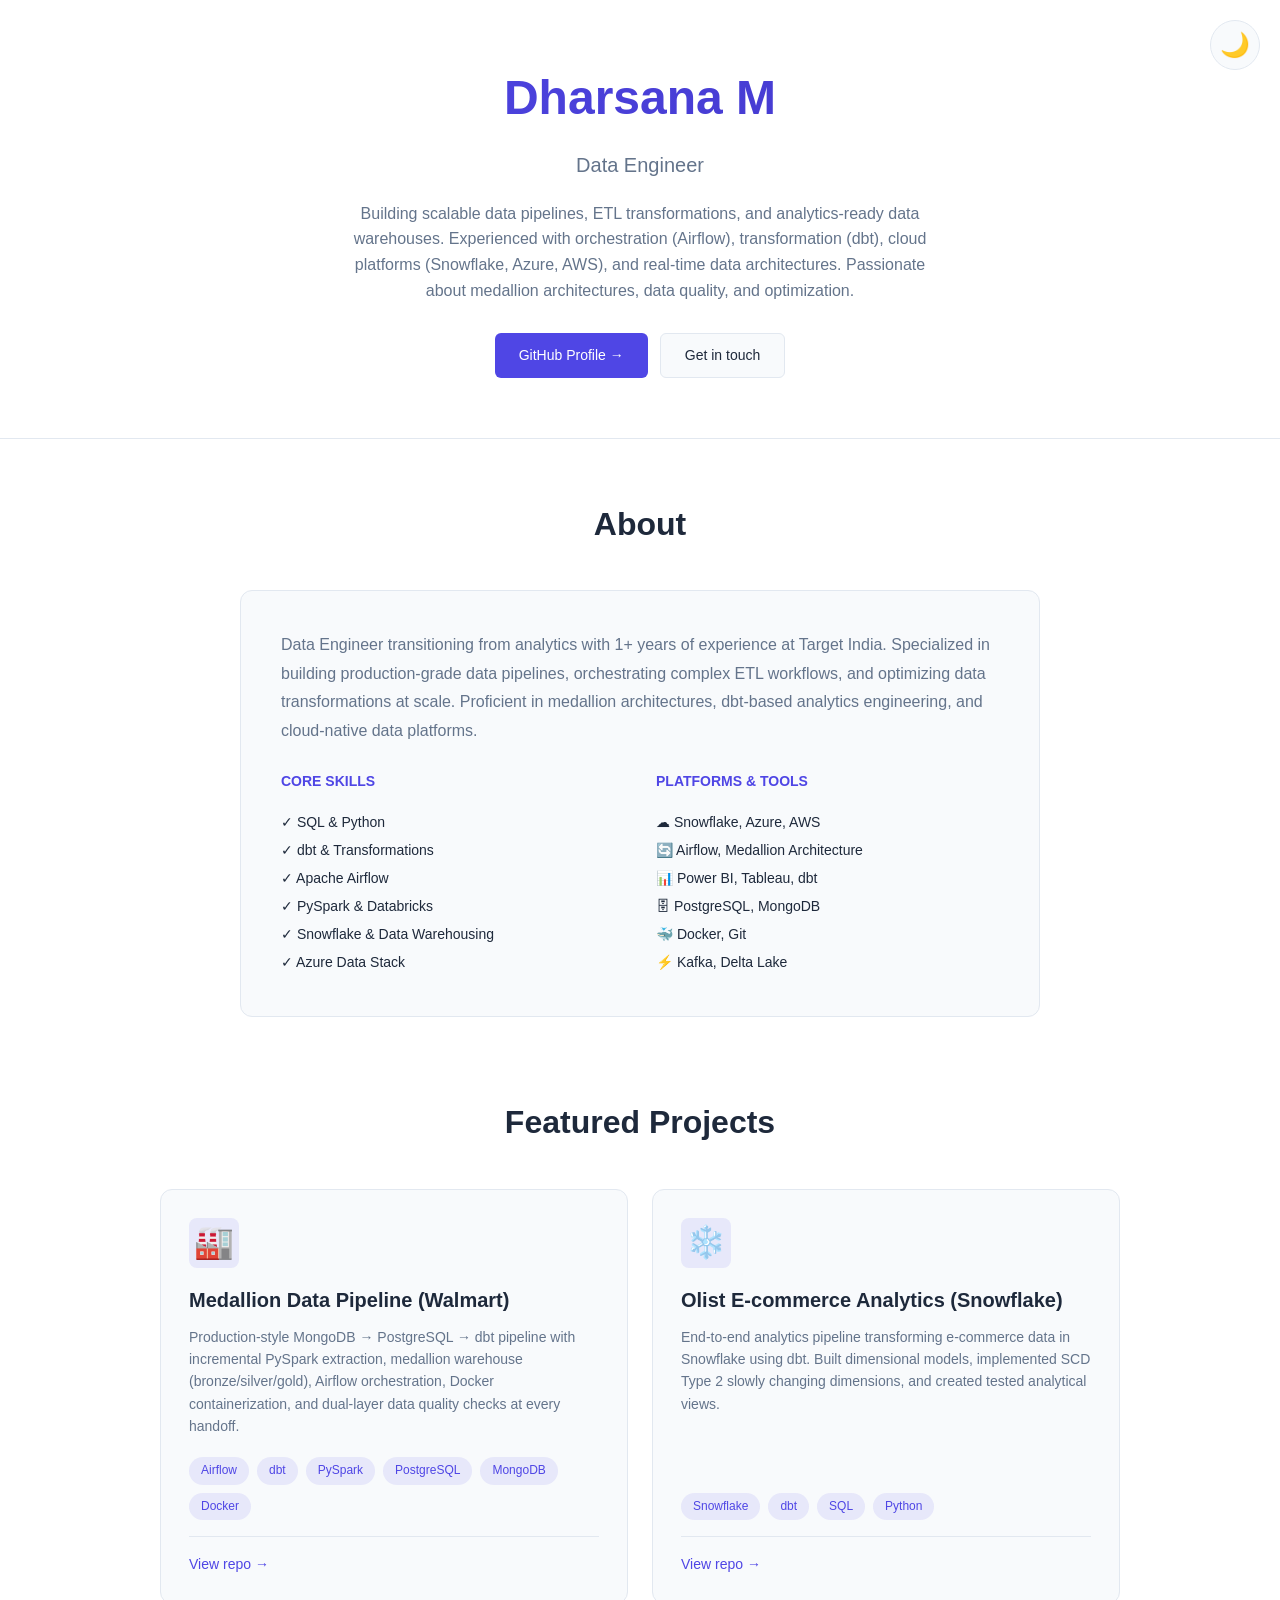
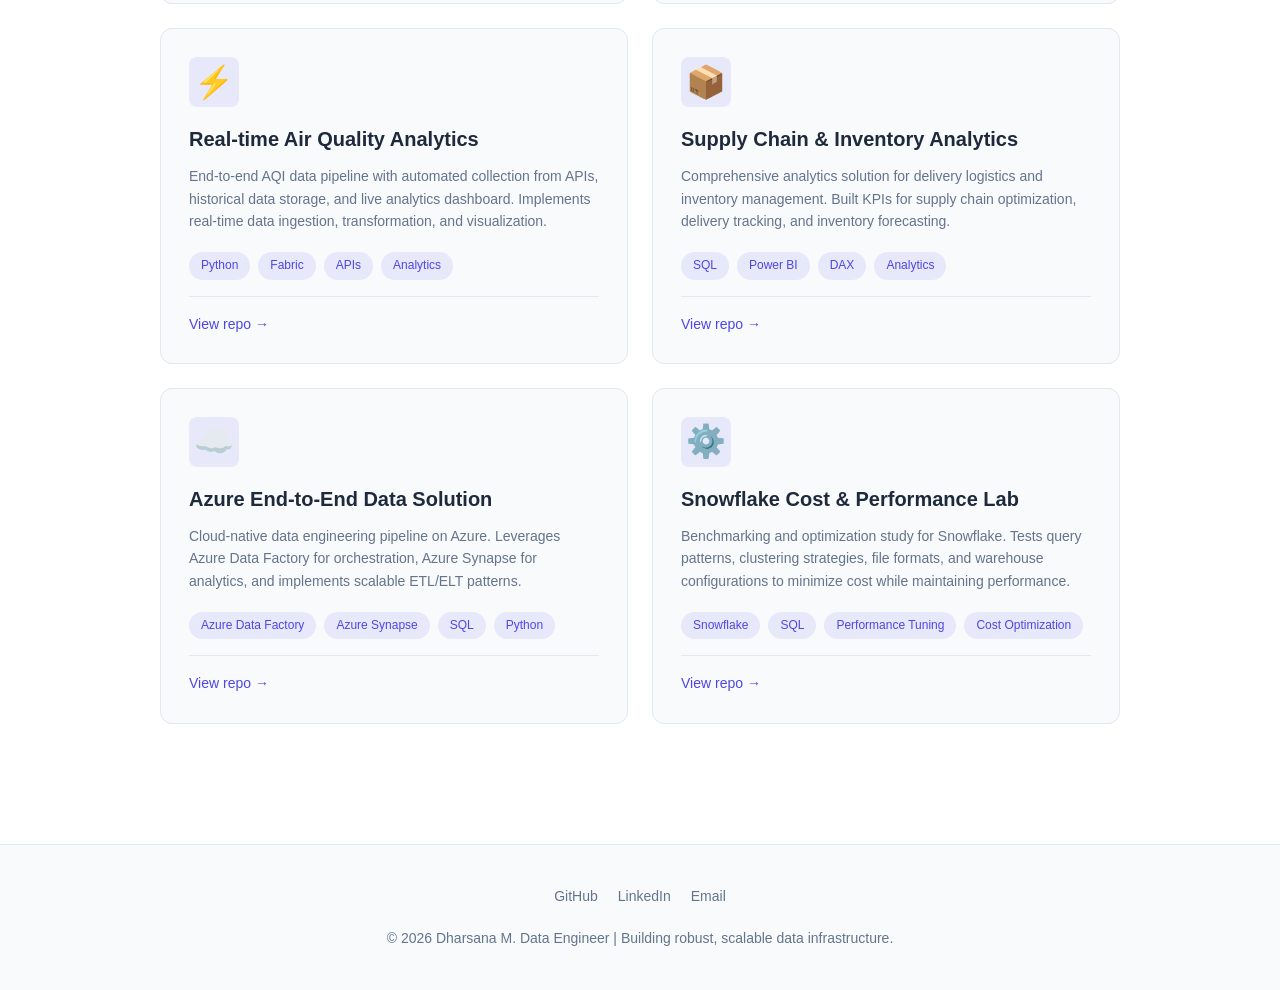
==== commit 7e08354e: "Rename portfolio.html to index.html" ====
--- a/index.html
+++ b/index.html
@@ -1,535 +1,554 @@
-<!DOCTYPE html>
-<html lang="en">
-
-<head>
-    <meta charset="UTF-8">
-    <meta name="viewport" content="width=device-width, initial-scale=1.0">
-
-    <title>Dharsana | Data Analyst Portfolio</title>
-
-    <meta name="description"
-        content="Portfolio of Dharsana showcasing Data Analytics, Data Engineering and Business Intelligence projects.">
-
-    <link rel="preconnect" href="https://fonts.googleapis.com">
-    <link rel="preconnect" href="https://fonts.gstatic.com" crossorigin>
-
-    <link href="https://fonts.googleapis.com/css2?family=Poppins:wght@300;400;500;600;700&display=swap"
-        rel="stylesheet">
-
-    <link rel="stylesheet" href="style.css">
-</head>
-
-<body>
-
-    <!-- ================= NAVBAR ================= -->
-
-    <header>
-
-        <div class="container navbar">
-
-            <div class="logo">
-
-                <div class="logo-box">D</div>
-
-                <div>
-
-                    <h2>DHARSANA</h2>
-
-                    <span>Data Analyst</span>
-
-                </div>
-
-            </div>
-
-            <nav>
-
-                <a href="#projects">Projects</a>
-
-                <a href="#skills">Skills & Tools</a>
-
-            </nav>
-
-        </div>
-
-    </header>
-
-
-    <!-- ================= HERO ================= -->
-
-    <section class="hero">
-
-        <div class="container">
-
-            <h1>Building Data Solutions that Drive Business Decisions.</h1>
-
-            <p>
-
-                Passionate about Analytics, Data Engineering and Business Intelligence.
-
-                I enjoy transforming raw data into actionable insights through SQL,
-
-                Python, Spark, Snowflake and modern analytics tools.
-
-            </p>
-
-        </div>
-
-    </section>
-
-
-    <!-- ================= PROJECTS ================= -->
-
-    <section id="projects">
-
-        <div class="container">
-
-            <div class="section-title">
-
-                <h2>Projects</h2>
-
-                <p>
-
-                    A collection of analytics, statistical modelling and
-
-                    data engineering projects.
-
-                </p>
-
-            </div>
-
-
-
-            <!-- Analytics -->
-
-            <h3 class="category-title">
-
-                📊 Analytics & Business Intelligence
-
-            </h3>
-
-            <div class="project-grid">
-
-                <div class="card">
-
-                    <img src="assets/credit-card.jpeg">
-
-                    <div class="card-content">
-
-                        <h3>Credit Card Customer Churn</h3>
-
-                        <p>
-
-                            Customer churn analysis with Tableau LOD expressions
-
-                            and Excel dashboards.
-
-                        </p>
-
-                        <div class="badges">
-
-                            <span>Excel</span>
-
-                            <span>Tableau</span>
-
-                            <span>LOD</span>
-
-                        </div>
-
-                        <a href="https://github.com/dharsana2025/Credit-Card-Customer-Churn-Analysis"
-                            target="_blank">
-
-                            View Project →
-
-                        </a>
-
-                    </div>
-
-                </div>
-
-
-                <div class="card">
-
-                    <img src="assets/flipkart.jpeg">
-
-                    <div class="card-content">
-
-                        <h3>Flipkart Washing Machine Analysis</h3>
-
-                        <p>
-
-                            Scraped product data using Bright Data API
-
-                            and analysed pricing, reviews and AI features.
-
-                        </p>
-
-                        <div class="badges">
-
-                            <span>Bright Data API</span>
-
-                            <span>Python</span>
-
-                            <span>Pandas</span>
-
-                            <span>Seaborn</span>
-
-                        </div>
-
-                        <a href="https://github.com/dharsana2025/flipkart-washing-machine-brand-analysis"
-                            target="_blank">
-
-                            View Project →
-
-                        </a>
-
-                    </div>
-
-                </div>
-
-
-                <div class="card">
-
-                    <img src="assets/hive.jpeg">
-
-                    <div class="card-content">
-
-                        <h3>Revenue Intelligence on Hive</h3>
-
-                        <p>
-
-                            Revenue trend analysis and business reporting
-
-                            using Hive running inside Docker.
-
-                        </p>
-
-                        <div class="badges">
-
-                            <span>Docker</span>
-
-                            <span>Hive</span>
-
-                            <span>Git</span>
-
-                        </div>
-
-                        <a href="https://github.com/dharsana2025/Revenue-Intelligence-Analysis-on-Hive"
-                            target="_blank">
-
-                            View Project →
-
-                        </a>
-
-                    </div>
-
-                </div>
-
-            </div>
-
-
-
-            <!-- Statistics -->
-
-            <h3 class="category-title">
-
-                📈 Statistical Analysis
-
-            </h3>
-
-            <div class="project-grid">
-                
-                <div class="card">
-
-                    <img src="assets/customer-segmentation.jpeg">
-
-                    <div class="card-content">
-
-                        <h3>Customer Segmentation using K Means Clustering</h3>
-
-                        <p>
-
-                            Segmented customers using behavioural analysis
-
-                            to identify high-value customer groups.
-
-                        </p>
-
-                        <div class="badges">
-
-                            <span>Python</span>
-
-                            <span>Pandas</span>
-                            
-                            <span>Numpy</span>
-
-                        </div>
-
-                        <a href="https://github.com/dharsana2025/Customer-Segmentation"
-                            target="_blank">
-
-                            View Project →
-
-                        </a>
-
-                    </div>
-
-                </div>
-
-                <div class="card">
-
-                    <img src="assets/statistics.jpeg">
-
-                    <div class="card-content">
-
-                        <h3>A/B Testing & Regression Analysis</h3>
-
-                        <p>
-
-                            Built regression models and hypothesis testing
-
-                            to measure business impact.
-
-                        </p>
-
-                        <div class="badges">
-
-                            <span>Python</span>
-
-                            <span>Pandas</span>
-
-                            <span>Statsmodels</span>
-
-                        </div>
-
-                        <a href="https://github.com/dharsana2025/ab-testing-regression-analysis"
-                            target="_blank">
-
-                            View Project →
-
-                        </a>
-
-                    </div>
-
-                </div>
-
-            </div>
-
-
-
-            <!-- Engineering -->
-
-            <h3 class="category-title">
-
-                ⚙️ Data Engineering
-
-            </h3>
-
-            <div class="project-grid">
-
-
-                <div class="card">
-
-                    <img src="assets/data-engineering.jpeg">
-
-                    <div class="card-content">
-
-                        <h3>Data Engineering Project</h3>
-
-                        <p>
-
-                            Collection of CDC, repartitioning,
-
-                            automation and pipeline optimisation experiments.
-
-                        </p>
-
-                        <div class="badges">
-
-                            <span>Spark</span>
-
-                            <span>CDC</span>
-
-                            <span>Automation</span>
-
-                            <span>Repartition</span>
-
-                        </div>
-
-                        <a href="https://github.com/dharsana2025/data_engineering_project"
-                            target="_blank">
-
-                            View Project →
-
-                        </a>
-
-                    </div>
-
-                </div>
-
-
-
-                <div class="card">
-
-                    <img src="assets/dbt.jpeg">
-
-                    <div class="card-content">
-
-                        <h3>Olist dbt Snowflake Pipeline</h3>
-
-                        <p>
-
-                            Modern ELT pipeline using dbt and Snowflake
-
-                            for analytics-ready modelling.
-
-                        </p>
-
-                        <div class="badges">
-
-                            <span>dbt</span>
-
-                            <span>Snowflake</span>
-
-                            <span>SQL</span>
-
-                        </div>
-
-                        <a href="https://github.com/dharsana2025/olist_dbt_snowflake_pipeline"
-                            target="_blank">
-
-                            View Project →
-
-                        </a>
-
-                    </div>
-
-                </div>
-
-
-
-                <div class="card">
-
-                    <img src="assets/nyc.jpeg">
-
-                    <div class="card-content">
-
-                        <h3>NYC Taxi Mobility Analysis</h3>
-
-                        <p>
-
-                            Analysed 63M taxi trips using Medallion Architecture,
-
-                            PySpark and Power BI.
-
-                        </p>
-
-                        <div class="badges">
-
-                            <span>PySpark</span>
-
-                            <span>Databricks</span>
-
-                            <span>Power BI</span>
-
-                        </div>
-
-                        <a href="https://github.com/dharsana2025/NYC-taxi-mobility-analysis"
-                            target="_blank">
-
-                            View Project →
-
-                        </a>
-
-                    </div>
-
-                </div>
-
-            </div>
-
-        </div>
-
-    </section>
-
-
-
-    <!-- ================= SKILLS ================= -->
-
-    <section id="skills">
-
-        <div class="container">
-
-            <div class="section-title">
-
-                <h2>Skills & Tools</h2>
-
-                <p>
-
-                    Technologies and platforms I use to build analytics solutions.
-
-                </p>
-
-            </div>
-
-
-            <div class="skills-grid">
-
-                <div class="skill-box">
-
-                    <h3>Languages</h3>
-
-                    <p>Python</p>
-
-                    <p>SQL</p>
-
-                </div>
-
-                <div class="skill-box">
-
-                    <h3>Data Engineering</h3>
-
-                    <p>Apache Spark</p>
-
-                    <p>Hive</p>
-
-                    <p>dbt</p>
-
-                    <p>Docker</p>
-
-                    <p>Git</p>
-
-                </div>
-
-                <div class="skill-box">
-
-                    <h3>Cloud & Databases</h3>
-
-                    <p>Snowflake</p>
-
-                    <p>MySQL</p>
-
-                    <p>Databricks</p>
-
-                </div>
-
-                <div class="skill-box">
-
-                    <h3>Visualization</h3>
-
-                    <p>Power BI</p>
-
-                    <p>Tableau</p>
-
-                    <p>Excel</p>
-
-                </div>
-
-            </div>
-
-        </div>
-
-    </section>
-
-
-</body>
-
-</html>
+<!DOCTYPE html>
+<html lang="en">
+<head>
+    <meta charset="UTF-8">
+    <meta name="viewport" content="width=device-width, initial-scale=1.0">
+    <title>Dharsana M - Data Engineer</title>
+    <link rel="icon" type="image/svg+xml" href="data:image/svg+xml,<svg xmlns='http://www.w3.org/2000/svg' viewBox='0 0 100 100'><text y='75' font-size='75' font-weight='bold' fill='%234f46e5'>D</text></svg>">
+    <style>
+        * {
+            margin: 0;
+            padding: 0;
+            box-sizing: border-box;
+        }
+
+        :root {
+            --primary: #4f46e5;
+            --primary-dark: #4338ca;
+            --bg-light: #ffffff;
+            --bg-dark: #0f172a;
+            --text-light: #1e293b;
+            --text-light-secondary: #64748b;
+            --text-dark: #f1f5f9;
+            --text-dark-secondary: #cbd5e1;
+            --border-light: #e2e8f0;
+            --border-dark: #1e293b;
+            --card-light: #f8fafc;
+            --card-dark: #1e293b;
+        }
+
+        body {
+            font-family: -apple-system, BlinkMacSystemFont, 'Segoe UI', Roboto, 'Helvetica Neue', Arial, sans-serif;
+            background-color: var(--bg-light);
+            color: var(--text-light);
+            line-height: 1.6;
+            transition: background-color 0.3s, color 0.3s;
+        }
+
+        body.dark-mode {
+            background-color: var(--bg-dark);
+            color: var(--text-dark);
+        }
+
+        header {
+            padding: 60px 20px;
+            text-align: center;
+            border-bottom: 1px solid var(--border-light);
+        }
+
+        body.dark-mode header {
+            border-bottom-color: var(--border-dark);
+        }
+
+        .header-content {
+            max-width: 800px;
+            margin: 0 auto;
+        }
+
+        h1 {
+            font-size: 48px;
+            font-weight: 700;
+            margin-bottom: 12px;
+            background: linear-gradient(135deg, var(--primary), var(--primary-dark));
+            -webkit-background-clip: text;
+            -webkit-text-fill-color: transparent;
+            background-clip: text;
+        }
+
+        .subtitle {
+            font-size: 20px;
+            color: var(--text-light-secondary);
+            margin-bottom: 20px;
+        }
+
+        body.dark-mode .subtitle {
+            color: var(--text-dark-secondary);
+        }
+
+        .intro {
+            font-size: 16px;
+            max-width: 600px;
+            margin: 0 auto 30px;
+            color: var(--text-light-secondary);
+        }
+
+        body.dark-mode .intro {
+            color: var(--text-dark-secondary);
+        }
+
+        .cta-buttons {
+            display: flex;
+            gap: 12px;
+            justify-content: center;
+            flex-wrap: wrap;
+        }
+
+        .btn {
+            padding: 10px 24px;
+            border-radius: 6px;
+            text-decoration: none;
+            font-size: 14px;
+            font-weight: 500;
+            transition: all 0.3s;
+            border: none;
+            cursor: pointer;
+            display: inline-flex;
+            align-items: center;
+            gap: 8px;
+        }
+
+        .btn-primary {
+            background-color: var(--primary);
+            color: white;
+        }
+
+        .btn-primary:hover {
+            background-color: var(--primary-dark);
+            transform: translateY(-2px);
+        }
+
+        .btn-secondary {
+            background-color: var(--card-light);
+            color: var(--text-light);
+            border: 1px solid var(--border-light);
+        }
+
+        body.dark-mode .btn-secondary {
+            background-color: var(--card-dark);
+            color: var(--text-dark);
+            border-color: var(--border-dark);
+        }
+
+        .btn-secondary:hover {
+            border-color: var(--primary);
+            color: var(--primary);
+        }
+
+        .theme-toggle {
+            position: fixed;
+            top: 20px;
+            right: 20px;
+            width: 50px;
+            height: 50px;
+            border-radius: 50%;
+            background-color: var(--card-light);
+            border: 1px solid var(--border-light);
+            cursor: pointer;
+            display: flex;
+            align-items: center;
+            justify-content: center;
+            font-size: 24px;
+            transition: all 0.3s;
+            z-index: 100;
+        }
+
+        body.dark-mode .theme-toggle {
+            background-color: var(--card-dark);
+            border-color: var(--border-dark);
+        }
+
+        .theme-toggle:hover {
+            background-color: var(--primary);
+            border-color: var(--primary);
+            color: white;
+            transform: scale(1.1);
+        }
+
+        main {
+            max-width: 1000px;
+            margin: 0 auto;
+            padding: 60px 20px;
+        }
+
+        .section-title {
+            font-size: 32px;
+            font-weight: 700;
+            margin-bottom: 40px;
+            text-align: center;
+        }
+
+        .projects-grid {
+            display: grid;
+            grid-template-columns: repeat(auto-fit, minmax(320px, 1fr));
+            gap: 24px;
+            margin-bottom: 60px;
+        }
+
+        .project-card {
+            background-color: var(--card-light);
+            border: 1px solid var(--border-light);
+            border-radius: 12px;
+            padding: 28px;
+            transition: all 0.3s;
+            display: flex;
+            flex-direction: column;
+        }
+
+        body.dark-mode .project-card {
+            background-color: var(--card-dark);
+            border-color: var(--border-dark);
+        }
+
+        .project-card:hover {
+            border-color: var(--primary);
+            transform: translateY(-4px);
+            box-shadow: 0 12px 24px rgba(79, 70, 229, 0.1);
+        }
+
+        body.dark-mode .project-card:hover {
+            box-shadow: 0 12px 24px rgba(79, 70, 229, 0.2);
+        }
+
+        .project-icon {
+            font-size: 32px;
+            margin-bottom: 16px;
+            width: 50px;
+            height: 50px;
+            display: flex;
+            align-items: center;
+            justify-content: center;
+            background-color: rgba(79, 70, 229, 0.1);
+            border-radius: 8px;
+            color: var(--primary);
+        }
+
+        .project-title {
+            font-size: 20px;
+            font-weight: 600;
+            margin-bottom: 10px;
+        }
+
+        .project-description {
+            font-size: 14px;
+            color: var(--text-light-secondary);
+            margin-bottom: 20px;
+            flex-grow: 1;
+        }
+
+        body.dark-mode .project-description {
+            color: var(--text-dark-secondary);
+        }
+
+        .tech-stack {
+            display: flex;
+            flex-wrap: wrap;
+            gap: 8px;
+            margin-bottom: 16px;
+        }
+
+        .tech-badge {
+            background-color: rgba(79, 70, 229, 0.1);
+            color: var(--primary);
+            padding: 4px 12px;
+            border-radius: 20px;
+            font-size: 12px;
+            font-weight: 500;
+        }
+
+        .project-links {
+            display: flex;
+            gap: 12px;
+            padding-top: 16px;
+            border-top: 1px solid var(--border-light);
+        }
+
+        body.dark-mode .project-links {
+            border-top-color: var(--border-dark);
+        }
+
+        .project-link {
+            font-size: 14px;
+            color: var(--primary);
+            text-decoration: none;
+            font-weight: 500;
+            transition: all 0.3s;
+            display: inline-flex;
+            align-items: center;
+            gap: 4px;
+        }
+
+        .project-link:hover {
+            color: var(--primary-dark);
+            gap: 8px;
+        }
+
+        footer {
+            background-color: var(--card-light);
+            border-top: 1px solid var(--border-light);
+            padding: 40px 20px;
+            text-align: center;
+        }
+
+        body.dark-mode footer {
+            background-color: var(--card-dark);
+            border-top-color: var(--border-dark);
+        }
+
+        .footer-content {
+            max-width: 1000px;
+            margin: 0 auto;
+        }
+
+        .social-links {
+            display: flex;
+            justify-content: center;
+            gap: 20px;
+            margin-bottom: 20px;
+        }
+
+        .social-link {
+            color: var(--text-light-secondary);
+            text-decoration: none;
+            font-size: 14px;
+            transition: color 0.3s;
+        }
+
+        body.dark-mode .social-link {
+            color: var(--text-dark-secondary);
+        }
+
+        .social-link:hover {
+            color: var(--primary);
+        }
+
+        .footer-text {
+            font-size: 14px;
+            color: var(--text-light-secondary);
+        }
+
+        body.dark-mode .footer-text {
+            color: var(--text-dark-secondary);
+        }
+
+        @media (max-width: 768px) {
+            h1 {
+                font-size: 36px;
+            }
+
+            .subtitle {
+                font-size: 18px;
+            }
+
+            main {
+                padding: 40px 20px;
+            }
+
+            .section-title {
+                font-size: 24px;
+                margin-bottom: 30px;
+            }
+
+            .projects-grid {
+                grid-template-columns: 1fr;
+            }
+        }
+    </style>
+</head>
+<body>
+    <button class="theme-toggle" id="themeToggle" aria-label="Toggle dark mode">
+        <span id="themeIcon">🌙</span>
+    </button>
+
+    <header>
+        <div class="header-content">
+            <h1>Dharsana M</h1>
+            <p class="subtitle">Data Engineer</p>
+            <p class="intro">Building scalable data pipelines, ETL transformations, and analytics-ready data warehouses. Experienced with orchestration (Airflow), transformation (dbt), cloud platforms (Snowflake, Azure, AWS), and real-time data architectures. Passionate about medallion architectures, data quality, and optimization.</p>
+            <div class="cta-buttons">
+                <a href="https://github.com/dharsana2025" class="btn btn-primary">GitHub Profile →</a>
+                <a href="mailto:dharsana.analytics@gmail.com" class="btn btn-secondary">Get in touch</a>
+            </div>
+        </div>
+    </header>
+
+    <main>
+        <section style="margin-bottom: 80px;">
+            <h2 class="section-title">About</h2>
+            <div style="max-width: 800px; margin: 0 auto; background-color: var(--card-light); border-radius: 12px; padding: 40px; border: 1px solid var(--border-light);">
+                <style>
+                    body.dark-mode .about-section {
+                        background-color: var(--card-dark);
+                        border-color: var(--border-dark);
+                    }
+                </style>
+                <p style="font-size: 16px; line-height: 1.8; margin-bottom: 24px; color: var(--text-light-secondary);">
+                    Data Engineer transitioning from analytics with 1+ years of experience at Target India. Specialized in building production-grade data pipelines, orchestrating complex ETL workflows, and optimizing data transformations at scale. Proficient in medallion architectures, dbt-based analytics engineering, and cloud-native data platforms.
+                </p>
+                <div style="display: grid; grid-template-columns: 1fr 1fr; gap: 32px;">
+                    <div>
+                        <h3 style="font-size: 14px; font-weight: 600; text-transform: uppercase; color: var(--primary); margin-bottom: 16px;">Core Skills</h3>
+                        <ul style="list-style: none; font-size: 14px; line-height: 2;">
+                            <li>✓ SQL & Python</li>
+                            <li>✓ dbt & Transformations</li>
+                            <li>✓ Apache Airflow</li>
+                            <li>✓ PySpark & Databricks</li>
+                            <li>✓ Snowflake & Data Warehousing</li>
+                            <li>✓ Azure Data Stack</li>
+                        </ul>
+                    </div>
+                    <div>
+                        <h3 style="font-size: 14px; font-weight: 600; text-transform: uppercase; color: var(--primary); margin-bottom: 16px;">Platforms & Tools</h3>
+                        <ul style="list-style: none; font-size: 14px; line-height: 2;">
+                            <li>☁ Snowflake, Azure, AWS</li>
+                            <li>🔄 Airflow, Medallion Architecture</li>
+                            <li>📊 Power BI, Tableau, dbt</li>
+                            <li>🗄 PostgreSQL, MongoDB</li>
+                            <li>🐳 Docker, Git</li>
+                            <li>⚡ Kafka, Delta Lake</li>
+                        </ul>
+                    </div>
+                </div>
+            </div>
+            <style>
+                body.dark-mode .about-section {
+                    background-color: var(--card-dark);
+                    border-color: var(--border-dark);
+                    color: var(--text-dark-secondary);
+                }
+            </style>
+        </section>
+
+        <h2 class="section-title">Featured Projects</h2>
+        <div class="projects-grid">
+            <!-- Project 1: Medallion Data Pipeline -->
+            <div class="project-card">
+                <div class="project-icon">🏭</div>
+                <h3 class="project-title">Medallion Data Pipeline (Walmart)</h3>
+                <p class="project-description">Production-style MongoDB → PostgreSQL → dbt pipeline with incremental PySpark extraction, medallion warehouse (bronze/silver/gold), Airflow orchestration, Docker containerization, and dual-layer data quality checks at every handoff.</p>
+                <div class="tech-stack">
+                    <span class="tech-badge">Airflow</span>
+                    <span class="tech-badge">dbt</span>
+                    <span class="tech-badge">PySpark</span>
+                    <span class="tech-badge">PostgreSQL</span>
+                    <span class="tech-badge">MongoDB</span>
+                    <span class="tech-badge">Docker</span>
+                </div>
+                <div class="project-links">
+                    <a href="https://github.com/dharsana2025/end_to_end_pipeline" class="project-link">View repo →</a>
+                </div>
+            </div>
+
+            <!-- Project 2: Olist + Snowflake + dbt -->
+            <div class="project-card">
+                <div class="project-icon">❄️</div>
+                <h3 class="project-title">Olist E-commerce Analytics (Snowflake)</h3>
+                <p class="project-description">End-to-end analytics pipeline transforming e-commerce data in Snowflake using dbt. Built dimensional models, implemented SCD Type 2 slowly changing dimensions, and created tested analytical views.</p>
+                <div class="tech-stack">
+                    <span class="tech-badge">Snowflake</span>
+                    <span class="tech-badge">dbt</span>
+                    <span class="tech-badge">SQL</span>
+                    <span class="tech-badge">Python</span>
+                </div>
+                <div class="project-links">
+                    <a href="https://github.com/dharsana2025/olist_dbt_snowflake_pipeline" class="project-link">View repo →</a>
+                </div>
+            </div>
+
+            <!-- Project 3: Real-time Air Quality -->
+            <div class="project-card">
+                <div class="project-icon">⚡</div>
+                <h3 class="project-title">Real-time Air Quality Analytics</h3>
+                <p class="project-description">End-to-end AQI data pipeline with automated collection from APIs, historical data storage, and live analytics dashboard. Implements real-time data ingestion, transformation, and visualization.</p>
+                <div class="tech-stack">
+                    <span class="tech-badge">Python</span>
+                    <span class="tech-badge">Fabric</span>
+                    <span class="tech-badge">APIs</span>
+                    <span class="tech-badge">Analytics</span>
+                </div>
+                <div class="project-links">
+                    <a href="https://github.com/dharsana2025/fabric-realtime-air-quality" class="project-link">View repo →</a>
+                </div>
+            </div>
+
+            <!-- Project 4: Supply Chain Analytics -->
+            <div class="project-card">
+                <div class="project-icon">📦</div>
+                <h3 class="project-title">Supply Chain & Inventory Analytics</h3>
+                <p class="project-description">Comprehensive analytics solution for delivery logistics and inventory management. Built KPIs for supply chain optimization, delivery tracking, and inventory forecasting.</p>
+                <div class="tech-stack">
+                    <span class="tech-badge">SQL</span>
+                    <span class="tech-badge">Power BI</span>
+                    <span class="tech-badge">DAX</span>
+                    <span class="tech-badge">Analytics</span>
+                </div>
+                <div class="project-links">
+                    <a href="https://github.com/dharsana2025/Supply-Chain-Delivery-and-Inventory-Analytics" class="project-link">View repo →</a>
+                </div>
+            </div>
+
+            <!-- Project 5: Azure End-to-End -->
+            <div class="project-card">
+                <div class="project-icon">☁️</div>
+                <h3 class="project-title">Azure End-to-End Data Solution</h3>
+                <p class="project-description">Cloud-native data engineering pipeline on Azure. Leverages Azure Data Factory for orchestration, Azure Synapse for analytics, and implements scalable ETL/ELT patterns.</p>
+                <div class="tech-stack">
+                    <span class="tech-badge">Azure Data Factory</span>
+                    <span class="tech-badge">Azure Synapse</span>
+                    <span class="tech-badge">SQL</span>
+                    <span class="tech-badge">Python</span>
+                </div>
+                <div class="project-links">
+                    <a href="https://github.com/dharsana2025/azure_end_to_end_project" class="project-link">View repo →</a>
+                </div>
+            </div>
+
+            <!-- Project 6: Snowflake Performance Lab -->
+            <div class="project-card">
+                <div class="project-icon">⚙️</div>
+                <h3 class="project-title">Snowflake Cost & Performance Lab</h3>
+                <p class="project-description">Benchmarking and optimization study for Snowflake. Tests query patterns, clustering strategies, file formats, and warehouse configurations to minimize cost while maintaining performance.</p>
+                <div class="tech-stack">
+                    <span class="tech-badge">Snowflake</span>
+                    <span class="tech-badge">SQL</span>
+                    <span class="tech-badge">Performance Tuning</span>
+                    <span class="tech-badge">Cost Optimization</span>
+                </div>
+                <div class="project-links">
+                    <a href="https://github.com/dharsana2025/snowflake-performance-cost-lab" class="project-link">View repo →</a>
+                </div>
+            </div>
+        </div>
+    </main>
+
+    <footer>
+        <div class="footer-content">
+            <div class="social-links">
+                <a href="https://github.com/dharsana2025" class="social-link">GitHub</a>
+                <a href="https://linkedin.com/in/dharsana-m" class="social-link">LinkedIn</a>
+                <a href="mailto:dharsana.analytics@gmail.com" class="social-link">Email</a>
+            </div>
+            <p class="footer-text">© 2026 Dharsana M. Data Engineer | Building robust, scalable data infrastructure.</p>
+        </div>
+    </footer>
+
+    <script>
+        const themeToggle = document.getElementById('themeToggle');
+        const themeIcon = document.getElementById('themeIcon');
+        const htmlElement = document.documentElement;
+
+        // Check for saved theme preference or default to 'light'
+        const currentTheme = localStorage.getItem('theme') || 'light';
+        if (currentTheme === 'dark') {
+            document.body.classList.add('dark-mode');
+            themeIcon.textContent = '☀️';
+        }
+
+        themeToggle.addEventListener('click', () => {
+            document.body.classList.toggle('dark-mode');
+            const isDark = document.body.classList.contains('dark-mode');
+            themeIcon.textContent = isDark ? '☀️' : '🌙';
+            localStorage.setItem('theme', isDark ? 'dark' : 'light');
+        });
+    </script>
+</body>
+</html>
